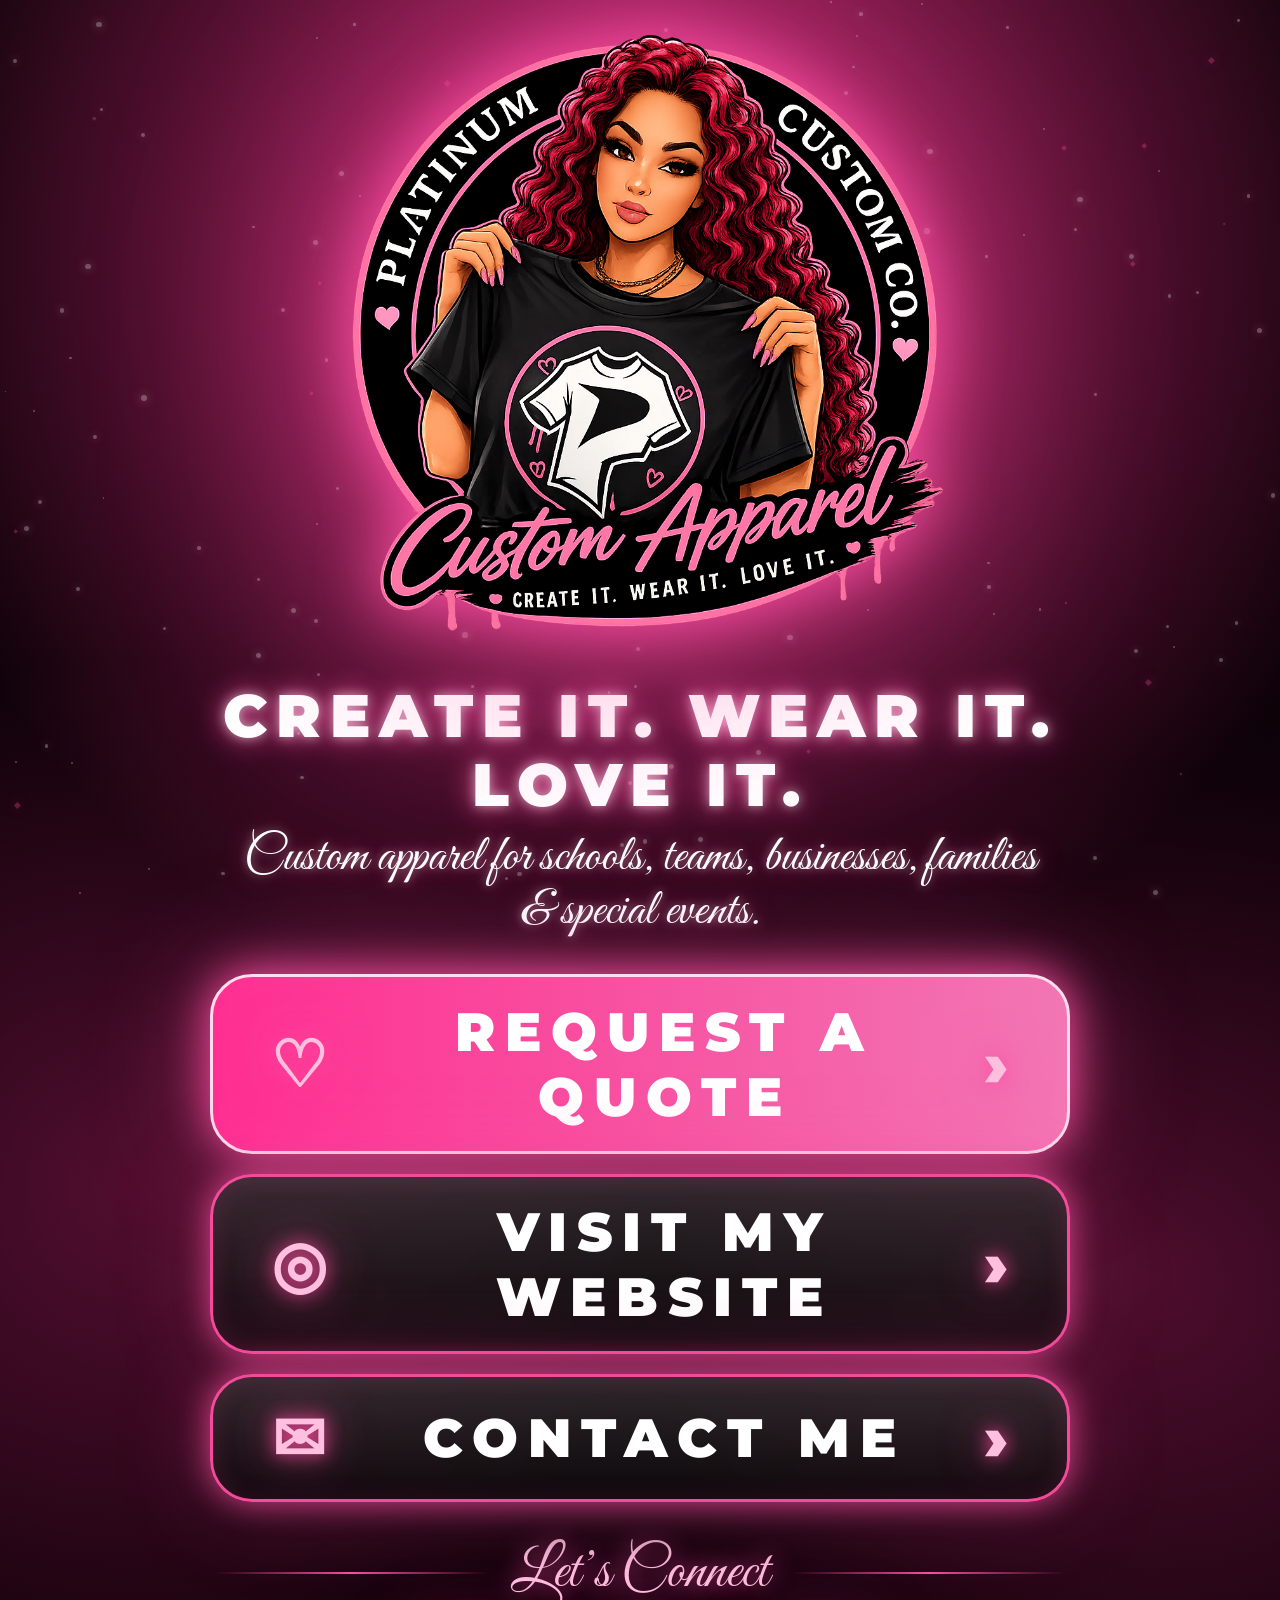
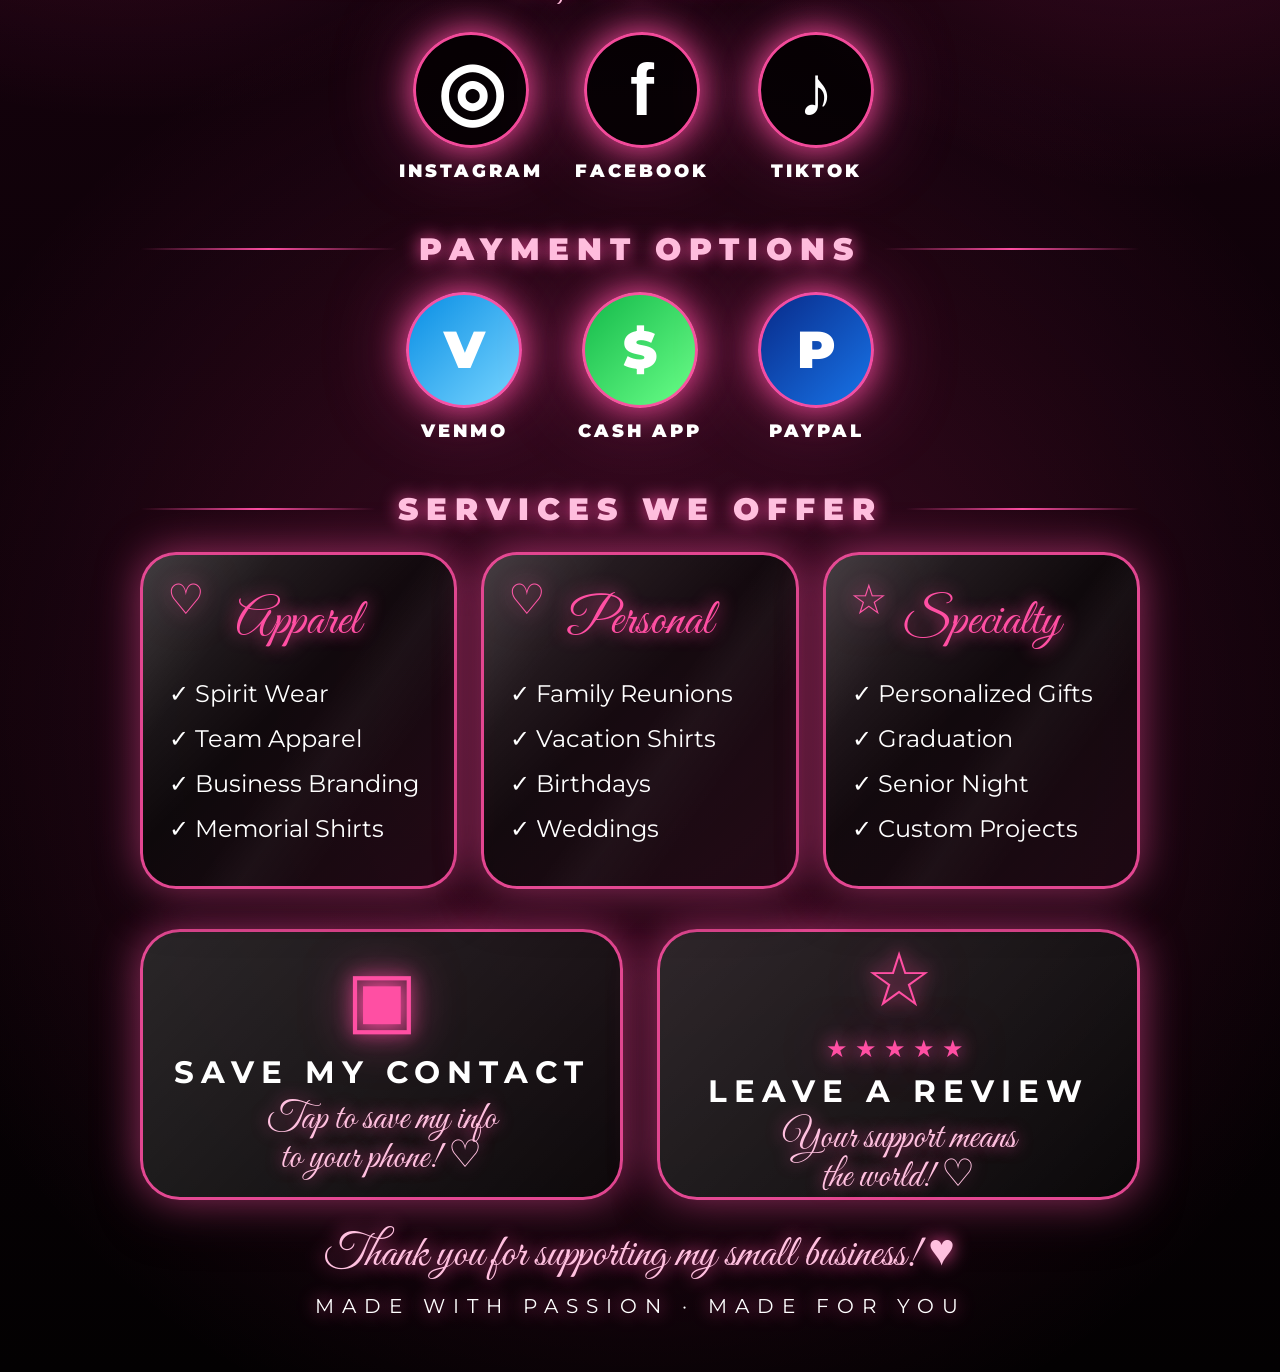
==== index.html @ 30f3ad0c "Update index.html" ====
<!DOCTYPE html>
<html lang="en">
<head>
  <meta charset="UTF-8" />
  <meta name="viewport" content="width=device-width, initial-scale=1.0" />
  <title>Platinum Custom Apparel</title>
  <meta name="description" content="Custom apparel for schools, teams, businesses, families and special events." />
  <link rel="preconnect" href="https://fonts.googleapis.com">
  <link rel="preconnect" href="https://fonts.gstatic.com" crossorigin>
  <link href="https://fonts.googleapis.com/css2?family=Great+Vibes&family=Montserrat:wght@500;700;800;900&display=swap" rel="stylesheet">
  <link rel="stylesheet" href="style.css" />
</head>
<body>
  <div class="sparkles" aria-hidden="true"></div>
  <div class="hearts" aria-hidden="true"></div>

  <main class="page">
    <section class="hero">
      <img src="logo.png" class="logo" alt="Platinum Custom Apparel logo">
      <h1 id="tagline"></h1>
      <p id="description"></p>
    </section>

    <section class="buttons">
      <a id="quoteLink" class="big-button primary" target="_blank" rel="noopener"><span class="icon">♡</span><span id="quoteText"></span><span class="arrow">›</span></a>
      <a id="websiteLink" class="big-button" target="_blank" rel="noopener"><span class="icon">◎</span><span id="websiteText"></span><span class="arrow">›</span></a>
      <a id="contactLink" class="big-button"><span class="icon">✉</span><span id="contactText"></span><span class="arrow">›</span></a>
    </section>

    <section>
      <div class="script-heading">Let’s Connect</div>
      <div class="circle-row">
        <a id="instagramLink" class="circle-link" target="_blank" rel="noopener"><span class="circle instagram">◎</span><small>Instagram</small></a>
        <a id="facebookLink" class="circle-link" target="_blank" rel="noopener"><span class="circle facebook">f</span><small>Facebook</small></a>
        <a id="tiktokLink" class="circle-link" target="_blank" rel="noopener"><span class="circle tiktok">♪</span><small>TikTok</small></a>
      </div>
    </section>

    <section>
      <div class="section-heading">Payment Options</div>
      <div class="circle-row">
        <a id="venmoLink" class="circle-link" target="_blank" rel="noopener"><span class="circle venmo">V</span><small>Venmo</small></a>
        <a id="cashappLink" class="circle-link" target="_blank" rel="noopener"><span class="circle cashapp">$</span><small>Cash App</small></a>
        <a id="paypalLink" class="circle-link" target="_blank" rel="noopener"><span class="circle paypal">P</span><small>PayPal</small></a>
      </div>
    </section>

    <section class="services">
      <div class="section-heading">Services We Offer</div>
      <div id="serviceGrid" class="service-grid"></div>
    </section>

    <section class="bottom-cards">
      
     <a class="bottom-card" href="contact.vcf">
        <div class="card-symbol">▣</div><strong>Save My Contact</strong><em>Tap to save my info<br>to your phone! ♡</em>
      </a>
      <a id="reviewLink" class="bottom-card" target="_blank" rel="noopener">
        <div class="card-symbol">☆</div><div class="stars">★★★★★</div><strong>Leave a Review</strong><em>Your support means<br>the world! ♡</em>
      </a>
      
    </section>

    <footer><div id="footerText"></div><small>MADE WITH PASSION · MADE FOR YOU</small></footer>
  </main>

  <script src="config.js"></script>
  <script src="script.js"></script>
</body>
</html>
---- style.css ----
/* Root drag/drop version. Edit links in config.js. Logo is logo.png. */

:root {
  --black: #030102;
  --deep: #16020d;
  --pink: #ff4fa3;
  --pink-hot: #ff2f91;
  --pink-light: #ffc0df;
  --white: #ffffff;
  --border: rgba(255, 79, 163, .95);
  --glow: 0 0 18px rgba(255,79,163,.95), 0 0 48px rgba(255,79,163,.60);
}

* { box-sizing: border-box; }

html { background: var(--black); }

body {
  margin: 0;
  min-height: 100vh;
  color: var(--white);
  font-family: "Montserrat", Arial, sans-serif;
  background:
    radial-gradient(circle at 50% 8%, rgba(255,47,145,.78), transparent 28%),
    radial-gradient(circle at 10% 40%, rgba(255,47,145,.26), transparent 25%),
    radial-gradient(circle at 90% 43%, rgba(255,47,145,.24), transparent 25%),
    radial-gradient(circle at 50% 78%, rgba(255,47,145,.21), transparent 32%),
    linear-gradient(180deg, #050104 0%, var(--deep) 46%, #030102 100%);
  overflow-x: hidden;
}

.sparkles, .hearts {
  position: fixed;
  inset: 0;
  pointer-events: none;
  overflow: hidden;
  z-index: 0;
}

.sparkle {
  position: absolute;
  border-radius: 50%;
  background: rgba(255,255,255,.95);
  box-shadow: 0 0 8px rgba(255,255,255,.95), 0 0 22px rgba(255,79,163,.95);
  opacity: .3;
  animation: twinkle ease-in-out infinite;
}

.sparkle.starburst {
  border-radius: 0;
  transform: rotate(45deg);
  background: var(--pink);
  box-shadow: 0 0 14px rgba(255,79,163,1), 0 0 38px rgba(255,79,163,.95);
}

@keyframes twinkle {
  0%, 100% { opacity: .14; transform: scale(.65) rotate(0deg); }
  50% { opacity: 1; transform: scale(1.9) rotate(45deg); }
}

.float-heart {
  position: absolute;
  bottom: -80px;
  color: var(--pink);
  opacity: 0;
  text-shadow: 0 0 12px rgba(255,79,163,1), 0 0 32px rgba(255,79,163,.9);
  animation: floatHeart linear infinite;
}

@keyframes floatHeart {
  0% { transform: translateY(0) scale(.8) rotate(0deg); opacity: 0; }
  12% { opacity: .40; }
  84% { opacity: .24; }
  100% { transform: translateY(-118vh) scale(1.25) rotate(20deg); opacity: 0; }
}

.page {
  position: relative;
  z-index: 1;
  width: min(94vw, 1040px);
  margin: 0 auto;
  padding: 24px 20px 54px;
  text-align: center;
}

.logo {
  display: block;
  width: min(96vw, 650px);
  height: auto;
  object-fit: contain;
  margin: 0 auto 8px;
  filter: drop-shadow(0 0 32px rgba(255,79,163,1)) drop-shadow(0 0 110px rgba(255,79,163,.68));
  animation: pulseLogo 5.5s ease-in-out infinite;
}

@keyframes pulseLogo {
  0%, 100% { filter: drop-shadow(0 0 28px rgba(255,79,163,.9)) drop-shadow(0 0 88px rgba(255,79,163,.5)); }
  50% { filter: drop-shadow(0 0 46px rgba(255,79,163,1)) drop-shadow(0 0 135px rgba(255,79,163,.78)); }
}

h1 {
  margin: 0 0 12px;
  font-size: clamp(33px, 4.7vw, 64px);
  font-weight: 900;
  letter-spacing: 9px;
  line-height: 1.14;
  text-transform: uppercase;
  text-shadow: 0 0 12px rgba(255,255,255,.58), 0 0 30px rgba(255,79,163,1);
}

.hero p {
  width: min(92%, 820px);
  margin: 0 auto 34px;
  font-family: "Great Vibes", cursive;
  font-size: clamp(34px, 4vw, 58px);
  line-height: 1.06;
  text-shadow: 0 0 10px rgba(255,255,255,.45), 0 0 24px rgba(255,79,163,.55);
}

.buttons {
  display: grid;
  gap: 20px;
  max-width: 860px;
  margin: 30px auto 34px;
}

.big-button {
  min-height: 112px;
  display: grid;
  grid-template-columns: 105px 1fr 56px;
  align-items: center;
  gap: 20px;
  padding: 22px 38px;
  color: white;
  text-decoration: none;
  text-transform: uppercase;
  font-size: clamp(34px, 4.2vw, 58px);
  font-weight: 900;
  letter-spacing: 10px;
  border-radius: 42px;
  border: 3px solid var(--border);
  background: linear-gradient(180deg, rgba(255,255,255,.15), rgba(255,255,255,.03)), rgba(0,0,0,.72);
  box-shadow: inset 0 0 26px rgba(255,79,163,.13), 0 0 32px rgba(255,79,163,.80), 0 0 90px rgba(255,79,163,.36), 0 24px 52px rgba(0,0,0,.56);
  backdrop-filter: blur(12px);
  transition: .25s ease;
}

.big-button.primary {
  background: linear-gradient(90deg, rgba(255,47,145,1), rgba(255,126,190,.94));
  border-color: rgba(255,220,238,1);
  box-shadow: 0 0 45px rgba(255,79,163,1), 0 0 108px rgba(255,79,163,.54), 0 24px 52px rgba(0,0,0,.50);
}

.big-button:hover {
  transform: translateY(-5px);
  background: linear-gradient(90deg, rgba(255,47,145,.97), rgba(255,126,190,.82));
}

.icon {
  font-size: clamp(46px, 5vw, 75px);
  color: var(--pink-light);
  text-shadow: var(--glow);
}

.arrow {
  font-size: clamp(60px, 5vw, 88px);
  color: var(--pink-light);
  text-shadow: var(--glow);
  line-height: 1;
}

.script-heading {
  display: flex;
  align-items: center;
  justify-content: center;
  gap: 22px;
  margin: 34px 0 22px;
  font-family: "Great Vibes", cursive;
  font-size: clamp(46px, 4.6vw, 76px);
  color: var(--pink-light);
  text-shadow: 0 0 24px rgba(255,79,163,1);
}

.script-heading::before, .script-heading::after, .section-heading::before, .section-heading::after {
  content: "";
  flex: 1;
  max-width: 275px;
  height: 2px;
  background: linear-gradient(90deg, transparent, var(--pink), transparent);
}

.section-heading {
  display: flex;
  align-items: center;
  justify-content: center;
  gap: 22px;
  margin: 36px 0 24px;
  color: var(--pink-light);
  font-size: clamp(24px, 2.4vw, 36px);
  font-weight: 900;
  letter-spacing: 8px;
  text-transform: uppercase;
  text-shadow: 0 0 18px rgba(255,79,163,.95);
}

.circle-row {
  display: flex;
  justify-content: center;
  gap: 46px;
  flex-wrap: wrap;
}

.circle-link {
  width: 130px;
  min-height: 162px;
  display: grid;
  justify-items: center;
  align-content: start;
  gap: 12px;
  color: white;
  text-decoration: none;
  font-weight: 900;
}

.circle {
  width: 116px;
  height: 116px;
  display: grid;
  place-items: center;
  border-radius: 50%;
  font-size: 52px;
  font-weight: 900;
  border: 3px solid var(--border);
  background: rgba(0,0,0,.74);
  box-shadow: 0 0 33px rgba(255,79,163,.92), 0 0 84px rgba(255,79,163,.42);
  transition: .25s ease;
}

.circle-link small {
  color: white;
  font-size: 18px;
  letter-spacing: 3px;
  text-transform: uppercase;
}

.circle-link:hover .circle {
  transform: translateY(-5px) scale(1.06);
  background: rgba(255,47,145,.88);
}

.instagram { font-size: 78px; }
.facebook { font-size: 72px; font-family: Arial, sans-serif; }
.tiktok { font-size: 72px; }
.venmo { color: white; background: linear-gradient(135deg, #098ee4, #78d5ff); }
.cashapp { color: white; background: linear-gradient(135deg, #14b94a, #6aff88); }
.paypal { color: white; background: linear-gradient(135deg, #082a89, #1874e8); }

.service-grid {
  display: grid;
  grid-template-columns: repeat(3, 1fr);
  gap: 24px;
}

.service-card {
  position: relative;
  padding: 34px 26px 28px;
  text-align: left;
  border-radius: 36px;
  border: 3px solid rgba(255,79,163,.88);
  background: linear-gradient(135deg, rgba(255,255,255,.16), rgba(255,255,255,.03) 45%, rgba(255,79,163,.10)), rgba(0,0,0,.76);
  box-shadow: 0 0 42px rgba(255,79,163,.56), 0 20px 40px rgba(0,0,0,.52);
  overflow: hidden;
}

.service-card::after {
  content: "";
  position: absolute;
  inset: 0;
  background: linear-gradient(125deg, rgba(255,255,255,.25), transparent 25%, transparent 52%, rgba(255,255,255,.08) 60%, transparent 73%);
  opacity: .40;
  pointer-events: none;
}

.service-icon {
  position: absolute;
  top: 18px;
  left: 24px;
  color: var(--pink);
  font-size: 42px;
  text-shadow: var(--glow);
}

.service-card h2 {
  margin: 0 0 24px;
  color: var(--pink);
  text-align: center;
  font-family: "Great Vibes", cursive;
  font-size: clamp(42px, 4vw, 64px);
  font-weight: 400;
  text-shadow: 0 0 18px rgba(255,79,163,.95);
}

.service-card p {
  position: relative;
  z-index: 2;
  margin: 15px 0;
  color: white;
  font-size: clamp(22px, 1.9vw, 31px);
}

.bottom-cards {
  display: grid;
  grid-template-columns: 1fr 1fr;
  gap: 34px;
  margin: 40px 0 24px;
}

.bottom-card {
  min-height: 230px;
  display: grid;
  justify-items: center;
  align-content: center;
  gap: 9px;
  color: white;
  text-decoration: none;
  border-radius: 40px;
  border: 3px solid rgba(255,79,163,.88);
  background: linear-gradient(135deg, rgba(255,255,255,.15), rgba(255,255,255,.03)), rgba(0,0,0,.76);
  box-shadow: 0 0 44px rgba(255,79,163,.58), 0 22px 42px rgba(0,0,0,.50);
  transition: .25s ease;
}

.bottom-card:hover {
  transform: translateY(-5px);
  background: rgba(255,47,145,.18);
}

.card-symbol {
  color: var(--pink);
  font-size: 76px;
  text-shadow: var(--glow);
}

.stars {
  color: var(--pink);
  letter-spacing: 7px;
  font-size: 24px;
  text-shadow: var(--glow);
}

.bottom-card strong {
  font-size: clamp(26px, 2.4vw, 40px);
  text-transform: uppercase;
  letter-spacing: 7px;
}

.bottom-card em {
  font-family: "Great Vibes", cursive;
  font-style: normal;
  color: var(--pink-light);
  font-size: clamp(30px, 3vw, 44px);
  line-height: 1.02;
  text-shadow: 0 0 16px rgba(255,79,163,.75);
}

footer {
  margin-top: 18px;
  color: var(--pink-light);
  font-family: "Great Vibes", cursive;
  font-size: clamp(36px, 3.5vw, 56px);
  text-shadow: 0 0 18px rgba(255,79,163,.95);
}

footer small {
  display: block;
  margin-top: 10px;
  font-family: "Montserrat", Arial, sans-serif;
  color: white;
  font-size: clamp(16px, 1.6vw, 24px);
  letter-spacing: 8px;
}

@media (max-width: 720px) {
  .page { width: min(94vw, 430px); padding: 20px 14px 38px; }
  .logo { width: min(100vw, 430px); }
  h1 { font-size: 20px; letter-spacing: 4px; }
  .hero p { font-size: 27px; }
  .buttons { gap: 14px; }
  .big-button {
    min-height: 70px;
    grid-template-columns: 48px 1fr 26px;
    padding: 16px 18px;
    border-radius: 25px;
    font-size: 18px;
    letter-spacing: 3px;
  }
  .icon { font-size: 31px; }
  .arrow { font-size: 43px; }
  .script-heading { font-size: 34px; }
  .section-heading { font-size: 14px; letter-spacing: 4px; }
  .circle-row { gap: 20px; }
  .circle-link { width: 74px; min-height: 96px; }
  .circle { width: 66px; height: 66px; font-size: 27px; }
  .circle-link small { font-size: 10px; }
  .instagram, .facebook, .tiktok { font-size: 32px; }
  .service-grid { grid-template-columns: 1fr; }
  .service-card { padding: 26px 22px; }
  .service-card h2 { font-size: 42px; }
  .service-card p { font-size: 16px; }
  .bottom-cards { grid-template-columns: 1fr; }
  .bottom-card { min-height: 145px; }
  .bottom-card strong { font-size: 18px; }
  .bottom-card em { font-size: 27px; }
  footer { font-size: 31px; }
  footer small { font-size: 10px; letter-spacing: 4px; }
}

@media (prefers-reduced-motion: reduce) {
  *, *::before, *::after { animation: none !important; transition: none !important; }
}
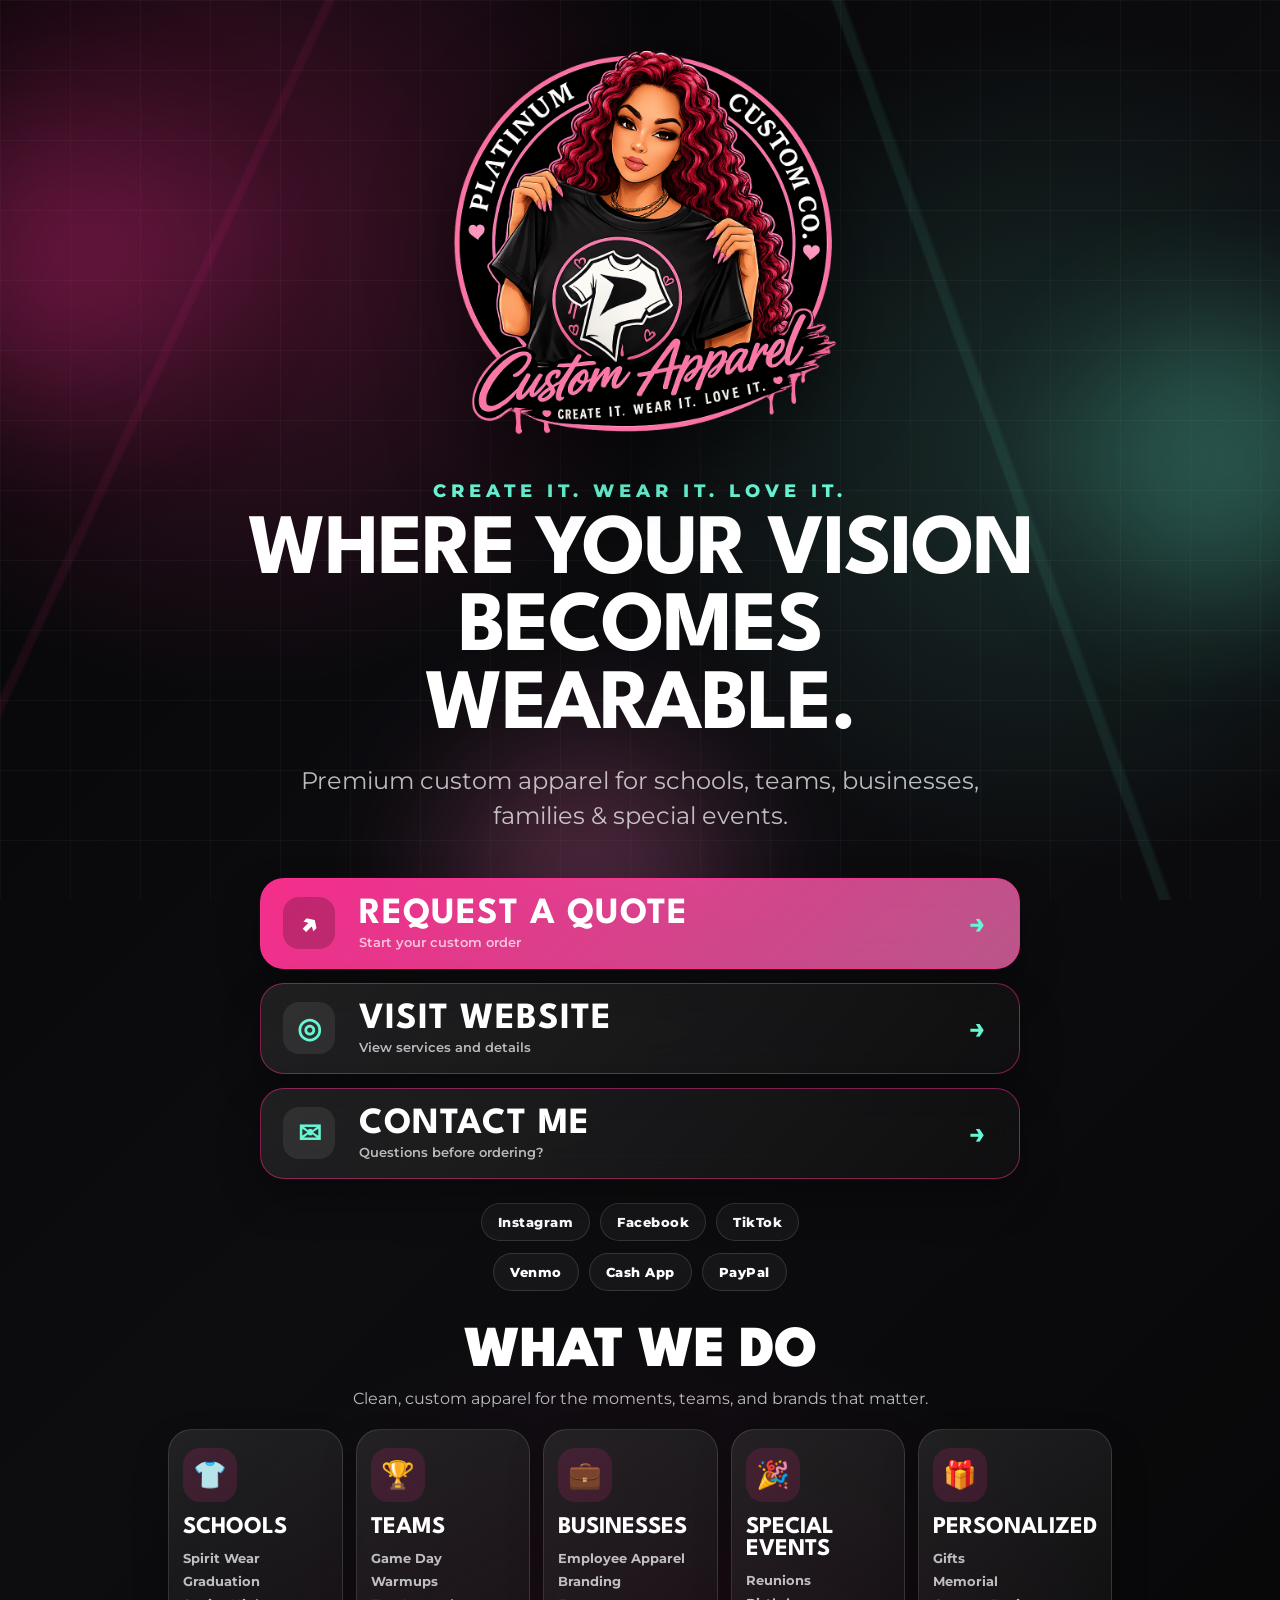
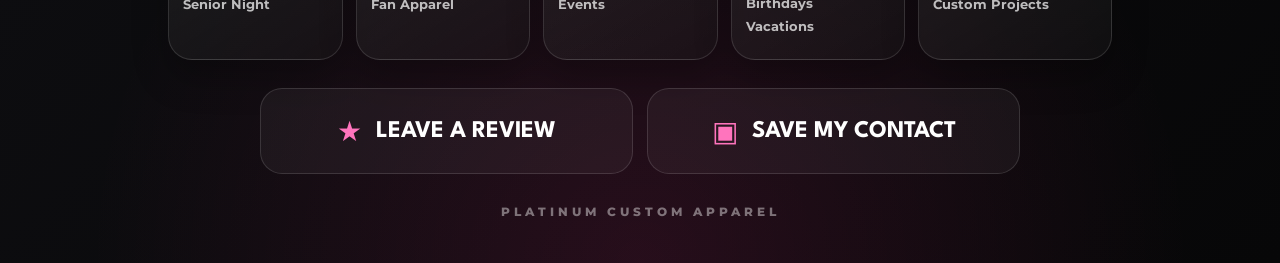
==== commit 3fa64317: "Add files via upload" ====
--- a/index.html
+++ b/index.html
@@ -1,70 +1,30 @@
 <!DOCTYPE html>
 <html lang="en">
 <head>
-  <meta charset="UTF-8" />
-  <meta name="viewport" content="width=device-width, initial-scale=1.0" />
-  <title>Platinum Custom Apparel</title>
-  <meta name="description" content="Custom apparel for schools, teams, businesses, families and special events." />
-  <link rel="preconnect" href="https://fonts.googleapis.com">
-  <link rel="preconnect" href="https://fonts.gstatic.com" crossorigin>
-  <link href="https://fonts.googleapis.com/css2?family=Great+Vibes&family=Montserrat:wght@500;700;800;900&display=swap" rel="stylesheet">
-  <link rel="stylesheet" href="style.css" />
+<meta charset="UTF-8"><meta name="viewport" content="width=device-width, initial-scale=1.0">
+<title>Platinum Custom Apparel</title>
+<meta name="description" content="Premium custom apparel for schools, teams, businesses, families and special events.">
+<link rel="preconnect" href="https://fonts.googleapis.com">
+<link rel="preconnect" href="https://fonts.gstatic.com" crossorigin>
+<link href="https://fonts.googleapis.com/css2?family=League+Spartan:wght@600;700;800;900&family=Montserrat:wght@400;600;700;800&display=swap" rel="stylesheet">
+<link rel="stylesheet" href="style.css">
 </head>
 <body>
-  <div class="sparkles" aria-hidden="true"></div>
-  <div class="hearts" aria-hidden="true"></div>
-
-  <main class="page">
-    <section class="hero">
-      <img src="logo.png" class="logo" alt="Platinum Custom Apparel logo">
-      <h1 id="tagline"></h1>
-      <p id="description"></p>
-    </section>
-
-    <section class="buttons">
-      <a id="quoteLink" class="big-button primary" target="_blank" rel="noopener"><span class="icon">♡</span><span id="quoteText"></span><span class="arrow">›</span></a>
-      <a id="websiteLink" class="big-button" target="_blank" rel="noopener"><span class="icon">◎</span><span id="websiteText"></span><span class="arrow">›</span></a>
-      <a id="contactLink" class="big-button"><span class="icon">✉</span><span id="contactText"></span><span class="arrow">›</span></a>
-    </section>
-
-    <section>
-      <div class="script-heading">Let’s Connect</div>
-      <div class="circle-row">
-        <a id="instagramLink" class="circle-link" target="_blank" rel="noopener"><span class="circle instagram">◎</span><small>Instagram</small></a>
-        <a id="facebookLink" class="circle-link" target="_blank" rel="noopener"><span class="circle facebook">f</span><small>Facebook</small></a>
-        <a id="tiktokLink" class="circle-link" target="_blank" rel="noopener"><span class="circle tiktok">♪</span><small>TikTok</small></a>
-      </div>
-    </section>
-
-    <section>
-      <div class="section-heading">Payment Options</div>
-      <div class="circle-row">
-        <a id="venmoLink" class="circle-link" target="_blank" rel="noopener"><span class="circle venmo">V</span><small>Venmo</small></a>
-        <a id="cashappLink" class="circle-link" target="_blank" rel="noopener"><span class="circle cashapp">$</span><small>Cash App</small></a>
-        <a id="paypalLink" class="circle-link" target="_blank" rel="noopener"><span class="circle paypal">P</span><small>PayPal</small></a>
-      </div>
-    </section>
-
-    <section class="services">
-      <div class="section-heading">Services We Offer</div>
-      <div id="serviceGrid" class="service-grid"></div>
-    </section>
-
-    <section class="bottom-cards">
-      
-     <a class="bottom-card" href="contact.vcf">
-        <div class="card-symbol">▣</div><strong>Save My Contact</strong><em>Tap to save my info<br>to your phone! ♡</em>
-      </a>
-      <a id="reviewLink" class="bottom-card" target="_blank" rel="noopener">
-        <div class="card-symbol">☆</div><div class="stars">★★★★★</div><strong>Leave a Review</strong><em>Your support means<br>the world! ♡</em>
-      </a>
-      
-    </section>
-
-    <footer><div id="footerText"></div><small>MADE WITH PASSION · MADE FOR YOU</small></footer>
-  </main>
-
-  <script src="config.js"></script>
-  <script src="script.js"></script>
-</body>
-</html>
+<div class="background-grid"></div><div class="ambient-orbs"><span></span><span></span><span></span></div>
+<main class="page">
+<section class="hero">
+<div class="logo-wrap"><img src="logo.png" class="logo" alt="Platinum Custom Apparel logo"></div>
+<p class="eyebrow" id="eyebrow"></p><h1 id="headline"></h1><p class="subheadline" id="subheadline"></p>
+</section>
+<section class="actions">
+<a id="quoteLink" class="action-card primary" target="_blank" rel="noopener"><span class="action-icon">↗</span><span><strong id="quoteText"></strong><small>Start your custom order</small></span><b>→</b></a>
+<a id="websiteLink" class="action-card" target="_blank" rel="noopener"><span class="action-icon">◎</span><span><strong id="websiteText"></strong><small>View services and details</small></span><b>→</b></a>
+<a id="contactLink" class="action-card"><span class="action-icon">✉</span><span><strong id="contactText"></strong><small>Questions before ordering?</small></span><b>→</b></a>
+</section>
+<section class="strip"><div class="socials"><a id="instagramLink">Instagram</a><a id="facebookLink">Facebook</a><a id="tiktokLink">TikTok</a></div><div class="payments"><a id="venmoLink">Venmo</a><a id="cashappLink">Cash App</a><a id="paypalLink">PayPal</a></div></section>
+<section class="services"><div class="section-heading"><span>What We Do</span><p>Clean, custom apparel for the moments, teams, and brands that matter.</p></div><div id="serviceGrid" class="service-grid"></div></section>
+<section class="bottom-actions"><a id="reviewLink" class="mini-card" target="_blank" rel="noopener"><span>★</span><strong>Leave a Review</strong></a><a href="contact.vcf" class="mini-card"><span>▣</span><strong>Save My Contact</strong></a></section>
+<footer id="footerText"></footer>
+</main>
+<script src="config.js"></script><script src="script.js"></script>
+</body></html>
--- a/style.css
+++ b/style.css
@@ -1,420 +1 @@
-/* Root drag/drop version. Edit links in config.js. Logo is logo.png. */
-
-:root {
-  --black: #030102;
-  --deep: #16020d;
-  --pink: #ff4fa3;
-  --pink-hot: #ff2f91;
-  --pink-light: #ffc0df;
-  --white: #ffffff;
-  --border: rgba(255, 79, 163, .95);
-  --glow: 0 0 18px rgba(255,79,163,.95), 0 0 48px rgba(255,79,163,.60);
-}
-
-* { box-sizing: border-box; }
-
-html { background: var(--black); }
-
-body {
-  margin: 0;
-  min-height: 100vh;
-  color: var(--white);
-  font-family: "Montserrat", Arial, sans-serif;
-  background:
-    radial-gradient(circle at 50% 8%, rgba(255,47,145,.78), transparent 28%),
-    radial-gradient(circle at 10% 40%, rgba(255,47,145,.26), transparent 25%),
-    radial-gradient(circle at 90% 43%, rgba(255,47,145,.24), transparent 25%),
-    radial-gradient(circle at 50% 78%, rgba(255,47,145,.21), transparent 32%),
-    linear-gradient(180deg, #050104 0%, var(--deep) 46%, #030102 100%);
-  overflow-x: hidden;
-}
-
-.sparkles, .hearts {
-  position: fixed;
-  inset: 0;
-  pointer-events: none;
-  overflow: hidden;
-  z-index: 0;
-}
-
-.sparkle {
-  position: absolute;
-  border-radius: 50%;
-  background: rgba(255,255,255,.95);
-  box-shadow: 0 0 8px rgba(255,255,255,.95), 0 0 22px rgba(255,79,163,.95);
-  opacity: .3;
-  animation: twinkle ease-in-out infinite;
-}
-
-.sparkle.starburst {
-  border-radius: 0;
-  transform: rotate(45deg);
-  background: var(--pink);
-  box-shadow: 0 0 14px rgba(255,79,163,1), 0 0 38px rgba(255,79,163,.95);
-}
-
-@keyframes twinkle {
-  0%, 100% { opacity: .14; transform: scale(.65) rotate(0deg); }
-  50% { opacity: 1; transform: scale(1.9) rotate(45deg); }
-}
-
-.float-heart {
-  position: absolute;
-  bottom: -80px;
-  color: var(--pink);
-  opacity: 0;
-  text-shadow: 0 0 12px rgba(255,79,163,1), 0 0 32px rgba(255,79,163,.9);
-  animation: floatHeart linear infinite;
-}
-
-@keyframes floatHeart {
-  0% { transform: translateY(0) scale(.8) rotate(0deg); opacity: 0; }
-  12% { opacity: .40; }
-  84% { opacity: .24; }
-  100% { transform: translateY(-118vh) scale(1.25) rotate(20deg); opacity: 0; }
-}
-
-.page {
-  position: relative;
-  z-index: 1;
-  width: min(94vw, 1040px);
-  margin: 0 auto;
-  padding: 24px 20px 54px;
-  text-align: center;
-}
-
-.logo {
-  display: block;
-  width: min(96vw, 650px);
-  height: auto;
-  object-fit: contain;
-  margin: 0 auto 8px;
-  filter: drop-shadow(0 0 32px rgba(255,79,163,1)) drop-shadow(0 0 110px rgba(255,79,163,.68));
-  animation: pulseLogo 5.5s ease-in-out infinite;
-}
-
-@keyframes pulseLogo {
-  0%, 100% { filter: drop-shadow(0 0 28px rgba(255,79,163,.9)) drop-shadow(0 0 88px rgba(255,79,163,.5)); }
-  50% { filter: drop-shadow(0 0 46px rgba(255,79,163,1)) drop-shadow(0 0 135px rgba(255,79,163,.78)); }
-}
-
-h1 {
-  margin: 0 0 12px;
-  font-size: clamp(33px, 4.7vw, 64px);
-  font-weight: 900;
-  letter-spacing: 9px;
-  line-height: 1.14;
-  text-transform: uppercase;
-  text-shadow: 0 0 12px rgba(255,255,255,.58), 0 0 30px rgba(255,79,163,1);
-}
-
-.hero p {
-  width: min(92%, 820px);
-  margin: 0 auto 34px;
-  font-family: "Great Vibes", cursive;
-  font-size: clamp(34px, 4vw, 58px);
-  line-height: 1.06;
-  text-shadow: 0 0 10px rgba(255,255,255,.45), 0 0 24px rgba(255,79,163,.55);
-}
-
-.buttons {
-  display: grid;
-  gap: 20px;
-  max-width: 860px;
-  margin: 30px auto 34px;
-}
-
-.big-button {
-  min-height: 112px;
-  display: grid;
-  grid-template-columns: 105px 1fr 56px;
-  align-items: center;
-  gap: 20px;
-  padding: 22px 38px;
-  color: white;
-  text-decoration: none;
-  text-transform: uppercase;
-  font-size: clamp(34px, 4.2vw, 58px);
-  font-weight: 900;
-  letter-spacing: 10px;
-  border-radius: 42px;
-  border: 3px solid var(--border);
-  background: linear-gradient(180deg, rgba(255,255,255,.15), rgba(255,255,255,.03)), rgba(0,0,0,.72);
-  box-shadow: inset 0 0 26px rgba(255,79,163,.13), 0 0 32px rgba(255,79,163,.80), 0 0 90px rgba(255,79,163,.36), 0 24px 52px rgba(0,0,0,.56);
-  backdrop-filter: blur(12px);
-  transition: .25s ease;
-}
-
-.big-button.primary {
-  background: linear-gradient(90deg, rgba(255,47,145,1), rgba(255,126,190,.94));
-  border-color: rgba(255,220,238,1);
-  box-shadow: 0 0 45px rgba(255,79,163,1), 0 0 108px rgba(255,79,163,.54), 0 24px 52px rgba(0,0,0,.50);
-}
-
-.big-button:hover {
-  transform: translateY(-5px);
-  background: linear-gradient(90deg, rgba(255,47,145,.97), rgba(255,126,190,.82));
-}
-
-.icon {
-  font-size: clamp(46px, 5vw, 75px);
-  color: var(--pink-light);
-  text-shadow: var(--glow);
-}
-
-.arrow {
-  font-size: clamp(60px, 5vw, 88px);
-  color: var(--pink-light);
-  text-shadow: var(--glow);
-  line-height: 1;
-}
-
-.script-heading {
-  display: flex;
-  align-items: center;
-  justify-content: center;
-  gap: 22px;
-  margin: 34px 0 22px;
-  font-family: "Great Vibes", cursive;
-  font-size: clamp(46px, 4.6vw, 76px);
-  color: var(--pink-light);
-  text-shadow: 0 0 24px rgba(255,79,163,1);
-}
-
-.script-heading::before, .script-heading::after, .section-heading::before, .section-heading::after {
-  content: "";
-  flex: 1;
-  max-width: 275px;
-  height: 2px;
-  background: linear-gradient(90deg, transparent, var(--pink), transparent);
-}
-
-.section-heading {
-  display: flex;
-  align-items: center;
-  justify-content: center;
-  gap: 22px;
-  margin: 36px 0 24px;
-  color: var(--pink-light);
-  font-size: clamp(24px, 2.4vw, 36px);
-  font-weight: 900;
-  letter-spacing: 8px;
-  text-transform: uppercase;
-  text-shadow: 0 0 18px rgba(255,79,163,.95);
-}
-
-.circle-row {
-  display: flex;
-  justify-content: center;
-  gap: 46px;
-  flex-wrap: wrap;
-}
-
-.circle-link {
-  width: 130px;
-  min-height: 162px;
-  display: grid;
-  justify-items: center;
-  align-content: start;
-  gap: 12px;
-  color: white;
-  text-decoration: none;
-  font-weight: 900;
-}
-
-.circle {
-  width: 116px;
-  height: 116px;
-  display: grid;
-  place-items: center;
-  border-radius: 50%;
-  font-size: 52px;
-  font-weight: 900;
-  border: 3px solid var(--border);
-  background: rgba(0,0,0,.74);
-  box-shadow: 0 0 33px rgba(255,79,163,.92), 0 0 84px rgba(255,79,163,.42);
-  transition: .25s ease;
-}
-
-.circle-link small {
-  color: white;
-  font-size: 18px;
-  letter-spacing: 3px;
-  text-transform: uppercase;
-}
-
-.circle-link:hover .circle {
-  transform: translateY(-5px) scale(1.06);
-  background: rgba(255,47,145,.88);
-}
-
-.instagram { font-size: 78px; }
-.facebook { font-size: 72px; font-family: Arial, sans-serif; }
-.tiktok { font-size: 72px; }
-.venmo { color: white; background: linear-gradient(135deg, #098ee4, #78d5ff); }
-.cashapp { color: white; background: linear-gradient(135deg, #14b94a, #6aff88); }
-.paypal { color: white; background: linear-gradient(135deg, #082a89, #1874e8); }
-
-.service-grid {
-  display: grid;
-  grid-template-columns: repeat(3, 1fr);
-  gap: 24px;
-}
-
-.service-card {
-  position: relative;
-  padding: 34px 26px 28px;
-  text-align: left;
-  border-radius: 36px;
-  border: 3px solid rgba(255,79,163,.88);
-  background: linear-gradient(135deg, rgba(255,255,255,.16), rgba(255,255,255,.03) 45%, rgba(255,79,163,.10)), rgba(0,0,0,.76);
-  box-shadow: 0 0 42px rgba(255,79,163,.56), 0 20px 40px rgba(0,0,0,.52);
-  overflow: hidden;
-}
-
-.service-card::after {
-  content: "";
-  position: absolute;
-  inset: 0;
-  background: linear-gradient(125deg, rgba(255,255,255,.25), transparent 25%, transparent 52%, rgba(255,255,255,.08) 60%, transparent 73%);
-  opacity: .40;
-  pointer-events: none;
-}
-
-.service-icon {
-  position: absolute;
-  top: 18px;
-  left: 24px;
-  color: var(--pink);
-  font-size: 42px;
-  text-shadow: var(--glow);
-}
-
-.service-card h2 {
-  margin: 0 0 24px;
-  color: var(--pink);
-  text-align: center;
-  font-family: "Great Vibes", cursive;
-  font-size: clamp(42px, 4vw, 64px);
-  font-weight: 400;
-  text-shadow: 0 0 18px rgba(255,79,163,.95);
-}
-
-.service-card p {
-  position: relative;
-  z-index: 2;
-  margin: 15px 0;
-  color: white;
-  font-size: clamp(22px, 1.9vw, 31px);
-}
-
-.bottom-cards {
-  display: grid;
-  grid-template-columns: 1fr 1fr;
-  gap: 34px;
-  margin: 40px 0 24px;
-}
-
-.bottom-card {
-  min-height: 230px;
-  display: grid;
-  justify-items: center;
-  align-content: center;
-  gap: 9px;
-  color: white;
-  text-decoration: none;
-  border-radius: 40px;
-  border: 3px solid rgba(255,79,163,.88);
-  background: linear-gradient(135deg, rgba(255,255,255,.15), rgba(255,255,255,.03)), rgba(0,0,0,.76);
-  box-shadow: 0 0 44px rgba(255,79,163,.58), 0 22px 42px rgba(0,0,0,.50);
-  transition: .25s ease;
-}
-
-.bottom-card:hover {
-  transform: translateY(-5px);
-  background: rgba(255,47,145,.18);
-}
-
-.card-symbol {
-  color: var(--pink);
-  font-size: 76px;
-  text-shadow: var(--glow);
-}
-
-.stars {
-  color: var(--pink);
-  letter-spacing: 7px;
-  font-size: 24px;
-  text-shadow: var(--glow);
-}
-
-.bottom-card strong {
-  font-size: clamp(26px, 2.4vw, 40px);
-  text-transform: uppercase;
-  letter-spacing: 7px;
-}
-
-.bottom-card em {
-  font-family: "Great Vibes", cursive;
-  font-style: normal;
-  color: var(--pink-light);
-  font-size: clamp(30px, 3vw, 44px);
-  line-height: 1.02;
-  text-shadow: 0 0 16px rgba(255,79,163,.75);
-}
-
-footer {
-  margin-top: 18px;
-  color: var(--pink-light);
-  font-family: "Great Vibes", cursive;
-  font-size: clamp(36px, 3.5vw, 56px);
-  text-shadow: 0 0 18px rgba(255,79,163,.95);
-}
-
-footer small {
-  display: block;
-  margin-top: 10px;
-  font-family: "Montserrat", Arial, sans-serif;
-  color: white;
-  font-size: clamp(16px, 1.6vw, 24px);
-  letter-spacing: 8px;
-}
-
-@media (max-width: 720px) {
-  .page { width: min(94vw, 430px); padding: 20px 14px 38px; }
-  .logo { width: min(100vw, 430px); }
-  h1 { font-size: 20px; letter-spacing: 4px; }
-  .hero p { font-size: 27px; }
-  .buttons { gap: 14px; }
-  .big-button {
-    min-height: 70px;
-    grid-template-columns: 48px 1fr 26px;
-    padding: 16px 18px;
-    border-radius: 25px;
-    font-size: 18px;
-    letter-spacing: 3px;
-  }
-  .icon { font-size: 31px; }
-  .arrow { font-size: 43px; }
-  .script-heading { font-size: 34px; }
-  .section-heading { font-size: 14px; letter-spacing: 4px; }
-  .circle-row { gap: 20px; }
-  .circle-link { width: 74px; min-height: 96px; }
-  .circle { width: 66px; height: 66px; font-size: 27px; }
-  .circle-link small { font-size: 10px; }
-  .instagram, .facebook, .tiktok { font-size: 32px; }
-  .service-grid { grid-template-columns: 1fr; }
-  .service-card { padding: 26px 22px; }
-  .service-card h2 { font-size: 42px; }
-  .service-card p { font-size: 16px; }
-  .bottom-cards { grid-template-columns: 1fr; }
-  .bottom-card { min-height: 145px; }
-  .bottom-card strong { font-size: 18px; }
-  .bottom-card em { font-size: 27px; }
-  footer { font-size: 31px; }
-  footer small { font-size: 10px; letter-spacing: 4px; }
-}
-
-@media (prefers-reduced-motion: reduce) {
-  *, *::before, *::after { animation: none !important; transition: none !important; }
-}
+:root{--black:#050506;--charcoal:#0d0d10;--pink:#ff2f91;--pink-soft:#ff74bd;--mint:#67f5d3;--white:#fff;--muted:rgba(255,255,255,.72);--line:rgba(255,255,255,.13);--pink-line:rgba(255,47,145,.48);--mint-line:rgba(103,245,211,.38)}*{box-sizing:border-box}html{background:var(--black)}body{margin:0;min-height:100vh;color:#fff;font-family:Montserrat,Arial,sans-serif;background:radial-gradient(circle at 18% 12%,rgba(255,47,145,.24),transparent 24%),radial-gradient(circle at 82% 24%,rgba(103,245,211,.14),transparent 24%),radial-gradient(circle at 50% 100%,rgba(255,47,145,.12),transparent 28%),linear-gradient(135deg,#050506 0%,#0d0d10 50%,#070708 100%);overflow-x:hidden}.background-grid{position:fixed;inset:0;z-index:0;pointer-events:none;background:linear-gradient(115deg,transparent 0 19%,rgba(255,47,145,.08) 19.2% 19.6%,transparent 19.8% 100%),linear-gradient(70deg,transparent 0 72%,rgba(103,245,211,.08) 72.2% 72.7%,transparent 73% 100%),linear-gradient(rgba(255,255,255,.035) 1px,transparent 1px),linear-gradient(90deg,rgba(255,255,255,.03) 1px,transparent 1px);background-size:100% 100%,100% 100%,70px 70px,70px 70px}.ambient-orbs{position:fixed;inset:0;overflow:hidden;pointer-events:none;z-index:0}.ambient-orbs span{position:absolute;width:280px;height:280px;border-radius:50%;filter:blur(70px);opacity:.26;animation:floatOrb 13s ease-in-out infinite}.ambient-orbs span:nth-child(1){background:var(--pink);left:-80px;top:120px}.ambient-orbs span:nth-child(2){background:var(--mint);right:-90px;top:320px;animation-delay:-4s}.ambient-orbs span:nth-child(3){background:var(--pink-soft);left:35%;bottom:-120px;animation-delay:-8s}@keyframes floatOrb{0%,100%{transform:translateY(0) scale(1)}50%{transform:translateY(-25px) scale(1.08)}}.page{position:relative;z-index:1;width:min(94vw,980px);margin:0 auto;padding:34px 18px 44px}.hero{text-align:center;padding:8px 0 18px}.logo-wrap{width:min(88vw,420px);margin:0 auto 18px;position:relative}.logo-wrap:before{content:"";position:absolute;inset:10%;border-radius:50%;background:radial-gradient(circle,rgba(255,47,145,.32),transparent 65%);filter:blur(22px)}.logo{position:relative;display:block;width:100%;height:auto;object-fit:contain;filter:drop-shadow(0 18px 40px rgba(0,0,0,.55));animation:logoLift 6s ease-in-out infinite}@keyframes logoLift{0%,100%{transform:translateY(0)}50%{transform:translateY(-6px)}}.eyebrow{margin:0 0 12px;color:var(--mint);font-size:clamp(13px,2vw,18px);font-weight:800;letter-spacing:5px;text-transform:uppercase}h1{margin:0 auto;max-width:800px;font-family:"League Spartan",Arial,sans-serif;font-size:clamp(42px,8vw,86px);line-height:.9;letter-spacing:-2px;text-transform:uppercase}.subheadline{max-width:710px;margin:18px auto 0;color:var(--muted);font-size:clamp(17px,2.4vw,24px);line-height:1.45}.actions{display:grid;gap:14px;max-width:760px;margin:26px auto 24px}.action-card{display:grid;grid-template-columns:58px 1fr 28px;align-items:center;gap:18px;min-height:88px;padding:18px 22px;text-decoration:none;color:#fff;border:1.5px solid var(--pink-line);border-radius:24px;background:linear-gradient(135deg,rgba(255,255,255,.10),rgba(255,255,255,.035)),rgba(0,0,0,.36);box-shadow:0 20px 42px rgba(0,0,0,.30);backdrop-filter:blur(18px);transition:.22s ease}.action-card.primary{border-color:rgba(255,47,145,.75);background:linear-gradient(135deg,rgba(255,47,145,.96),rgba(255,116,189,.72)),rgba(0,0,0,.28)}.action-card:hover{transform:translateY(-4px);border-color:var(--mint);box-shadow:0 26px 54px rgba(0,0,0,.42),0 0 0 1px rgba(103,245,211,.15)}.action-icon{width:52px;height:52px;display:grid;place-items:center;border-radius:16px;background:rgba(255,255,255,.08);color:var(--mint);font-size:28px;font-weight:900}.action-card.primary .action-icon{color:white;background:rgba(0,0,0,.20)}.action-card strong{display:block;font-family:"League Spartan",Arial,sans-serif;font-size:clamp(24px,4vw,37px);text-transform:uppercase;letter-spacing:1px}.action-card small{display:block;margin-top:3px;color:rgba(255,255,255,.70);font-weight:600}.action-card b{color:var(--mint);font-size:28px;transition:.22s ease}.action-card:hover b{transform:translateX(4px)}.strip{max-width:760px;margin:0 auto 34px;display:grid;gap:12px}.socials,.payments{display:flex;flex-wrap:wrap;justify-content:center;gap:10px}.socials a,.payments a{color:white;text-decoration:none;border:1px solid var(--line);border-radius:999px;padding:10px 16px;background:rgba(255,255,255,.045);font-weight:800;font-size:13px;letter-spacing:.5px;transition:.22s ease}.socials a:hover,.payments a:hover{border-color:var(--mint);color:var(--mint);transform:translateY(-2px)}.section-heading{text-align:center;margin-bottom:18px}.section-heading span{display:block;font-family:"League Spartan",Arial,sans-serif;font-size:clamp(34px,5vw,58px);font-weight:900;letter-spacing:-1px;text-transform:uppercase}.section-heading p{max-width:620px;margin:8px auto 0;color:var(--muted);line-height:1.5}.service-grid{display:grid;grid-template-columns:repeat(5,1fr);gap:13px}.service-card{min-height:205px;border:1px solid var(--line);border-radius:24px;padding:18px 14px;background:linear-gradient(150deg,rgba(255,255,255,.10),rgba(255,255,255,.035)),rgba(0,0,0,.30);box-shadow:0 18px 35px rgba(0,0,0,.26);transition:.22s ease}.service-card:hover{transform:translateY(-5px);border-color:var(--mint-line);background:linear-gradient(150deg,rgba(103,245,211,.10),rgba(255,47,145,.06)),rgba(0,0,0,.33)}.service-icon{width:54px;height:54px;display:grid;place-items:center;margin-bottom:14px;border-radius:17px;background:rgba(255,47,145,.14);font-size:27px}.service-card h2{margin:0 0 12px;font-family:"League Spartan",Arial,sans-serif;font-size:24px;text-transform:uppercase}.service-list p{margin:7px 0;color:var(--muted);font-size:13px;font-weight:700}.bottom-actions{max-width:760px;margin:28px auto 22px;display:grid;grid-template-columns:1fr 1fr;gap:14px}.mini-card{min-height:86px;display:flex;align-items:center;justify-content:center;gap:14px;text-decoration:none;color:white;border:1px solid var(--line);border-radius:22px;background:rgba(255,255,255,.045);transition:.22s ease}.mini-card:hover{border-color:var(--mint);transform:translateY(-3px)}.mini-card span{color:var(--pink-soft);font-size:28px}.mini-card strong{font-family:"League Spartan",Arial,sans-serif;font-size:24px;text-transform:uppercase}footer{text-align:center;color:rgba(255,255,255,.42);font-weight:800;letter-spacing:4px;text-transform:uppercase;font-size:12px;padding-top:8px}@media(max-width:850px){.service-grid{grid-template-columns:repeat(2,1fr)}.service-card:last-child{grid-column:1/-1}}@media(max-width:560px){.page{width:min(94vw,440px);padding:22px 13px 36px}.logo-wrap{width:min(90vw,330px)}h1{font-size:46px}.subheadline{font-size:16px}.action-card{grid-template-columns:48px 1fr 24px;min-height:76px;padding:14px 16px;border-radius:20px}.action-icon{width:44px;height:44px;font-size:23px}.action-card strong{font-size:23px}.action-card small{font-size:12px}.service-grid{grid-template-columns:1fr}.service-card{min-height:auto;display:grid;grid-template-columns:64px 1fr;align-items:center;gap:4px 10px}.service-icon{grid-row:1/3;margin-bottom:0}.service-list{display:flex;flex-wrap:wrap;gap:6px}.service-list p{margin:0}.bottom-actions{grid-template-columns:1fr}}@media(prefers-reduced-motion:reduce){*,*:before,*:after{animation:none!important;transition:none!important}}
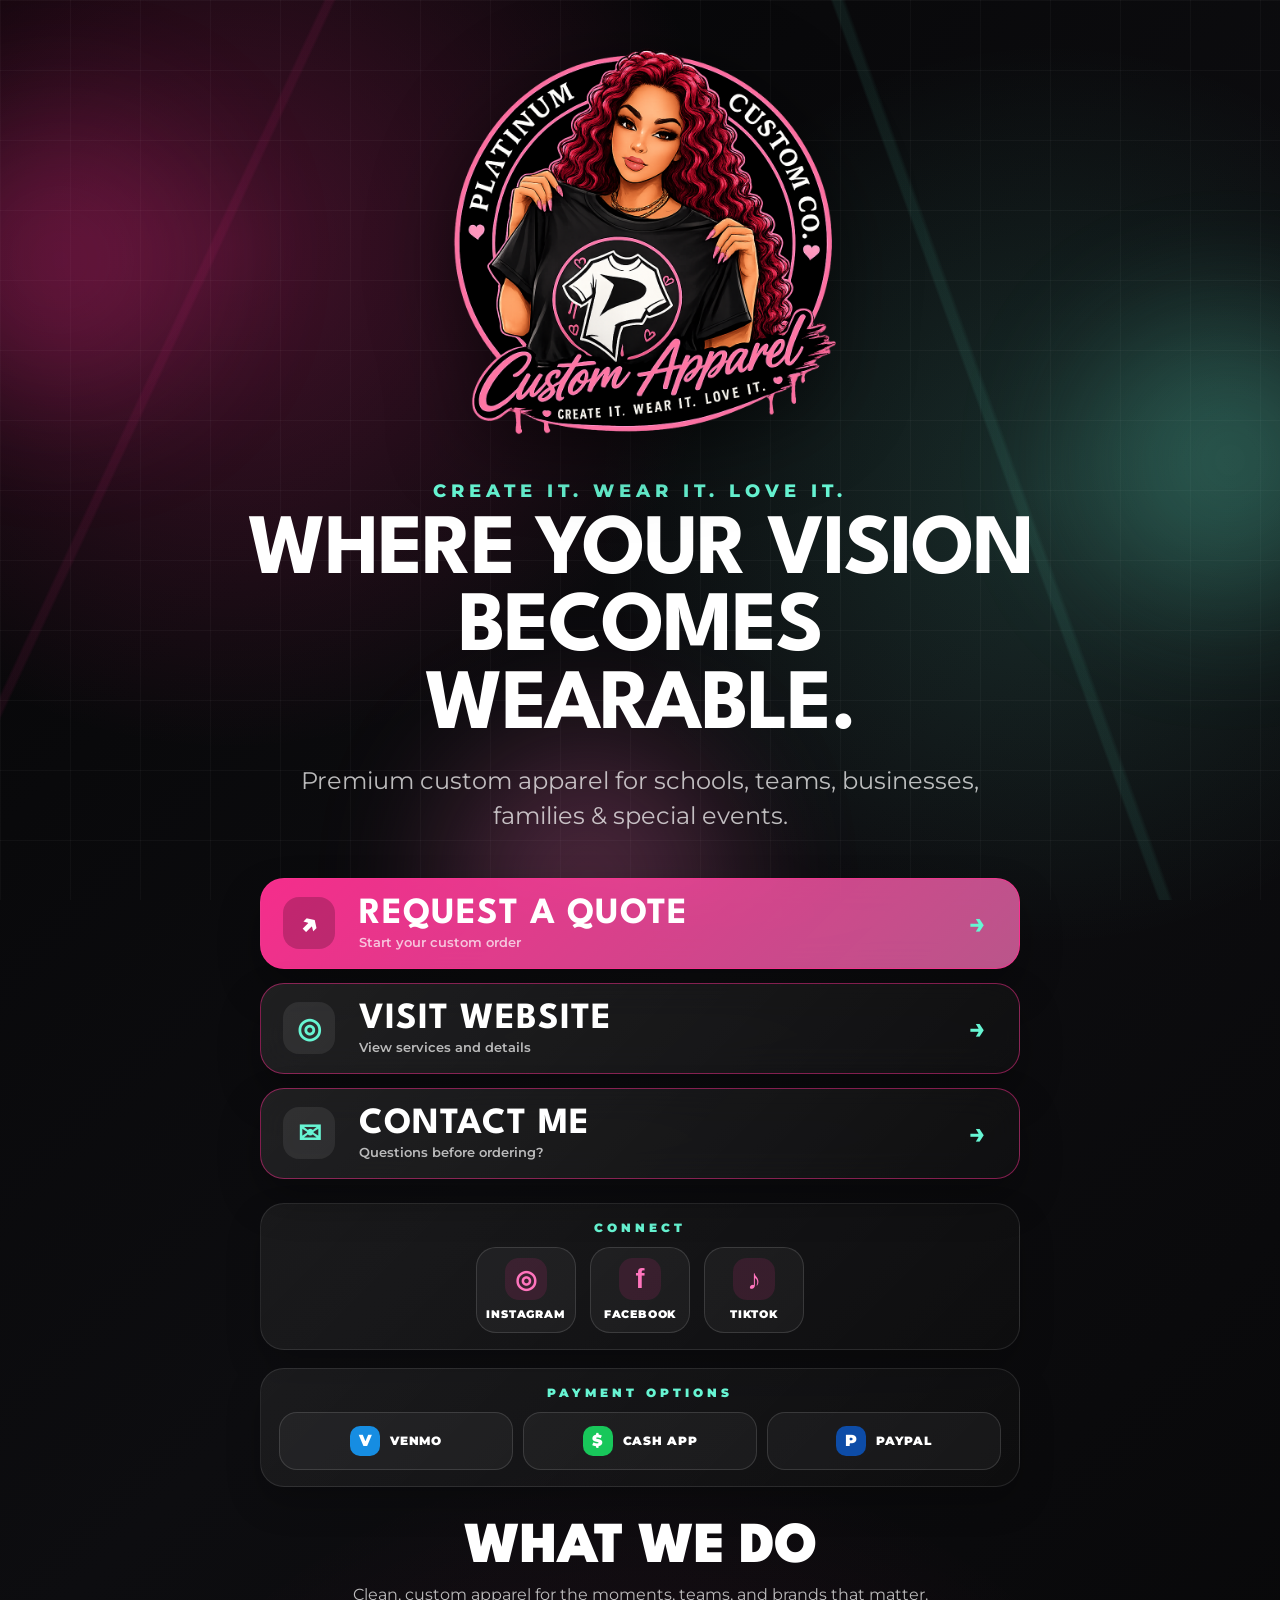
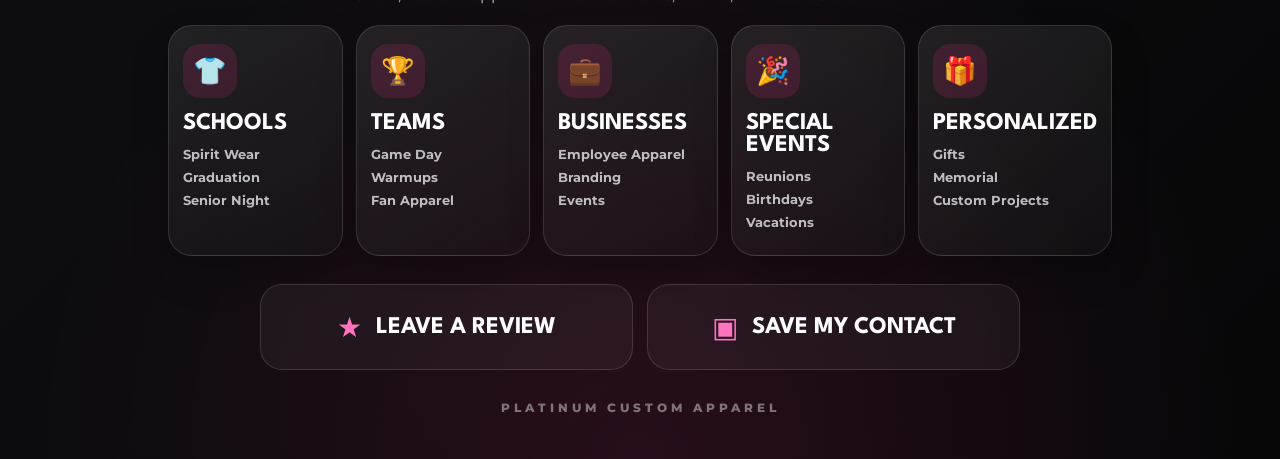
==== commit 002208b7: "Add files via upload" ====
--- a/index.html
+++ b/index.html
@@ -21,7 +21,43 @@
 <a id="websiteLink" class="action-card" target="_blank" rel="noopener"><span class="action-icon">◎</span><span><strong id="websiteText"></strong><small>View services and details</small></span><b>→</b></a>
 <a id="contactLink" class="action-card"><span class="action-icon">✉</span><span><strong id="contactText"></strong><small>Questions before ordering?</small></span><b>→</b></a>
 </section>
-<section class="strip"><div class="socials"><a id="instagramLink">Instagram</a><a id="facebookLink">Facebook</a><a id="tiktokLink">TikTok</a></div><div class="payments"><a id="venmoLink">Venmo</a><a id="cashappLink">Cash App</a><a id="paypalLink">PayPal</a></div></section>
+<section class="connection-panel">
+  <div class="connect-block">
+    <p class="micro-heading">Connect</p>
+    <div class="icon-row socials">
+      <a id="instagramLink" class="icon-button instagram" target="_blank" rel="noopener">
+        <span>◎</span>
+        <small>Instagram</small>
+      </a>
+      <a id="facebookLink" class="icon-button facebook" target="_blank" rel="noopener">
+        <span>f</span>
+        <small>Facebook</small>
+      </a>
+      <a id="tiktokLink" class="icon-button tiktok" target="_blank" rel="noopener">
+        <span>♪</span>
+        <small>TikTok</small>
+      </a>
+    </div>
+  </div>
+
+  <div class="connect-block">
+    <p class="micro-heading">Payment Options</p>
+    <div class="payment-row">
+      <a id="venmoLink" class="payment-card venmo" target="_blank" rel="noopener">
+        <span>V</span>
+        <small>Venmo</small>
+      </a>
+      <a id="cashappLink" class="payment-card cashapp" target="_blank" rel="noopener">
+        <span>$</span>
+        <small>Cash App</small>
+      </a>
+      <a id="paypalLink" class="payment-card paypal" target="_blank" rel="noopener">
+        <span>P</span>
+        <small>PayPal</small>
+      </a>
+    </div>
+  </div>
+</section>
 <section class="services"><div class="section-heading"><span>What We Do</span><p>Clean, custom apparel for the moments, teams, and brands that matter.</p></div><div id="serviceGrid" class="service-grid"></div></section>
 <section class="bottom-actions"><a id="reviewLink" class="mini-card" target="_blank" rel="noopener"><span>★</span><strong>Leave a Review</strong></a><a href="contact.vcf" class="mini-card"><span>▣</span><strong>Save My Contact</strong></a></section>
 <footer id="footerText"></footer>
--- a/style.css
+++ b/style.css
@@ -1 +1 @@
-:root{--black:#050506;--charcoal:#0d0d10;--pink:#ff2f91;--pink-soft:#ff74bd;--mint:#67f5d3;--white:#fff;--muted:rgba(255,255,255,.72);--line:rgba(255,255,255,.13);--pink-line:rgba(255,47,145,.48);--mint-line:rgba(103,245,211,.38)}*{box-sizing:border-box}html{background:var(--black)}body{margin:0;min-height:100vh;color:#fff;font-family:Montserrat,Arial,sans-serif;background:radial-gradient(circle at 18% 12%,rgba(255,47,145,.24),transparent 24%),radial-gradient(circle at 82% 24%,rgba(103,245,211,.14),transparent 24%),radial-gradient(circle at 50% 100%,rgba(255,47,145,.12),transparent 28%),linear-gradient(135deg,#050506 0%,#0d0d10 50%,#070708 100%);overflow-x:hidden}.background-grid{position:fixed;inset:0;z-index:0;pointer-events:none;background:linear-gradient(115deg,transparent 0 19%,rgba(255,47,145,.08) 19.2% 19.6%,transparent 19.8% 100%),linear-gradient(70deg,transparent 0 72%,rgba(103,245,211,.08) 72.2% 72.7%,transparent 73% 100%),linear-gradient(rgba(255,255,255,.035) 1px,transparent 1px),linear-gradient(90deg,rgba(255,255,255,.03) 1px,transparent 1px);background-size:100% 100%,100% 100%,70px 70px,70px 70px}.ambient-orbs{position:fixed;inset:0;overflow:hidden;pointer-events:none;z-index:0}.ambient-orbs span{position:absolute;width:280px;height:280px;border-radius:50%;filter:blur(70px);opacity:.26;animation:floatOrb 13s ease-in-out infinite}.ambient-orbs span:nth-child(1){background:var(--pink);left:-80px;top:120px}.ambient-orbs span:nth-child(2){background:var(--mint);right:-90px;top:320px;animation-delay:-4s}.ambient-orbs span:nth-child(3){background:var(--pink-soft);left:35%;bottom:-120px;animation-delay:-8s}@keyframes floatOrb{0%,100%{transform:translateY(0) scale(1)}50%{transform:translateY(-25px) scale(1.08)}}.page{position:relative;z-index:1;width:min(94vw,980px);margin:0 auto;padding:34px 18px 44px}.hero{text-align:center;padding:8px 0 18px}.logo-wrap{width:min(88vw,420px);margin:0 auto 18px;position:relative}.logo-wrap:before{content:"";position:absolute;inset:10%;border-radius:50%;background:radial-gradient(circle,rgba(255,47,145,.32),transparent 65%);filter:blur(22px)}.logo{position:relative;display:block;width:100%;height:auto;object-fit:contain;filter:drop-shadow(0 18px 40px rgba(0,0,0,.55));animation:logoLift 6s ease-in-out infinite}@keyframes logoLift{0%,100%{transform:translateY(0)}50%{transform:translateY(-6px)}}.eyebrow{margin:0 0 12px;color:var(--mint);font-size:clamp(13px,2vw,18px);font-weight:800;letter-spacing:5px;text-transform:uppercase}h1{margin:0 auto;max-width:800px;font-family:"League Spartan",Arial,sans-serif;font-size:clamp(42px,8vw,86px);line-height:.9;letter-spacing:-2px;text-transform:uppercase}.subheadline{max-width:710px;margin:18px auto 0;color:var(--muted);font-size:clamp(17px,2.4vw,24px);line-height:1.45}.actions{display:grid;gap:14px;max-width:760px;margin:26px auto 24px}.action-card{display:grid;grid-template-columns:58px 1fr 28px;align-items:center;gap:18px;min-height:88px;padding:18px 22px;text-decoration:none;color:#fff;border:1.5px solid var(--pink-line);border-radius:24px;background:linear-gradient(135deg,rgba(255,255,255,.10),rgba(255,255,255,.035)),rgba(0,0,0,.36);box-shadow:0 20px 42px rgba(0,0,0,.30);backdrop-filter:blur(18px);transition:.22s ease}.action-card.primary{border-color:rgba(255,47,145,.75);background:linear-gradient(135deg,rgba(255,47,145,.96),rgba(255,116,189,.72)),rgba(0,0,0,.28)}.action-card:hover{transform:translateY(-4px);border-color:var(--mint);box-shadow:0 26px 54px rgba(0,0,0,.42),0 0 0 1px rgba(103,245,211,.15)}.action-icon{width:52px;height:52px;display:grid;place-items:center;border-radius:16px;background:rgba(255,255,255,.08);color:var(--mint);font-size:28px;font-weight:900}.action-card.primary .action-icon{color:white;background:rgba(0,0,0,.20)}.action-card strong{display:block;font-family:"League Spartan",Arial,sans-serif;font-size:clamp(24px,4vw,37px);text-transform:uppercase;letter-spacing:1px}.action-card small{display:block;margin-top:3px;color:rgba(255,255,255,.70);font-weight:600}.action-card b{color:var(--mint);font-size:28px;transition:.22s ease}.action-card:hover b{transform:translateX(4px)}.strip{max-width:760px;margin:0 auto 34px;display:grid;gap:12px}.socials,.payments{display:flex;flex-wrap:wrap;justify-content:center;gap:10px}.socials a,.payments a{color:white;text-decoration:none;border:1px solid var(--line);border-radius:999px;padding:10px 16px;background:rgba(255,255,255,.045);font-weight:800;font-size:13px;letter-spacing:.5px;transition:.22s ease}.socials a:hover,.payments a:hover{border-color:var(--mint);color:var(--mint);transform:translateY(-2px)}.section-heading{text-align:center;margin-bottom:18px}.section-heading span{display:block;font-family:"League Spartan",Arial,sans-serif;font-size:clamp(34px,5vw,58px);font-weight:900;letter-spacing:-1px;text-transform:uppercase}.section-heading p{max-width:620px;margin:8px auto 0;color:var(--muted);line-height:1.5}.service-grid{display:grid;grid-template-columns:repeat(5,1fr);gap:13px}.service-card{min-height:205px;border:1px solid var(--line);border-radius:24px;padding:18px 14px;background:linear-gradient(150deg,rgba(255,255,255,.10),rgba(255,255,255,.035)),rgba(0,0,0,.30);box-shadow:0 18px 35px rgba(0,0,0,.26);transition:.22s ease}.service-card:hover{transform:translateY(-5px);border-color:var(--mint-line);background:linear-gradient(150deg,rgba(103,245,211,.10),rgba(255,47,145,.06)),rgba(0,0,0,.33)}.service-icon{width:54px;height:54px;display:grid;place-items:center;margin-bottom:14px;border-radius:17px;background:rgba(255,47,145,.14);font-size:27px}.service-card h2{margin:0 0 12px;font-family:"League Spartan",Arial,sans-serif;font-size:24px;text-transform:uppercase}.service-list p{margin:7px 0;color:var(--muted);font-size:13px;font-weight:700}.bottom-actions{max-width:760px;margin:28px auto 22px;display:grid;grid-template-columns:1fr 1fr;gap:14px}.mini-card{min-height:86px;display:flex;align-items:center;justify-content:center;gap:14px;text-decoration:none;color:white;border:1px solid var(--line);border-radius:22px;background:rgba(255,255,255,.045);transition:.22s ease}.mini-card:hover{border-color:var(--mint);transform:translateY(-3px)}.mini-card span{color:var(--pink-soft);font-size:28px}.mini-card strong{font-family:"League Spartan",Arial,sans-serif;font-size:24px;text-transform:uppercase}footer{text-align:center;color:rgba(255,255,255,.42);font-weight:800;letter-spacing:4px;text-transform:uppercase;font-size:12px;padding-top:8px}@media(max-width:850px){.service-grid{grid-template-columns:repeat(2,1fr)}.service-card:last-child{grid-column:1/-1}}@media(max-width:560px){.page{width:min(94vw,440px);padding:22px 13px 36px}.logo-wrap{width:min(90vw,330px)}h1{font-size:46px}.subheadline{font-size:16px}.action-card{grid-template-columns:48px 1fr 24px;min-height:76px;padding:14px 16px;border-radius:20px}.action-icon{width:44px;height:44px;font-size:23px}.action-card strong{font-size:23px}.action-card small{font-size:12px}.service-grid{grid-template-columns:1fr}.service-card{min-height:auto;display:grid;grid-template-columns:64px 1fr;align-items:center;gap:4px 10px}.service-icon{grid-row:1/3;margin-bottom:0}.service-list{display:flex;flex-wrap:wrap;gap:6px}.service-list p{margin:0}.bottom-actions{grid-template-columns:1fr}}@media(prefers-reduced-motion:reduce){*,*:before,*:after{animation:none!important;transition:none!important}}+:root{--black:#050506;--charcoal:#0d0d10;--pink:#ff2f91;--pink-soft:#ff74bd;--mint:#67f5d3;--white:#fff;--muted:rgba(255,255,255,.72);--line:rgba(255,255,255,.13);--pink-line:rgba(255,47,145,.48);--mint-line:rgba(103,245,211,.38)}*{box-sizing:border-box}html{background:var(--black)}body{margin:0;min-height:100vh;color:#fff;font-family:Montserrat,Arial,sans-serif;background:radial-gradient(circle at 18% 12%,rgba(255,47,145,.24),transparent 24%),radial-gradient(circle at 82% 24%,rgba(103,245,211,.14),transparent 24%),radial-gradient(circle at 50% 100%,rgba(255,47,145,.12),transparent 28%),linear-gradient(135deg,#050506 0%,#0d0d10 50%,#070708 100%);overflow-x:hidden}.background-grid{position:fixed;inset:0;z-index:0;pointer-events:none;background:linear-gradient(115deg,transparent 0 19%,rgba(255,47,145,.08) 19.2% 19.6%,transparent 19.8% 100%),linear-gradient(70deg,transparent 0 72%,rgba(103,245,211,.08) 72.2% 72.7%,transparent 73% 100%),linear-gradient(rgba(255,255,255,.035) 1px,transparent 1px),linear-gradient(90deg,rgba(255,255,255,.03) 1px,transparent 1px);background-size:100% 100%,100% 100%,70px 70px,70px 70px}.ambient-orbs{position:fixed;inset:0;overflow:hidden;pointer-events:none;z-index:0}.ambient-orbs span{position:absolute;width:280px;height:280px;border-radius:50%;filter:blur(70px);opacity:.26;animation:floatOrb 13s ease-in-out infinite}.ambient-orbs span:nth-child(1){background:var(--pink);left:-80px;top:120px}.ambient-orbs span:nth-child(2){background:var(--mint);right:-90px;top:320px;animation-delay:-4s}.ambient-orbs span:nth-child(3){background:var(--pink-soft);left:35%;bottom:-120px;animation-delay:-8s}@keyframes floatOrb{0%,100%{transform:translateY(0) scale(1)}50%{transform:translateY(-25px) scale(1.08)}}.page{position:relative;z-index:1;width:min(94vw,980px);margin:0 auto;padding:34px 18px 44px}.hero{text-align:center;padding:8px 0 18px}.logo-wrap{width:min(88vw,420px);margin:0 auto 18px;position:relative}.logo-wrap:before{content:"";position:absolute;inset:10%;border-radius:50%;background:radial-gradient(circle,rgba(255,47,145,.32),transparent 65%);filter:blur(22px)}.logo{position:relative;display:block;width:100%;height:auto;object-fit:contain;filter:drop-shadow(0 18px 40px rgba(0,0,0,.55));animation:logoLift 6s ease-in-out infinite}@keyframes logoLift{0%,100%{transform:translateY(0)}50%{transform:translateY(-6px)}}.eyebrow{margin:0 0 12px;color:var(--mint);font-size:clamp(13px,2vw,18px);font-weight:800;letter-spacing:5px;text-transform:uppercase}h1{margin:0 auto;max-width:800px;font-family:"League Spartan",Arial,sans-serif;font-size:clamp(42px,8vw,86px);line-height:.9;letter-spacing:-2px;text-transform:uppercase}.subheadline{max-width:710px;margin:18px auto 0;color:var(--muted);font-size:clamp(17px,2.4vw,24px);line-height:1.45}.actions{display:grid;gap:14px;max-width:760px;margin:26px auto 24px}.action-card{display:grid;grid-template-columns:58px 1fr 28px;align-items:center;gap:18px;min-height:88px;padding:18px 22px;text-decoration:none;color:#fff;border:1.5px solid var(--pink-line);border-radius:24px;background:linear-gradient(135deg,rgba(255,255,255,.10),rgba(255,255,255,.035)),rgba(0,0,0,.36);box-shadow:0 20px 42px rgba(0,0,0,.30);backdrop-filter:blur(18px);transition:.22s ease}.action-card.primary{border-color:rgba(255,47,145,.75);background:linear-gradient(135deg,rgba(255,47,145,.96),rgba(255,116,189,.72)),rgba(0,0,0,.28)}.action-card:hover{transform:translateY(-4px);border-color:var(--mint);box-shadow:0 26px 54px rgba(0,0,0,.42),0 0 0 1px rgba(103,245,211,.15)}.action-icon{width:52px;height:52px;display:grid;place-items:center;border-radius:16px;background:rgba(255,255,255,.08);color:var(--mint);font-size:28px;font-weight:900}.action-card.primary .action-icon{color:white;background:rgba(0,0,0,.20)}.action-card strong{display:block;font-family:"League Spartan",Arial,sans-serif;font-size:clamp(24px,4vw,37px);text-transform:uppercase;letter-spacing:1px}.action-card small{display:block;margin-top:3px;color:rgba(255,255,255,.70);font-weight:600}.action-card b{color:var(--mint);font-size:28px;transition:.22s ease}.action-card:hover b{transform:translateX(4px)}.connection-panel{max-width:760px;margin:2px auto 34px;display:grid;gap:18px}.connect-block{border:1px solid rgba(255,255,255,.10);border-radius:24px;padding:16px 18px;background:linear-gradient(135deg,rgba(255,255,255,.07),rgba(255,255,255,.025)),rgba(0,0,0,.24);box-shadow:0 16px 34px rgba(0,0,0,.22)}.micro-heading{margin:0 0 12px;text-align:center;color:var(--mint);font-size:12px;font-weight:900;letter-spacing:4px;text-transform:uppercase}.icon-row{display:flex;justify-content:center;gap:14px;flex-wrap:wrap}.icon-button{width:100px;min-height:86px;display:grid;justify-items:center;align-content:center;gap:7px;text-decoration:none;color:white;border:1.5px solid rgba(255,255,255,.13);border-radius:20px;background:rgba(255,255,255,.045);transition:.22s ease}.icon-button span{width:42px;height:42px;display:grid;place-items:center;border-radius:14px;background:rgba(255,47,145,.12);color:var(--pink-soft);font-size:25px;font-weight:900}.icon-button small{font-size:11px;font-weight:900;text-transform:uppercase;letter-spacing:.8px}.icon-button:hover{transform:translateY(-3px);border-color:var(--mint);background:rgba(103,245,211,.055)}.icon-button:hover span{color:var(--mint);background:rgba(103,245,211,.11)}.facebook span{font-family:Arial,sans-serif;font-size:27px}.tiktok span{font-size:28px}.payment-row{display:grid;grid-template-columns:repeat(3,1fr);gap:10px}.payment-card{min-height:58px;display:flex;align-items:center;justify-content:center;gap:10px;text-decoration:none;color:white;border:1.5px solid rgba(255,255,255,.13);border-radius:18px;background:rgba(255,255,255,.045);transition:.22s ease}.payment-card span{width:30px;height:30px;display:grid;place-items:center;border-radius:10px;font-weight:900}.payment-card small{font-size:12px;font-weight:900;text-transform:uppercase;letter-spacing:.7px}.payment-card:hover{transform:translateY(-3px);border-color:var(--mint);background:rgba(103,245,211,.055)}.payment-card.venmo span{background:#168de2}.payment-card.cashapp span{background:#18c75a}.payment-card.paypal span{background:#0d4ca7}@media(max-width:560px){.connection-panel{gap:14px}.connect-block{padding:14px}.icon-button{width:88px;min-height:78px}.payment-row{grid-template-columns:1fr}.payment-card{min-height:54px}}.section-heading{text-align:center;margin-bottom:18px}.section-heading span{display:block;font-family:"League Spartan",Arial,sans-serif;font-size:clamp(34px,5vw,58px);font-weight:900;letter-spacing:-1px;text-transform:uppercase}.section-heading p{max-width:620px;margin:8px auto 0;color:var(--muted);line-height:1.5}.service-grid{display:grid;grid-template-columns:repeat(5,1fr);gap:13px}.service-card{min-height:205px;border:1px solid var(--line);border-radius:24px;padding:18px 14px;background:linear-gradient(150deg,rgba(255,255,255,.10),rgba(255,255,255,.035)),rgba(0,0,0,.30);box-shadow:0 18px 35px rgba(0,0,0,.26);transition:.22s ease}.service-card:hover{transform:translateY(-5px);border-color:var(--mint-line);background:linear-gradient(150deg,rgba(103,245,211,.10),rgba(255,47,145,.06)),rgba(0,0,0,.33)}.service-icon{width:54px;height:54px;display:grid;place-items:center;margin-bottom:14px;border-radius:17px;background:rgba(255,47,145,.14);font-size:27px}.service-card h2{margin:0 0 12px;font-family:"League Spartan",Arial,sans-serif;font-size:24px;text-transform:uppercase}.service-list p{margin:7px 0;color:var(--muted);font-size:13px;font-weight:700}.bottom-actions{max-width:760px;margin:28px auto 22px;display:grid;grid-template-columns:1fr 1fr;gap:14px}.mini-card{min-height:86px;display:flex;align-items:center;justify-content:center;gap:14px;text-decoration:none;color:white;border:1px solid var(--line);border-radius:22px;background:rgba(255,255,255,.045);transition:.22s ease}.mini-card:hover{border-color:var(--mint);transform:translateY(-3px)}.mini-card span{color:var(--pink-soft);font-size:28px}.mini-card strong{font-family:"League Spartan",Arial,sans-serif;font-size:24px;text-transform:uppercase}footer{text-align:center;color:rgba(255,255,255,.42);font-weight:800;letter-spacing:4px;text-transform:uppercase;font-size:12px;padding-top:8px}@media(max-width:850px){.service-grid{grid-template-columns:repeat(2,1fr)}.service-card:last-child{grid-column:1/-1}}@media(max-width:560px){.page{width:min(94vw,440px);padding:22px 13px 36px}.logo-wrap{width:min(90vw,330px)}h1{font-size:46px}.subheadline{font-size:16px}.action-card{grid-template-columns:48px 1fr 24px;min-height:76px;padding:14px 16px;border-radius:20px}.action-icon{width:44px;height:44px;font-size:23px}.action-card strong{font-size:23px}.action-card small{font-size:12px}.service-grid{grid-template-columns:1fr}.service-card{min-height:auto;display:grid;grid-template-columns:64px 1fr;align-items:center;gap:4px 10px}.service-icon{grid-row:1/3;margin-bottom:0}.service-list{display:flex;flex-wrap:wrap;gap:6px}.service-list p{margin:0}.bottom-actions{grid-template-columns:1fr}}@media(prefers-reduced-motion:reduce){*,*:before,*:after{animation:none!important;transition:none!important}}
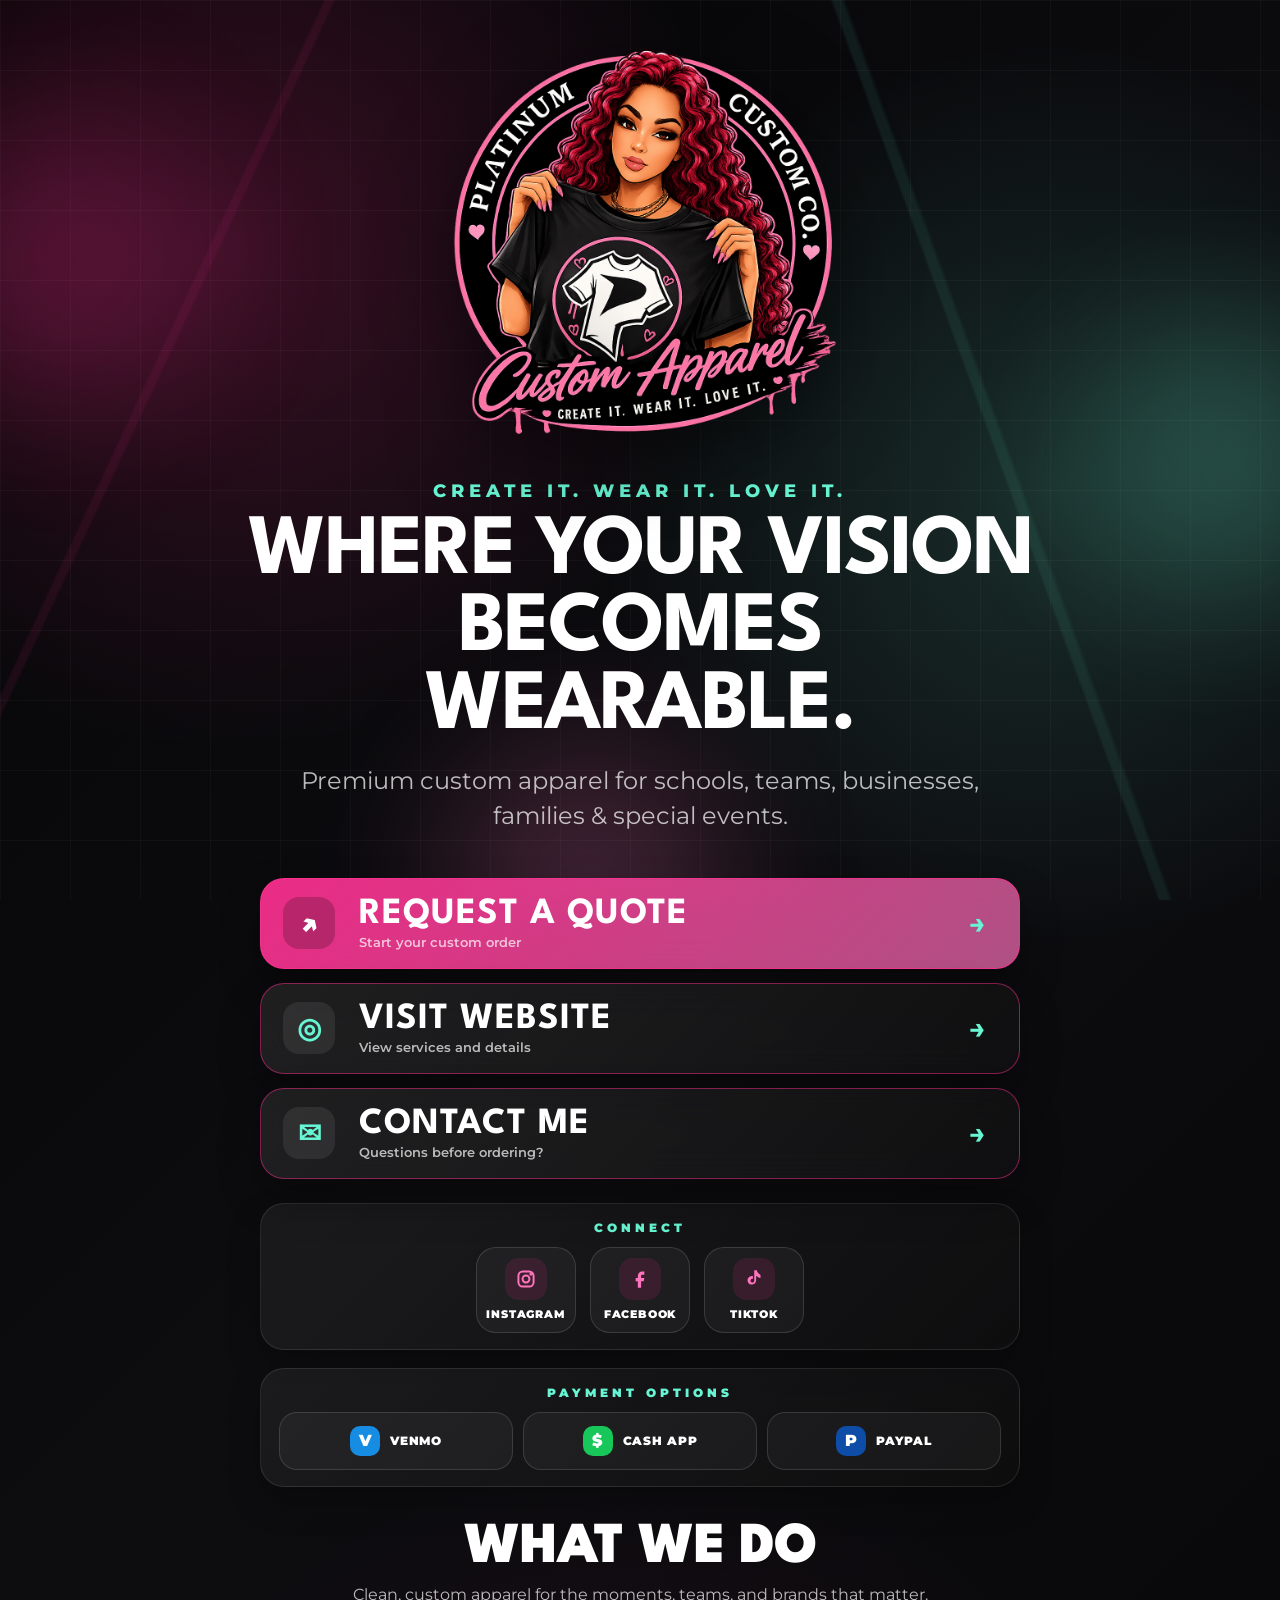
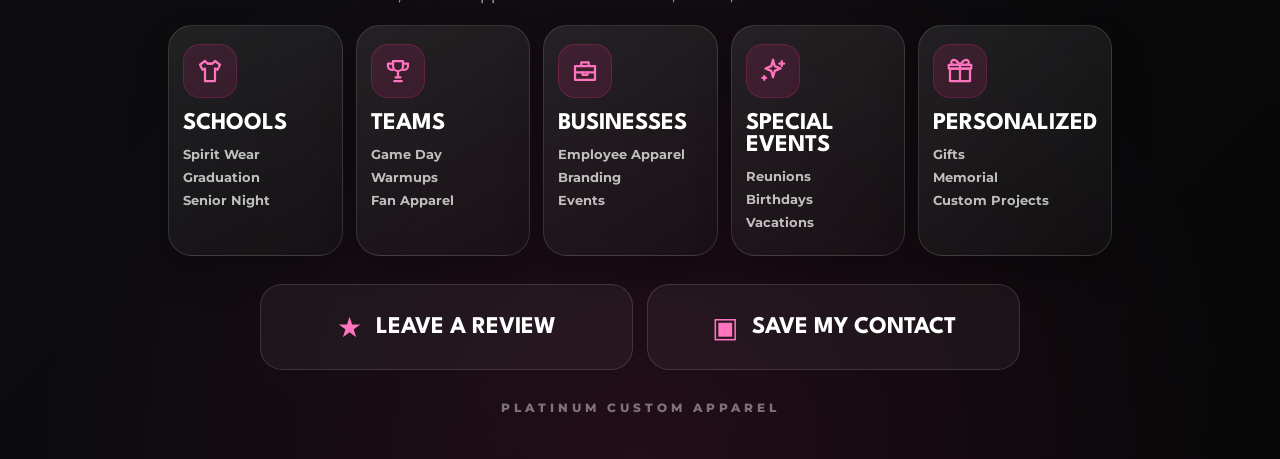
==== commit 47a00e01: "Add files via upload" ====
--- a/index.html
+++ b/index.html
@@ -10,31 +10,37 @@
 <link rel="stylesheet" href="style.css">
 </head>
 <body>
-<div class="background-grid"></div><div class="ambient-orbs"><span></span><span></span><span></span></div>
+<div class="background-grid"></div>
+<div class="ambient-orbs"><span></span><span></span><span></span></div>
+
 <main class="page">
 <section class="hero">
 <div class="logo-wrap"><img src="logo.png" class="logo" alt="Platinum Custom Apparel logo"></div>
-<p class="eyebrow" id="eyebrow"></p><h1 id="headline"></h1><p class="subheadline" id="subheadline"></p>
+<p class="eyebrow" id="eyebrow"></p>
+<h1 id="headline"></h1>
+<p class="subheadline" id="subheadline"></p>
 </section>
+
 <section class="actions">
 <a id="quoteLink" class="action-card primary" target="_blank" rel="noopener"><span class="action-icon">↗</span><span><strong id="quoteText"></strong><small>Start your custom order</small></span><b>→</b></a>
 <a id="websiteLink" class="action-card" target="_blank" rel="noopener"><span class="action-icon">◎</span><span><strong id="websiteText"></strong><small>View services and details</small></span><b>→</b></a>
 <a id="contactLink" class="action-card"><span class="action-icon">✉</span><span><strong id="contactText"></strong><small>Questions before ordering?</small></span><b>→</b></a>
 </section>
+
 <section class="connection-panel">
   <div class="connect-block">
     <p class="micro-heading">Connect</p>
     <div class="icon-row socials">
       <a id="instagramLink" class="icon-button instagram" target="_blank" rel="noopener">
-        <span>◎</span>
+        <span class="brand-icon"><svg viewBox="0 0 24 24"><rect x="5" y="5" width="14" height="14" rx="4"></rect><circle cx="12" cy="12" r="3.2"></circle><circle cx="16.7" cy="7.3" r=".7"></circle></svg></span>
         <small>Instagram</small>
       </a>
       <a id="facebookLink" class="icon-button facebook" target="_blank" rel="noopener">
-        <span>f</span>
+        <span class="brand-icon"><svg viewBox="0 0 24 24"><path d="M14 8h2V5h-2c-2.2 0-4 1.8-4 4v2H8v3h2v6h3v-6h2.4l.6-3h-3V9c0-.6.4-1 1-1z"></path></svg></span>
         <small>Facebook</small>
       </a>
       <a id="tiktokLink" class="icon-button tiktok" target="_blank" rel="noopener">
-        <span>♪</span>
+        <span class="brand-icon"><svg viewBox="0 0 24 24"><path d="M14 4v9.2a4 4 0 1 1-3-3.9V12a1.7 1.7 0 1 0 1.2 1.6V4h2.4c.4 2 1.8 3.5 3.4 4.2V11c-1.5-.2-2.9-.9-4-2z"></path></svg></span>
         <small>TikTok</small>
       </a>
     </div>
@@ -43,24 +49,27 @@
   <div class="connect-block">
     <p class="micro-heading">Payment Options</p>
     <div class="payment-row">
-      <a id="venmoLink" class="payment-card venmo" target="_blank" rel="noopener">
-        <span>V</span>
-        <small>Venmo</small>
-      </a>
-      <a id="cashappLink" class="payment-card cashapp" target="_blank" rel="noopener">
-        <span>$</span>
-        <small>Cash App</small>
-      </a>
-      <a id="paypalLink" class="payment-card paypal" target="_blank" rel="noopener">
-        <span>P</span>
-        <small>PayPal</small>
-      </a>
+      <a id="venmoLink" class="payment-card venmo" target="_blank" rel="noopener"><span>V</span><small>Venmo</small></a>
+      <a id="cashappLink" class="payment-card cashapp" target="_blank" rel="noopener"><span>$</span><small>Cash App</small></a>
+      <a id="paypalLink" class="payment-card paypal" target="_blank" rel="noopener"><span>P</span><small>PayPal</small></a>
     </div>
   </div>
 </section>
-<section class="services"><div class="section-heading"><span>What We Do</span><p>Clean, custom apparel for the moments, teams, and brands that matter.</p></div><div id="serviceGrid" class="service-grid"></div></section>
-<section class="bottom-actions"><a id="reviewLink" class="mini-card" target="_blank" rel="noopener"><span>★</span><strong>Leave a Review</strong></a><a href="contact.vcf" class="mini-card"><span>▣</span><strong>Save My Contact</strong></a></section>
+
+<section class="services">
+<div class="section-heading"><span>What We Do</span><p>Clean, custom apparel for the moments, teams, and brands that matter.</p></div>
+<div id="serviceGrid" class="service-grid"></div>
+</section>
+
+<section class="bottom-actions">
+<a id="reviewLink" class="mini-card" target="_blank" rel="noopener"><span>★</span><strong>Leave a Review</strong></a>
+<a href="contact.vcf" class="mini-card"><span>▣</span><strong>Save My Contact</strong></a>
+</section>
+
 <footer id="footerText"></footer>
 </main>
-<script src="config.js"></script><script src="script.js"></script>
-</body></html>+
+<script src="config.js"></script>
+<script src="script.js"></script>
+</body>
+</html>
--- a/style.css
+++ b/style.css
@@ -1 +1 @@
-:root{--black:#050506;--charcoal:#0d0d10;--pink:#ff2f91;--pink-soft:#ff74bd;--mint:#67f5d3;--white:#fff;--muted:rgba(255,255,255,.72);--line:rgba(255,255,255,.13);--pink-line:rgba(255,47,145,.48);--mint-line:rgba(103,245,211,.38)}*{box-sizing:border-box}html{background:var(--black)}body{margin:0;min-height:100vh;color:#fff;font-family:Montserrat,Arial,sans-serif;background:radial-gradient(circle at 18% 12%,rgba(255,47,145,.24),transparent 24%),radial-gradient(circle at 82% 24%,rgba(103,245,211,.14),transparent 24%),radial-gradient(circle at 50% 100%,rgba(255,47,145,.12),transparent 28%),linear-gradient(135deg,#050506 0%,#0d0d10 50%,#070708 100%);overflow-x:hidden}.background-grid{position:fixed;inset:0;z-index:0;pointer-events:none;background:linear-gradient(115deg,transparent 0 19%,rgba(255,47,145,.08) 19.2% 19.6%,transparent 19.8% 100%),linear-gradient(70deg,transparent 0 72%,rgba(103,245,211,.08) 72.2% 72.7%,transparent 73% 100%),linear-gradient(rgba(255,255,255,.035) 1px,transparent 1px),linear-gradient(90deg,rgba(255,255,255,.03) 1px,transparent 1px);background-size:100% 100%,100% 100%,70px 70px,70px 70px}.ambient-orbs{position:fixed;inset:0;overflow:hidden;pointer-events:none;z-index:0}.ambient-orbs span{position:absolute;width:280px;height:280px;border-radius:50%;filter:blur(70px);opacity:.26;animation:floatOrb 13s ease-in-out infinite}.ambient-orbs span:nth-child(1){background:var(--pink);left:-80px;top:120px}.ambient-orbs span:nth-child(2){background:var(--mint);right:-90px;top:320px;animation-delay:-4s}.ambient-orbs span:nth-child(3){background:var(--pink-soft);left:35%;bottom:-120px;animation-delay:-8s}@keyframes floatOrb{0%,100%{transform:translateY(0) scale(1)}50%{transform:translateY(-25px) scale(1.08)}}.page{position:relative;z-index:1;width:min(94vw,980px);margin:0 auto;padding:34px 18px 44px}.hero{text-align:center;padding:8px 0 18px}.logo-wrap{width:min(88vw,420px);margin:0 auto 18px;position:relative}.logo-wrap:before{content:"";position:absolute;inset:10%;border-radius:50%;background:radial-gradient(circle,rgba(255,47,145,.32),transparent 65%);filter:blur(22px)}.logo{position:relative;display:block;width:100%;height:auto;object-fit:contain;filter:drop-shadow(0 18px 40px rgba(0,0,0,.55));animation:logoLift 6s ease-in-out infinite}@keyframes logoLift{0%,100%{transform:translateY(0)}50%{transform:translateY(-6px)}}.eyebrow{margin:0 0 12px;color:var(--mint);font-size:clamp(13px,2vw,18px);font-weight:800;letter-spacing:5px;text-transform:uppercase}h1{margin:0 auto;max-width:800px;font-family:"League Spartan",Arial,sans-serif;font-size:clamp(42px,8vw,86px);line-height:.9;letter-spacing:-2px;text-transform:uppercase}.subheadline{max-width:710px;margin:18px auto 0;color:var(--muted);font-size:clamp(17px,2.4vw,24px);line-height:1.45}.actions{display:grid;gap:14px;max-width:760px;margin:26px auto 24px}.action-card{display:grid;grid-template-columns:58px 1fr 28px;align-items:center;gap:18px;min-height:88px;padding:18px 22px;text-decoration:none;color:#fff;border:1.5px solid var(--pink-line);border-radius:24px;background:linear-gradient(135deg,rgba(255,255,255,.10),rgba(255,255,255,.035)),rgba(0,0,0,.36);box-shadow:0 20px 42px rgba(0,0,0,.30);backdrop-filter:blur(18px);transition:.22s ease}.action-card.primary{border-color:rgba(255,47,145,.75);background:linear-gradient(135deg,rgba(255,47,145,.96),rgba(255,116,189,.72)),rgba(0,0,0,.28)}.action-card:hover{transform:translateY(-4px);border-color:var(--mint);box-shadow:0 26px 54px rgba(0,0,0,.42),0 0 0 1px rgba(103,245,211,.15)}.action-icon{width:52px;height:52px;display:grid;place-items:center;border-radius:16px;background:rgba(255,255,255,.08);color:var(--mint);font-size:28px;font-weight:900}.action-card.primary .action-icon{color:white;background:rgba(0,0,0,.20)}.action-card strong{display:block;font-family:"League Spartan",Arial,sans-serif;font-size:clamp(24px,4vw,37px);text-transform:uppercase;letter-spacing:1px}.action-card small{display:block;margin-top:3px;color:rgba(255,255,255,.70);font-weight:600}.action-card b{color:var(--mint);font-size:28px;transition:.22s ease}.action-card:hover b{transform:translateX(4px)}.connection-panel{max-width:760px;margin:2px auto 34px;display:grid;gap:18px}.connect-block{border:1px solid rgba(255,255,255,.10);border-radius:24px;padding:16px 18px;background:linear-gradient(135deg,rgba(255,255,255,.07),rgba(255,255,255,.025)),rgba(0,0,0,.24);box-shadow:0 16px 34px rgba(0,0,0,.22)}.micro-heading{margin:0 0 12px;text-align:center;color:var(--mint);font-size:12px;font-weight:900;letter-spacing:4px;text-transform:uppercase}.icon-row{display:flex;justify-content:center;gap:14px;flex-wrap:wrap}.icon-button{width:100px;min-height:86px;display:grid;justify-items:center;align-content:center;gap:7px;text-decoration:none;color:white;border:1.5px solid rgba(255,255,255,.13);border-radius:20px;background:rgba(255,255,255,.045);transition:.22s ease}.icon-button span{width:42px;height:42px;display:grid;place-items:center;border-radius:14px;background:rgba(255,47,145,.12);color:var(--pink-soft);font-size:25px;font-weight:900}.icon-button small{font-size:11px;font-weight:900;text-transform:uppercase;letter-spacing:.8px}.icon-button:hover{transform:translateY(-3px);border-color:var(--mint);background:rgba(103,245,211,.055)}.icon-button:hover span{color:var(--mint);background:rgba(103,245,211,.11)}.facebook span{font-family:Arial,sans-serif;font-size:27px}.tiktok span{font-size:28px}.payment-row{display:grid;grid-template-columns:repeat(3,1fr);gap:10px}.payment-card{min-height:58px;display:flex;align-items:center;justify-content:center;gap:10px;text-decoration:none;color:white;border:1.5px solid rgba(255,255,255,.13);border-radius:18px;background:rgba(255,255,255,.045);transition:.22s ease}.payment-card span{width:30px;height:30px;display:grid;place-items:center;border-radius:10px;font-weight:900}.payment-card small{font-size:12px;font-weight:900;text-transform:uppercase;letter-spacing:.7px}.payment-card:hover{transform:translateY(-3px);border-color:var(--mint);background:rgba(103,245,211,.055)}.payment-card.venmo span{background:#168de2}.payment-card.cashapp span{background:#18c75a}.payment-card.paypal span{background:#0d4ca7}@media(max-width:560px){.connection-panel{gap:14px}.connect-block{padding:14px}.icon-button{width:88px;min-height:78px}.payment-row{grid-template-columns:1fr}.payment-card{min-height:54px}}.section-heading{text-align:center;margin-bottom:18px}.section-heading span{display:block;font-family:"League Spartan",Arial,sans-serif;font-size:clamp(34px,5vw,58px);font-weight:900;letter-spacing:-1px;text-transform:uppercase}.section-heading p{max-width:620px;margin:8px auto 0;color:var(--muted);line-height:1.5}.service-grid{display:grid;grid-template-columns:repeat(5,1fr);gap:13px}.service-card{min-height:205px;border:1px solid var(--line);border-radius:24px;padding:18px 14px;background:linear-gradient(150deg,rgba(255,255,255,.10),rgba(255,255,255,.035)),rgba(0,0,0,.30);box-shadow:0 18px 35px rgba(0,0,0,.26);transition:.22s ease}.service-card:hover{transform:translateY(-5px);border-color:var(--mint-line);background:linear-gradient(150deg,rgba(103,245,211,.10),rgba(255,47,145,.06)),rgba(0,0,0,.33)}.service-icon{width:54px;height:54px;display:grid;place-items:center;margin-bottom:14px;border-radius:17px;background:rgba(255,47,145,.14);font-size:27px}.service-card h2{margin:0 0 12px;font-family:"League Spartan",Arial,sans-serif;font-size:24px;text-transform:uppercase}.service-list p{margin:7px 0;color:var(--muted);font-size:13px;font-weight:700}.bottom-actions{max-width:760px;margin:28px auto 22px;display:grid;grid-template-columns:1fr 1fr;gap:14px}.mini-card{min-height:86px;display:flex;align-items:center;justify-content:center;gap:14px;text-decoration:none;color:white;border:1px solid var(--line);border-radius:22px;background:rgba(255,255,255,.045);transition:.22s ease}.mini-card:hover{border-color:var(--mint);transform:translateY(-3px)}.mini-card span{color:var(--pink-soft);font-size:28px}.mini-card strong{font-family:"League Spartan",Arial,sans-serif;font-size:24px;text-transform:uppercase}footer{text-align:center;color:rgba(255,255,255,.42);font-weight:800;letter-spacing:4px;text-transform:uppercase;font-size:12px;padding-top:8px}@media(max-width:850px){.service-grid{grid-template-columns:repeat(2,1fr)}.service-card:last-child{grid-column:1/-1}}@media(max-width:560px){.page{width:min(94vw,440px);padding:22px 13px 36px}.logo-wrap{width:min(90vw,330px)}h1{font-size:46px}.subheadline{font-size:16px}.action-card{grid-template-columns:48px 1fr 24px;min-height:76px;padding:14px 16px;border-radius:20px}.action-icon{width:44px;height:44px;font-size:23px}.action-card strong{font-size:23px}.action-card small{font-size:12px}.service-grid{grid-template-columns:1fr}.service-card{min-height:auto;display:grid;grid-template-columns:64px 1fr;align-items:center;gap:4px 10px}.service-icon{grid-row:1/3;margin-bottom:0}.service-list{display:flex;flex-wrap:wrap;gap:6px}.service-list p{margin:0}.bottom-actions{grid-template-columns:1fr}}@media(prefers-reduced-motion:reduce){*,*:before,*:after{animation:none!important;transition:none!important}}+:root{--black:#050506;--charcoal:#0d0d10;--pink:#ff2f91;--pink-soft:#ff74bd;--mint:#67f5d3;--white:#fff;--muted:rgba(255,255,255,.72);--line:rgba(255,255,255,.13);--pink-line:rgba(255,47,145,.48);--mint-line:rgba(103,245,211,.38)}*{box-sizing:border-box}html{background:var(--black)}body{margin:0;min-height:100vh;color:#fff;font-family:Montserrat,Arial,sans-serif;background:radial-gradient(circle at 18% 12%,rgba(255,47,145,.20),transparent 24%),radial-gradient(circle at 82% 24%,rgba(103,245,211,.14),transparent 24%),radial-gradient(circle at 50% 100%,rgba(255,47,145,.10),transparent 28%),linear-gradient(135deg,#050506 0%,#0d0d10 50%,#070708 100%);overflow-x:hidden}.background-grid{position:fixed;inset:0;z-index:0;pointer-events:none;background:linear-gradient(115deg,transparent 0 19%,rgba(255,47,145,.08) 19.2% 19.6%,transparent 19.8% 100%),linear-gradient(70deg,transparent 0 72%,rgba(103,245,211,.08) 72.2% 72.7%,transparent 73% 100%),linear-gradient(rgba(255,255,255,.035) 1px,transparent 1px),linear-gradient(90deg,rgba(255,255,255,.03) 1px,transparent 1px);background-size:100% 100%,100% 100%,70px 70px,70px 70px}.ambient-orbs{position:fixed;inset:0;overflow:hidden;pointer-events:none;z-index:0}.ambient-orbs span{position:absolute;width:280px;height:280px;border-radius:50%;filter:blur(75px);opacity:.22;animation:floatOrb 13s ease-in-out infinite}.ambient-orbs span:nth-child(1){background:var(--pink);left:-80px;top:120px}.ambient-orbs span:nth-child(2){background:var(--mint);right:-90px;top:320px;animation-delay:-4s}.ambient-orbs span:nth-child(3){background:var(--pink-soft);left:35%;bottom:-120px;animation-delay:-8s}@keyframes floatOrb{0%,100%{transform:translateY(0) scale(1)}50%{transform:translateY(-25px) scale(1.08)}}.page{position:relative;z-index:1;width:min(94vw,980px);margin:0 auto;padding:34px 18px 44px}.hero{text-align:center;padding:8px 0 18px}.logo-wrap{width:min(88vw,420px);margin:0 auto 18px;position:relative}.logo-wrap:before{content:"";position:absolute;inset:10%;border-radius:50%;background:radial-gradient(circle,rgba(255,47,145,.28),transparent 65%);filter:blur(22px)}.logo-wrap:after{content:"";position:absolute;inset:4%;border-radius:50%;background:linear-gradient(110deg,transparent 35%,rgba(103,245,211,.22),transparent 55%);opacity:0;transform:translateX(-30%);transition:.45s ease}.logo-wrap:hover:after{opacity:1;transform:translateX(30%)}.logo{position:relative;display:block;width:100%;height:auto;object-fit:contain;filter:drop-shadow(0 18px 40px rgba(0,0,0,.55));animation:logoLift 6s ease-in-out infinite}@keyframes logoLift{0%,100%{transform:translateY(0)}50%{transform:translateY(-6px)}}.eyebrow{margin:0 0 12px;color:var(--mint);font-size:clamp(13px,2vw,18px);font-weight:800;letter-spacing:5px;text-transform:uppercase}h1{margin:0 auto;max-width:800px;font-family:"League Spartan",Arial,sans-serif;font-size:clamp(42px,8vw,86px);line-height:.9;letter-spacing:-2px;text-transform:uppercase}.subheadline{max-width:710px;margin:18px auto 0;color:var(--muted);font-size:clamp(17px,2.4vw,24px);line-height:1.45}.actions{display:grid;gap:14px;max-width:760px;margin:26px auto 24px}.action-card{display:grid;grid-template-columns:58px 1fr 28px;align-items:center;gap:18px;min-height:88px;padding:18px 22px;text-decoration:none;color:#fff;border:1.5px solid var(--pink-line);border-radius:24px;background:linear-gradient(135deg,rgba(255,255,255,.10),rgba(255,255,255,.035)),rgba(0,0,0,.36);box-shadow:0 20px 42px rgba(0,0,0,.30);backdrop-filter:blur(18px);transition:.22s ease}.action-card.primary{border-color:rgba(255,47,145,.75);background:linear-gradient(135deg,rgba(255,47,145,.92),rgba(255,116,189,.68)),rgba(0,0,0,.28)}.action-card:hover{transform:translateY(-4px);border-color:var(--mint);box-shadow:0 26px 54px rgba(0,0,0,.42),0 0 0 1px rgba(103,245,211,.15)}.action-icon{width:52px;height:52px;display:grid;place-items:center;border-radius:16px;background:rgba(255,255,255,.08);color:var(--mint);font-size:28px;font-weight:900}.action-card.primary .action-icon{color:white;background:rgba(0,0,0,.20)}.action-card strong{display:block;font-family:"League Spartan",Arial,sans-serif;font-size:clamp(24px,4vw,37px);text-transform:uppercase;letter-spacing:1px}.action-card small{display:block;margin-top:3px;color:rgba(255,255,255,.70);font-weight:600}.action-card b{color:var(--mint);font-size:28px;transition:.22s ease}.action-card:hover b{transform:translateX(4px)}.connection-panel{max-width:760px;margin:2px auto 34px;display:grid;gap:18px}.connect-block{border:1px solid rgba(255,255,255,.10);border-radius:24px;padding:16px 18px;background:linear-gradient(135deg,rgba(255,255,255,.07),rgba(255,255,255,.025)),rgba(0,0,0,.24);box-shadow:0 16px 34px rgba(0,0,0,.22)}.micro-heading{margin:0 0 12px;text-align:center;color:var(--mint);font-size:12px;font-weight:900;letter-spacing:4px;text-transform:uppercase}.icon-row{display:flex;justify-content:center;gap:14px;flex-wrap:wrap}.icon-button{width:100px;min-height:86px;display:grid;justify-items:center;align-content:center;gap:7px;text-decoration:none;color:white;border:1.5px solid rgba(255,255,255,.13);border-radius:20px;background:rgba(255,255,255,.045);transition:.22s ease}.icon-button .brand-icon{width:42px;height:42px;display:grid;place-items:center;border-radius:14px;background:rgba(255,47,145,.12);color:var(--pink-soft)}.brand-icon svg{width:26px;height:26px;fill:none;stroke:currentColor;stroke-width:1.8;stroke-linecap:round;stroke-linejoin:round}.facebook .brand-icon svg,.tiktok .brand-icon svg{fill:currentColor;stroke:none}.icon-button small{font-size:11px;font-weight:900;text-transform:uppercase;letter-spacing:.8px}.icon-button:hover{transform:translateY(-3px);border-color:var(--mint);background:rgba(103,245,211,.055)}.icon-button:hover .brand-icon{color:var(--mint);background:rgba(103,245,211,.11)}.payment-row{display:grid;grid-template-columns:repeat(3,1fr);gap:10px}.payment-card{min-height:58px;display:flex;align-items:center;justify-content:center;gap:10px;text-decoration:none;color:white;border:1.5px solid rgba(255,255,255,.13);border-radius:18px;background:rgba(255,255,255,.045);transition:.22s ease}.payment-card span{width:30px;height:30px;display:grid;place-items:center;border-radius:10px;font-weight:900}.payment-card small{font-size:12px;font-weight:900;text-transform:uppercase;letter-spacing:.7px}.payment-card:hover{transform:translateY(-3px);border-color:var(--mint);background:rgba(103,245,211,.055)}.payment-card.venmo span{background:#168de2}.payment-card.cashapp span{background:#18c75a}.payment-card.paypal span{background:#0d4ca7}.section-heading{text-align:center;margin-bottom:18px}.section-heading span{display:block;font-family:"League Spartan",Arial,sans-serif;font-size:clamp(34px,5vw,58px);font-weight:900;letter-spacing:-1px;text-transform:uppercase}.section-heading p{max-width:620px;margin:8px auto 0;color:var(--muted);line-height:1.5}.service-grid{display:grid;grid-template-columns:repeat(5,1fr);gap:13px}.service-card{min-height:205px;border:1px solid var(--line);border-radius:24px;padding:18px 14px;background:linear-gradient(150deg,rgba(255,255,255,.10),rgba(255,255,255,.035)),rgba(0,0,0,.30);box-shadow:0 18px 35px rgba(0,0,0,.26);transition:.22s ease}.service-card:hover{transform:translateY(-5px);border-color:var(--mint-line);background:linear-gradient(150deg,rgba(103,245,211,.10),rgba(255,47,145,.06)),rgba(0,0,0,.33)}.service-icon{width:54px;height:54px;display:grid;place-items:center;margin-bottom:14px;border-radius:17px;background:rgba(255,47,145,.12);border:1px solid rgba(255,47,145,.22);color:var(--pink-soft)}.service-icon svg{width:30px;height:30px;fill:none;stroke:currentColor;stroke-width:1.8;stroke-linecap:round;stroke-linejoin:round}.service-card:hover .service-icon{color:var(--mint);background:rgba(103,245,211,.10);border-color:rgba(103,245,211,.24)}.service-card h2{margin:0 0 12px;font-family:"League Spartan",Arial,sans-serif;font-size:24px;text-transform:uppercase}.service-list p{margin:7px 0;color:var(--muted);font-size:13px;font-weight:700}.bottom-actions{max-width:760px;margin:28px auto 22px;display:grid;grid-template-columns:1fr 1fr;gap:14px}.mini-card{min-height:86px;display:flex;align-items:center;justify-content:center;gap:14px;text-decoration:none;color:white;border:1px solid var(--line);border-radius:22px;background:rgba(255,255,255,.045);transition:.22s ease}.mini-card:hover{border-color:var(--mint);transform:translateY(-3px)}.mini-card span{color:var(--pink-soft);font-size:28px}.mini-card strong{font-family:"League Spartan",Arial,sans-serif;font-size:24px;text-transform:uppercase}footer{text-align:center;color:rgba(255,255,255,.42);font-weight:800;letter-spacing:4px;text-transform:uppercase;font-size:12px;padding-top:8px}@media(max-width:850px){.service-grid{grid-template-columns:repeat(2,1fr)}.service-card:last-child{grid-column:1/-1}}@media(max-width:560px){.page{width:min(94vw,440px);padding:22px 13px 36px}.logo-wrap{width:min(90vw,330px)}h1{font-size:46px}.subheadline{font-size:16px}.action-card{grid-template-columns:48px 1fr 24px;min-height:76px;padding:14px 16px;border-radius:20px}.action-icon{width:44px;height:44px;font-size:23px}.action-card strong{font-size:23px}.action-card small{font-size:12px}.connection-panel{gap:14px}.connect-block{padding:14px}.icon-button{width:88px;min-height:78px}.payment-row{grid-template-columns:1fr}.payment-card{min-height:54px}.service-grid{grid-template-columns:1fr}.service-card{min-height:auto;display:grid;grid-template-columns:64px 1fr;align-items:center;gap:4px 10px}.service-icon{grid-row:1/3;margin-bottom:0}.service-list{display:flex;flex-wrap:wrap;gap:6px}.service-list p{margin:0}.bottom-actions{grid-template-columns:1fr}}@media(prefers-reduced-motion:reduce){*,*:before,*:after{animation:none!important;transition:none!important}}
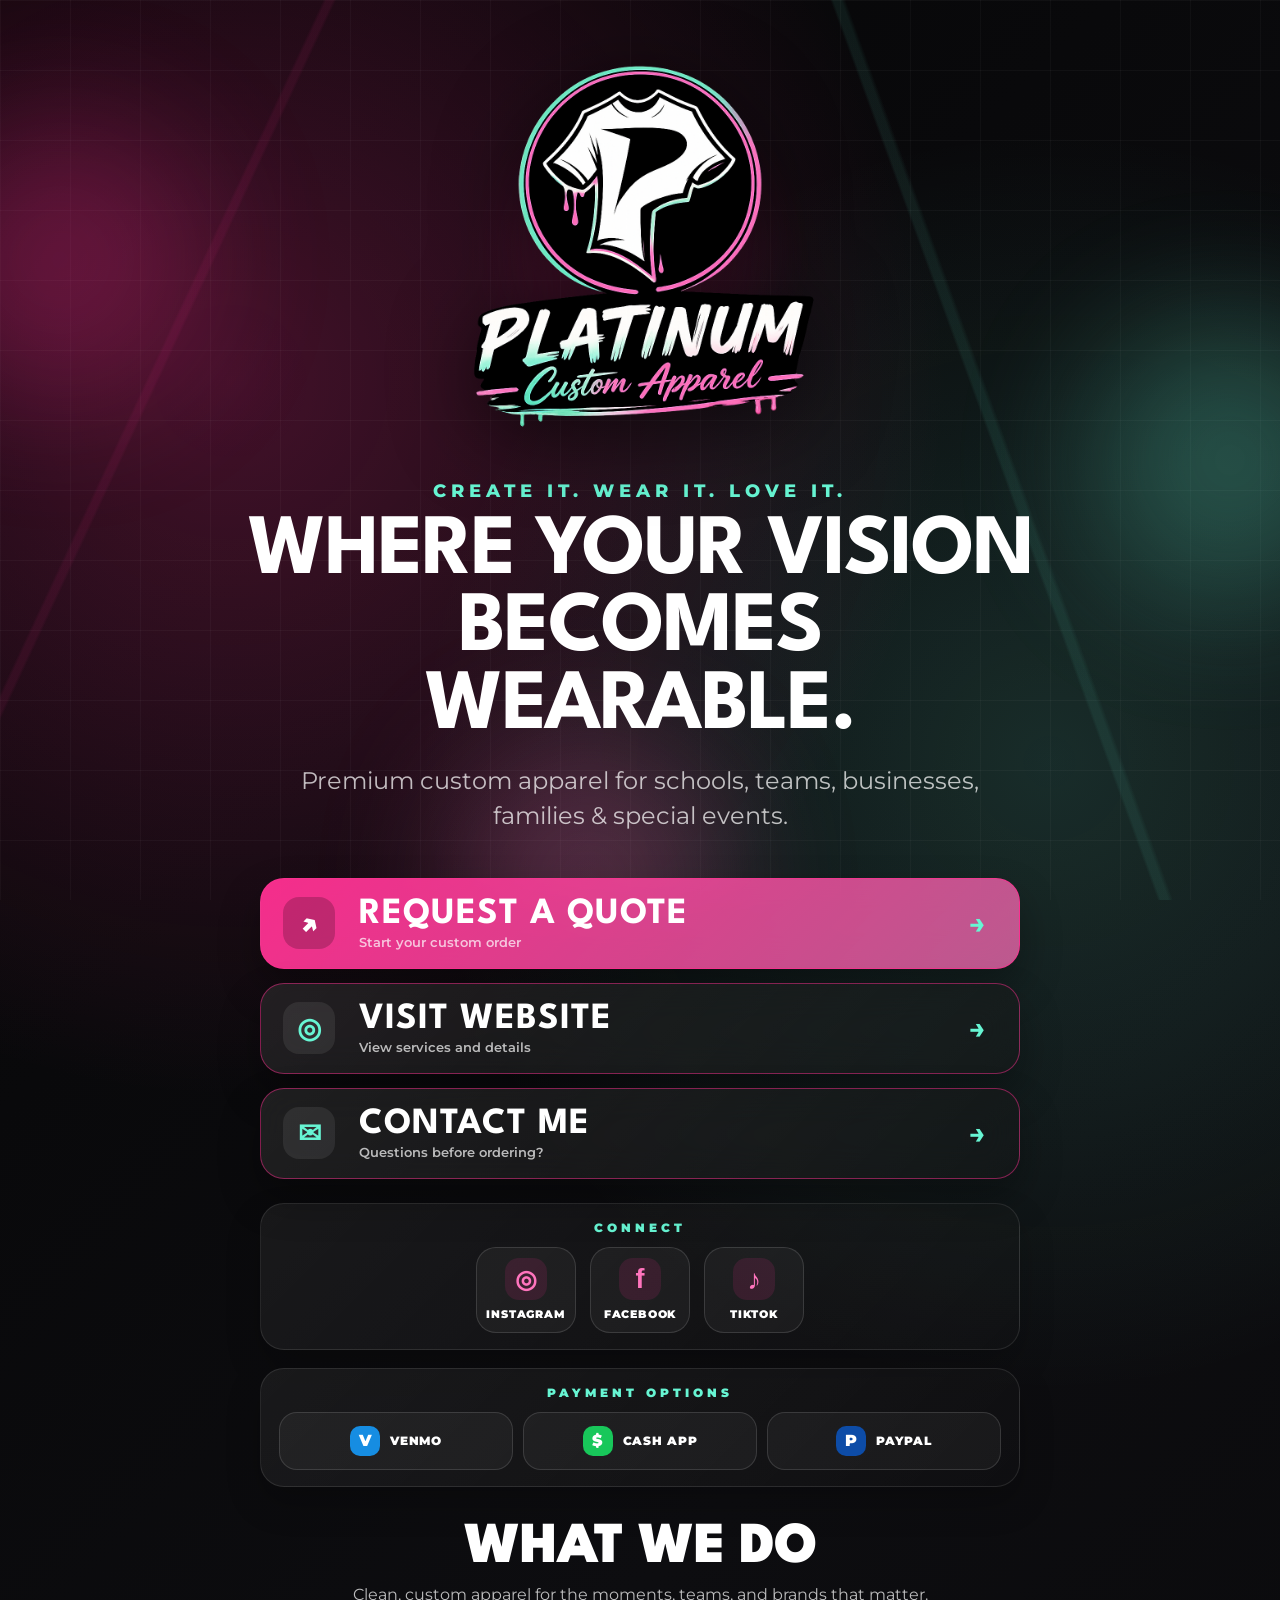
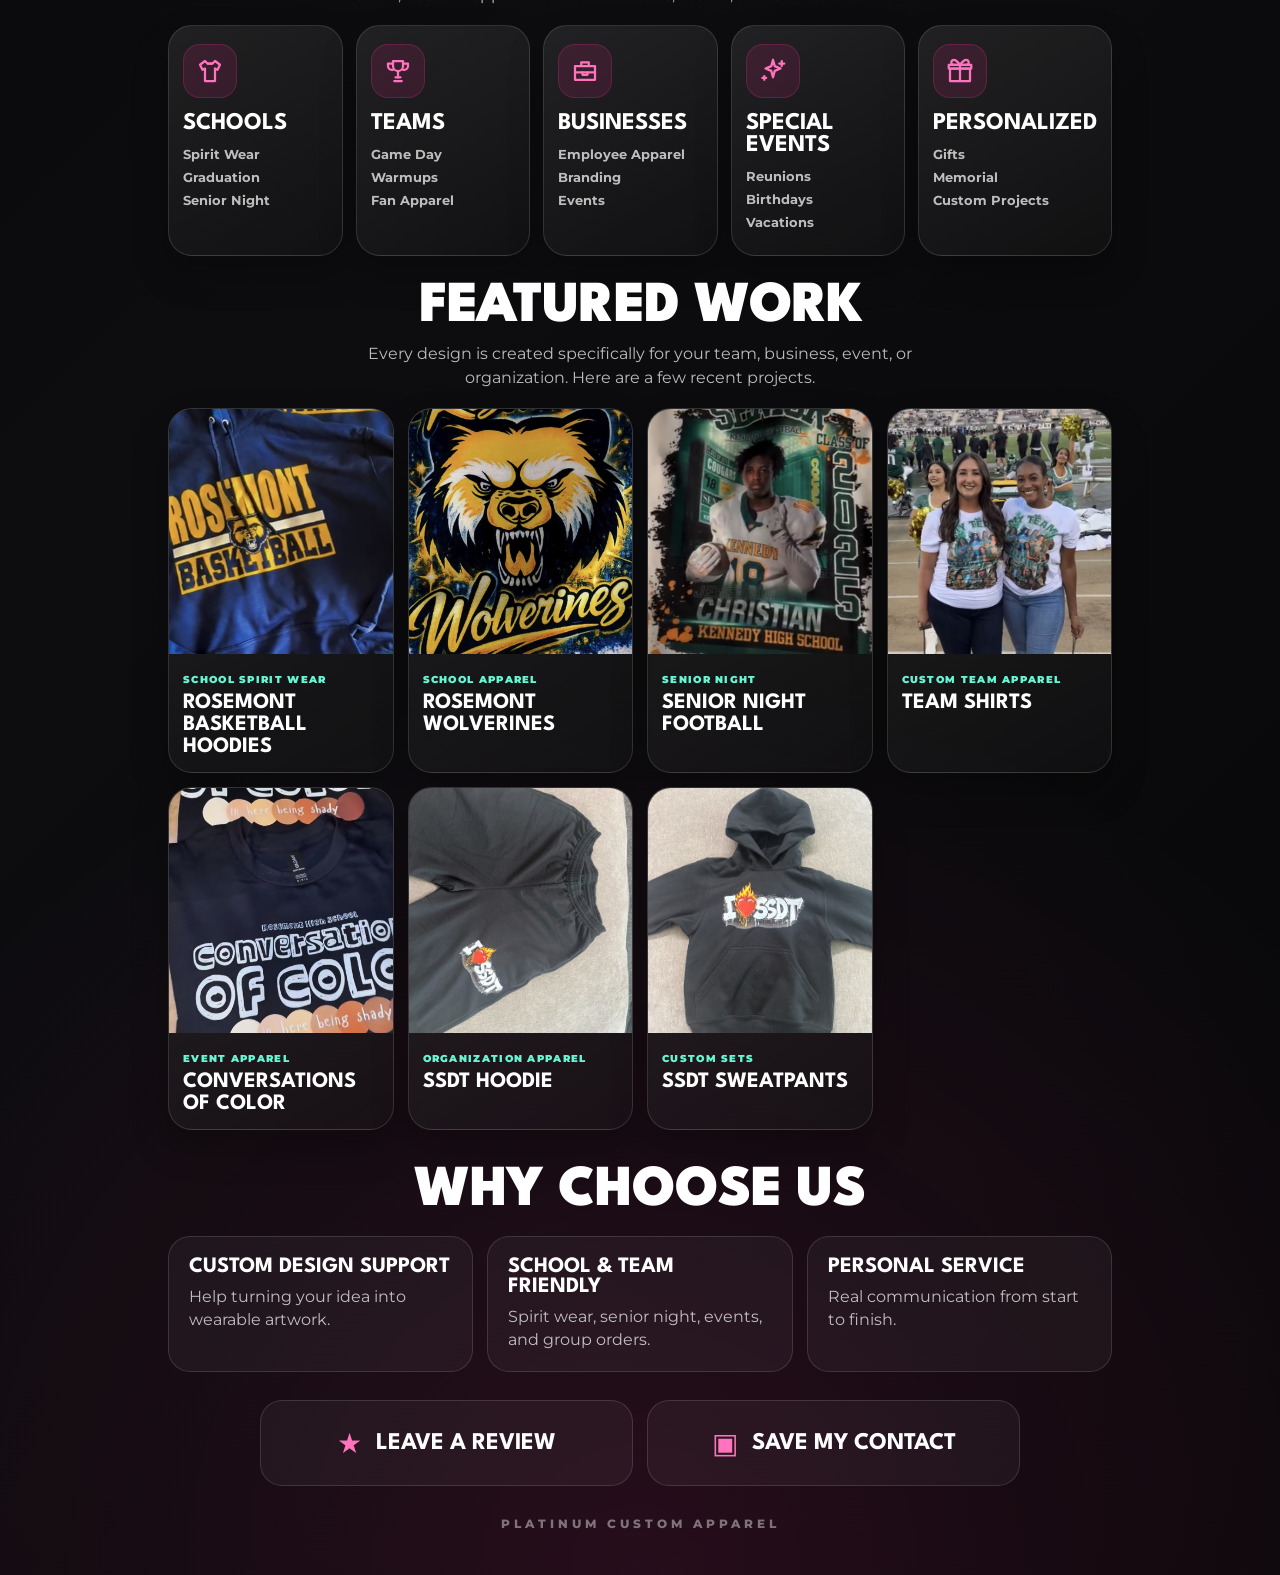
==== commit b802c3eb: "Add files via upload" ====
--- a/index.html
+++ b/index.html
@@ -10,37 +10,31 @@
 <link rel="stylesheet" href="style.css">
 </head>
 <body>
-<div class="background-grid"></div>
-<div class="ambient-orbs"><span></span><span></span><span></span></div>
-
+<div class="background-grid"></div><div class="ambient-orbs"><span></span><span></span><span></span></div>
 <main class="page">
 <section class="hero">
 <div class="logo-wrap"><img src="logo.png" class="logo" alt="Platinum Custom Apparel logo"></div>
-<p class="eyebrow" id="eyebrow"></p>
-<h1 id="headline"></h1>
-<p class="subheadline" id="subheadline"></p>
+<p class="eyebrow" id="eyebrow"></p><h1 id="headline"></h1><p class="subheadline" id="subheadline"></p>
 </section>
-
 <section class="actions">
 <a id="quoteLink" class="action-card primary" target="_blank" rel="noopener"><span class="action-icon">↗</span><span><strong id="quoteText"></strong><small>Start your custom order</small></span><b>→</b></a>
 <a id="websiteLink" class="action-card" target="_blank" rel="noopener"><span class="action-icon">◎</span><span><strong id="websiteText"></strong><small>View services and details</small></span><b>→</b></a>
 <a id="contactLink" class="action-card"><span class="action-icon">✉</span><span><strong id="contactText"></strong><small>Questions before ordering?</small></span><b>→</b></a>
 </section>
-
 <section class="connection-panel">
   <div class="connect-block">
     <p class="micro-heading">Connect</p>
     <div class="icon-row socials">
       <a id="instagramLink" class="icon-button instagram" target="_blank" rel="noopener">
-        <span class="brand-icon"><svg viewBox="0 0 24 24"><rect x="5" y="5" width="14" height="14" rx="4"></rect><circle cx="12" cy="12" r="3.2"></circle><circle cx="16.7" cy="7.3" r=".7"></circle></svg></span>
+        <span>◎</span>
         <small>Instagram</small>
       </a>
       <a id="facebookLink" class="icon-button facebook" target="_blank" rel="noopener">
-        <span class="brand-icon"><svg viewBox="0 0 24 24"><path d="M14 8h2V5h-2c-2.2 0-4 1.8-4 4v2H8v3h2v6h3v-6h2.4l.6-3h-3V9c0-.6.4-1 1-1z"></path></svg></span>
+        <span>f</span>
         <small>Facebook</small>
       </a>
       <a id="tiktokLink" class="icon-button tiktok" target="_blank" rel="noopener">
-        <span class="brand-icon"><svg viewBox="0 0 24 24"><path d="M14 4v9.2a4 4 0 1 1-3-3.9V12a1.7 1.7 0 1 0 1.2 1.6V4h2.4c.4 2 1.8 3.5 3.4 4.2V11c-1.5-.2-2.9-.9-4-2z"></path></svg></span>
+        <span>♪</span>
         <small>TikTok</small>
       </a>
     </div>
@@ -49,27 +43,42 @@
   <div class="connect-block">
     <p class="micro-heading">Payment Options</p>
     <div class="payment-row">
-      <a id="venmoLink" class="payment-card venmo" target="_blank" rel="noopener"><span>V</span><small>Venmo</small></a>
-      <a id="cashappLink" class="payment-card cashapp" target="_blank" rel="noopener"><span>$</span><small>Cash App</small></a>
-      <a id="paypalLink" class="payment-card paypal" target="_blank" rel="noopener"><span>P</span><small>PayPal</small></a>
+      <a id="venmoLink" class="payment-card venmo" target="_blank" rel="noopener">
+        <span>V</span>
+        <small>Venmo</small>
+      </a>
+      <a id="cashappLink" class="payment-card cashapp" target="_blank" rel="noopener">
+        <span>$</span>
+        <small>Cash App</small>
+      </a>
+      <a id="paypalLink" class="payment-card paypal" target="_blank" rel="noopener">
+        <span>P</span>
+        <small>PayPal</small>
+      </a>
     </div>
   </div>
 </section>
+<section class="services"><div class="section-heading"><span>What We Do</span><p>Clean, custom apparel for the moments, teams, and brands that matter.</p></div><div id="serviceGrid" class="service-grid"></div></section>
 
-<section class="services">
-<div class="section-heading"><span>What We Do</span><p>Clean, custom apparel for the moments, teams, and brands that matter.</p></div>
-<div id="serviceGrid" class="service-grid"></div>
+<section class="featured-work">
+  <div class="section-heading">
+    <span>Featured Work</span>
+    <p>Every design is created specifically for your team, business, event, or organization. Here are a few recent projects.</p>
+  </div>
+  <div id="projectGrid" class="project-grid"></div>
 </section>
 
-<section class="bottom-actions">
-<a id="reviewLink" class="mini-card" target="_blank" rel="noopener"><span>★</span><strong>Leave a Review</strong></a>
-<a href="contact.vcf" class="mini-card"><span>▣</span><strong>Save My Contact</strong></a>
+<section class="why-us">
+  <div class="section-heading compact"><span>Why Choose Us</span></div>
+  <div class="why-grid">
+    <article><strong>Custom Design Support</strong><p>Help turning your idea into wearable artwork.</p></article>
+    <article><strong>School & Team Friendly</strong><p>Spirit wear, senior night, events, and group orders.</p></article>
+    <article><strong>Personal Service</strong><p>Real communication from start to finish.</p></article>
+  </div>
 </section>
 
+<section class="bottom-actions"><a id="reviewLink" class="mini-card" target="_blank" rel="noopener"><span>★</span><strong>Leave a Review</strong></a><a href="contact.vcf" class="mini-card"><span>▣</span><strong>Save My Contact</strong></a></section>
 <footer id="footerText"></footer>
 </main>
-
-<script src="config.js"></script>
-<script src="script.js"></script>
-</body>
-</html>
+<script src="config.js"></script><script src="script.js"></script>
+</body></html>
--- a/style.css
+++ b/style.css
@@ -1 +1,2 @@
-:root{--black:#050506;--charcoal:#0d0d10;--pink:#ff2f91;--pink-soft:#ff74bd;--mint:#67f5d3;--white:#fff;--muted:rgba(255,255,255,.72);--line:rgba(255,255,255,.13);--pink-line:rgba(255,47,145,.48);--mint-line:rgba(103,245,211,.38)}*{box-sizing:border-box}html{background:var(--black)}body{margin:0;min-height:100vh;color:#fff;font-family:Montserrat,Arial,sans-serif;background:radial-gradient(circle at 18% 12%,rgba(255,47,145,.20),transparent 24%),radial-gradient(circle at 82% 24%,rgba(103,245,211,.14),transparent 24%),radial-gradient(circle at 50% 100%,rgba(255,47,145,.10),transparent 28%),linear-gradient(135deg,#050506 0%,#0d0d10 50%,#070708 100%);overflow-x:hidden}.background-grid{position:fixed;inset:0;z-index:0;pointer-events:none;background:linear-gradient(115deg,transparent 0 19%,rgba(255,47,145,.08) 19.2% 19.6%,transparent 19.8% 100%),linear-gradient(70deg,transparent 0 72%,rgba(103,245,211,.08) 72.2% 72.7%,transparent 73% 100%),linear-gradient(rgba(255,255,255,.035) 1px,transparent 1px),linear-gradient(90deg,rgba(255,255,255,.03) 1px,transparent 1px);background-size:100% 100%,100% 100%,70px 70px,70px 70px}.ambient-orbs{position:fixed;inset:0;overflow:hidden;pointer-events:none;z-index:0}.ambient-orbs span{position:absolute;width:280px;height:280px;border-radius:50%;filter:blur(75px);opacity:.22;animation:floatOrb 13s ease-in-out infinite}.ambient-orbs span:nth-child(1){background:var(--pink);left:-80px;top:120px}.ambient-orbs span:nth-child(2){background:var(--mint);right:-90px;top:320px;animation-delay:-4s}.ambient-orbs span:nth-child(3){background:var(--pink-soft);left:35%;bottom:-120px;animation-delay:-8s}@keyframes floatOrb{0%,100%{transform:translateY(0) scale(1)}50%{transform:translateY(-25px) scale(1.08)}}.page{position:relative;z-index:1;width:min(94vw,980px);margin:0 auto;padding:34px 18px 44px}.hero{text-align:center;padding:8px 0 18px}.logo-wrap{width:min(88vw,420px);margin:0 auto 18px;position:relative}.logo-wrap:before{content:"";position:absolute;inset:10%;border-radius:50%;background:radial-gradient(circle,rgba(255,47,145,.28),transparent 65%);filter:blur(22px)}.logo-wrap:after{content:"";position:absolute;inset:4%;border-radius:50%;background:linear-gradient(110deg,transparent 35%,rgba(103,245,211,.22),transparent 55%);opacity:0;transform:translateX(-30%);transition:.45s ease}.logo-wrap:hover:after{opacity:1;transform:translateX(30%)}.logo{position:relative;display:block;width:100%;height:auto;object-fit:contain;filter:drop-shadow(0 18px 40px rgba(0,0,0,.55));animation:logoLift 6s ease-in-out infinite}@keyframes logoLift{0%,100%{transform:translateY(0)}50%{transform:translateY(-6px)}}.eyebrow{margin:0 0 12px;color:var(--mint);font-size:clamp(13px,2vw,18px);font-weight:800;letter-spacing:5px;text-transform:uppercase}h1{margin:0 auto;max-width:800px;font-family:"League Spartan",Arial,sans-serif;font-size:clamp(42px,8vw,86px);line-height:.9;letter-spacing:-2px;text-transform:uppercase}.subheadline{max-width:710px;margin:18px auto 0;color:var(--muted);font-size:clamp(17px,2.4vw,24px);line-height:1.45}.actions{display:grid;gap:14px;max-width:760px;margin:26px auto 24px}.action-card{display:grid;grid-template-columns:58px 1fr 28px;align-items:center;gap:18px;min-height:88px;padding:18px 22px;text-decoration:none;color:#fff;border:1.5px solid var(--pink-line);border-radius:24px;background:linear-gradient(135deg,rgba(255,255,255,.10),rgba(255,255,255,.035)),rgba(0,0,0,.36);box-shadow:0 20px 42px rgba(0,0,0,.30);backdrop-filter:blur(18px);transition:.22s ease}.action-card.primary{border-color:rgba(255,47,145,.75);background:linear-gradient(135deg,rgba(255,47,145,.92),rgba(255,116,189,.68)),rgba(0,0,0,.28)}.action-card:hover{transform:translateY(-4px);border-color:var(--mint);box-shadow:0 26px 54px rgba(0,0,0,.42),0 0 0 1px rgba(103,245,211,.15)}.action-icon{width:52px;height:52px;display:grid;place-items:center;border-radius:16px;background:rgba(255,255,255,.08);color:var(--mint);font-size:28px;font-weight:900}.action-card.primary .action-icon{color:white;background:rgba(0,0,0,.20)}.action-card strong{display:block;font-family:"League Spartan",Arial,sans-serif;font-size:clamp(24px,4vw,37px);text-transform:uppercase;letter-spacing:1px}.action-card small{display:block;margin-top:3px;color:rgba(255,255,255,.70);font-weight:600}.action-card b{color:var(--mint);font-size:28px;transition:.22s ease}.action-card:hover b{transform:translateX(4px)}.connection-panel{max-width:760px;margin:2px auto 34px;display:grid;gap:18px}.connect-block{border:1px solid rgba(255,255,255,.10);border-radius:24px;padding:16px 18px;background:linear-gradient(135deg,rgba(255,255,255,.07),rgba(255,255,255,.025)),rgba(0,0,0,.24);box-shadow:0 16px 34px rgba(0,0,0,.22)}.micro-heading{margin:0 0 12px;text-align:center;color:var(--mint);font-size:12px;font-weight:900;letter-spacing:4px;text-transform:uppercase}.icon-row{display:flex;justify-content:center;gap:14px;flex-wrap:wrap}.icon-button{width:100px;min-height:86px;display:grid;justify-items:center;align-content:center;gap:7px;text-decoration:none;color:white;border:1.5px solid rgba(255,255,255,.13);border-radius:20px;background:rgba(255,255,255,.045);transition:.22s ease}.icon-button .brand-icon{width:42px;height:42px;display:grid;place-items:center;border-radius:14px;background:rgba(255,47,145,.12);color:var(--pink-soft)}.brand-icon svg{width:26px;height:26px;fill:none;stroke:currentColor;stroke-width:1.8;stroke-linecap:round;stroke-linejoin:round}.facebook .brand-icon svg,.tiktok .brand-icon svg{fill:currentColor;stroke:none}.icon-button small{font-size:11px;font-weight:900;text-transform:uppercase;letter-spacing:.8px}.icon-button:hover{transform:translateY(-3px);border-color:var(--mint);background:rgba(103,245,211,.055)}.icon-button:hover .brand-icon{color:var(--mint);background:rgba(103,245,211,.11)}.payment-row{display:grid;grid-template-columns:repeat(3,1fr);gap:10px}.payment-card{min-height:58px;display:flex;align-items:center;justify-content:center;gap:10px;text-decoration:none;color:white;border:1.5px solid rgba(255,255,255,.13);border-radius:18px;background:rgba(255,255,255,.045);transition:.22s ease}.payment-card span{width:30px;height:30px;display:grid;place-items:center;border-radius:10px;font-weight:900}.payment-card small{font-size:12px;font-weight:900;text-transform:uppercase;letter-spacing:.7px}.payment-card:hover{transform:translateY(-3px);border-color:var(--mint);background:rgba(103,245,211,.055)}.payment-card.venmo span{background:#168de2}.payment-card.cashapp span{background:#18c75a}.payment-card.paypal span{background:#0d4ca7}.section-heading{text-align:center;margin-bottom:18px}.section-heading span{display:block;font-family:"League Spartan",Arial,sans-serif;font-size:clamp(34px,5vw,58px);font-weight:900;letter-spacing:-1px;text-transform:uppercase}.section-heading p{max-width:620px;margin:8px auto 0;color:var(--muted);line-height:1.5}.service-grid{display:grid;grid-template-columns:repeat(5,1fr);gap:13px}.service-card{min-height:205px;border:1px solid var(--line);border-radius:24px;padding:18px 14px;background:linear-gradient(150deg,rgba(255,255,255,.10),rgba(255,255,255,.035)),rgba(0,0,0,.30);box-shadow:0 18px 35px rgba(0,0,0,.26);transition:.22s ease}.service-card:hover{transform:translateY(-5px);border-color:var(--mint-line);background:linear-gradient(150deg,rgba(103,245,211,.10),rgba(255,47,145,.06)),rgba(0,0,0,.33)}.service-icon{width:54px;height:54px;display:grid;place-items:center;margin-bottom:14px;border-radius:17px;background:rgba(255,47,145,.12);border:1px solid rgba(255,47,145,.22);color:var(--pink-soft)}.service-icon svg{width:30px;height:30px;fill:none;stroke:currentColor;stroke-width:1.8;stroke-linecap:round;stroke-linejoin:round}.service-card:hover .service-icon{color:var(--mint);background:rgba(103,245,211,.10);border-color:rgba(103,245,211,.24)}.service-card h2{margin:0 0 12px;font-family:"League Spartan",Arial,sans-serif;font-size:24px;text-transform:uppercase}.service-list p{margin:7px 0;color:var(--muted);font-size:13px;font-weight:700}.bottom-actions{max-width:760px;margin:28px auto 22px;display:grid;grid-template-columns:1fr 1fr;gap:14px}.mini-card{min-height:86px;display:flex;align-items:center;justify-content:center;gap:14px;text-decoration:none;color:white;border:1px solid var(--line);border-radius:22px;background:rgba(255,255,255,.045);transition:.22s ease}.mini-card:hover{border-color:var(--mint);transform:translateY(-3px)}.mini-card span{color:var(--pink-soft);font-size:28px}.mini-card strong{font-family:"League Spartan",Arial,sans-serif;font-size:24px;text-transform:uppercase}footer{text-align:center;color:rgba(255,255,255,.42);font-weight:800;letter-spacing:4px;text-transform:uppercase;font-size:12px;padding-top:8px}@media(max-width:850px){.service-grid{grid-template-columns:repeat(2,1fr)}.service-card:last-child{grid-column:1/-1}}@media(max-width:560px){.page{width:min(94vw,440px);padding:22px 13px 36px}.logo-wrap{width:min(90vw,330px)}h1{font-size:46px}.subheadline{font-size:16px}.action-card{grid-template-columns:48px 1fr 24px;min-height:76px;padding:14px 16px;border-radius:20px}.action-icon{width:44px;height:44px;font-size:23px}.action-card strong{font-size:23px}.action-card small{font-size:12px}.connection-panel{gap:14px}.connect-block{padding:14px}.icon-button{width:88px;min-height:78px}.payment-row{grid-template-columns:1fr}.payment-card{min-height:54px}.service-grid{grid-template-columns:1fr}.service-card{min-height:auto;display:grid;grid-template-columns:64px 1fr;align-items:center;gap:4px 10px}.service-icon{grid-row:1/3;margin-bottom:0}.service-list{display:flex;flex-wrap:wrap;gap:6px}.service-list p{margin:0}.bottom-actions{grid-template-columns:1fr}}@media(prefers-reduced-motion:reduce){*,*:before,*:after{animation:none!important;transition:none!important}}+:root{--black:#050506;--charcoal:#0d0d10;--pink:#ff2f91;--pink-soft:#ff74bd;--mint:#67f5d3;--white:#fff;--muted:rgba(255,255,255,.72);--line:rgba(255,255,255,.13);--pink-line:rgba(255,47,145,.48);--mint-line:rgba(103,245,211,.38)}*{box-sizing:border-box}html{background:var(--black)}body{margin:0;min-height:100vh;color:#fff;font-family:Montserrat,Arial,sans-serif;background:radial-gradient(circle at 18% 12%,rgba(255,47,145,.24),transparent 24%),radial-gradient(circle at 82% 24%,rgba(103,245,211,.14),transparent 24%),radial-gradient(circle at 50% 100%,rgba(255,47,145,.12),transparent 28%),linear-gradient(135deg,#050506 0%,#0d0d10 50%,#070708 100%);overflow-x:hidden}.background-grid{position:fixed;inset:0;z-index:0;pointer-events:none;background:linear-gradient(115deg,transparent 0 19%,rgba(255,47,145,.08) 19.2% 19.6%,transparent 19.8% 100%),linear-gradient(70deg,transparent 0 72%,rgba(103,245,211,.08) 72.2% 72.7%,transparent 73% 100%),linear-gradient(rgba(255,255,255,.035) 1px,transparent 1px),linear-gradient(90deg,rgba(255,255,255,.03) 1px,transparent 1px);background-size:100% 100%,100% 100%,70px 70px,70px 70px}.ambient-orbs{position:fixed;inset:0;overflow:hidden;pointer-events:none;z-index:0}.ambient-orbs span{position:absolute;width:280px;height:280px;border-radius:50%;filter:blur(70px);opacity:.26;animation:floatOrb 13s ease-in-out infinite}.ambient-orbs span:nth-child(1){background:var(--pink);left:-80px;top:120px}.ambient-orbs span:nth-child(2){background:var(--mint);right:-90px;top:320px;animation-delay:-4s}.ambient-orbs span:nth-child(3){background:var(--pink-soft);left:35%;bottom:-120px;animation-delay:-8s}@keyframes floatOrb{0%,100%{transform:translateY(0) scale(1)}50%{transform:translateY(-25px) scale(1.08)}}.page{position:relative;z-index:1;width:min(94vw,980px);margin:0 auto;padding:34px 18px 44px}.hero{text-align:center;padding:8px 0 18px}.logo-wrap{width:min(88vw,420px);margin:0 auto 18px;position:relative}.logo-wrap:before{content:"";position:absolute;inset:10%;border-radius:50%;background:radial-gradient(circle,rgba(255,47,145,.32),transparent 65%);filter:blur(22px)}.logo{position:relative;display:block;width:100%;height:auto;object-fit:contain;filter:drop-shadow(0 18px 40px rgba(0,0,0,.55));animation:logoLift 6s ease-in-out infinite}@keyframes logoLift{0%,100%{transform:translateY(0)}50%{transform:translateY(-6px)}}.eyebrow{margin:0 0 12px;color:var(--mint);font-size:clamp(13px,2vw,18px);font-weight:800;letter-spacing:5px;text-transform:uppercase}h1{margin:0 auto;max-width:800px;font-family:"League Spartan",Arial,sans-serif;font-size:clamp(42px,8vw,86px);line-height:.9;letter-spacing:-2px;text-transform:uppercase}.subheadline{max-width:710px;margin:18px auto 0;color:var(--muted);font-size:clamp(17px,2.4vw,24px);line-height:1.45}.actions{display:grid;gap:14px;max-width:760px;margin:26px auto 24px}.action-card{display:grid;grid-template-columns:58px 1fr 28px;align-items:center;gap:18px;min-height:88px;padding:18px 22px;text-decoration:none;color:#fff;border:1.5px solid var(--pink-line);border-radius:24px;background:linear-gradient(135deg,rgba(255,255,255,.10),rgba(255,255,255,.035)),rgba(0,0,0,.36);box-shadow:0 20px 42px rgba(0,0,0,.30);backdrop-filter:blur(18px);transition:.22s ease}.action-card.primary{border-color:rgba(255,47,145,.75);background:linear-gradient(135deg,rgba(255,47,145,.96),rgba(255,116,189,.72)),rgba(0,0,0,.28)}.action-card:hover{transform:translateY(-4px);border-color:var(--mint);box-shadow:0 26px 54px rgba(0,0,0,.42),0 0 0 1px rgba(103,245,211,.15)}.action-icon{width:52px;height:52px;display:grid;place-items:center;border-radius:16px;background:rgba(255,255,255,.08);color:var(--mint);font-size:28px;font-weight:900}.action-card.primary .action-icon{color:white;background:rgba(0,0,0,.20)}.action-card strong{display:block;font-family:"League Spartan",Arial,sans-serif;font-size:clamp(24px,4vw,37px);text-transform:uppercase;letter-spacing:1px}.action-card small{display:block;margin-top:3px;color:rgba(255,255,255,.70);font-weight:600}.action-card b{color:var(--mint);font-size:28px;transition:.22s ease}.action-card:hover b{transform:translateX(4px)}.connection-panel{max-width:760px;margin:2px auto 34px;display:grid;gap:18px}.connect-block{border:1px solid rgba(255,255,255,.10);border-radius:24px;padding:16px 18px;background:linear-gradient(135deg,rgba(255,255,255,.07),rgba(255,255,255,.025)),rgba(0,0,0,.24);box-shadow:0 16px 34px rgba(0,0,0,.22)}.micro-heading{margin:0 0 12px;text-align:center;color:var(--mint);font-size:12px;font-weight:900;letter-spacing:4px;text-transform:uppercase}.icon-row{display:flex;justify-content:center;gap:14px;flex-wrap:wrap}.icon-button{width:100px;min-height:86px;display:grid;justify-items:center;align-content:center;gap:7px;text-decoration:none;color:white;border:1.5px solid rgba(255,255,255,.13);border-radius:20px;background:rgba(255,255,255,.045);transition:.22s ease}.icon-button span{width:42px;height:42px;display:grid;place-items:center;border-radius:14px;background:rgba(255,47,145,.12);color:var(--pink-soft);font-size:25px;font-weight:900}.icon-button small{font-size:11px;font-weight:900;text-transform:uppercase;letter-spacing:.8px}.icon-button:hover{transform:translateY(-3px);border-color:var(--mint);background:rgba(103,245,211,.055)}.icon-button:hover span{color:var(--mint);background:rgba(103,245,211,.11)}.facebook span{font-family:Arial,sans-serif;font-size:27px}.tiktok span{font-size:28px}.payment-row{display:grid;grid-template-columns:repeat(3,1fr);gap:10px}.payment-card{min-height:58px;display:flex;align-items:center;justify-content:center;gap:10px;text-decoration:none;color:white;border:1.5px solid rgba(255,255,255,.13);border-radius:18px;background:rgba(255,255,255,.045);transition:.22s ease}.payment-card span{width:30px;height:30px;display:grid;place-items:center;border-radius:10px;font-weight:900}.payment-card small{font-size:12px;font-weight:900;text-transform:uppercase;letter-spacing:.7px}.payment-card:hover{transform:translateY(-3px);border-color:var(--mint);background:rgba(103,245,211,.055)}.payment-card.venmo span{background:#168de2}.payment-card.cashapp span{background:#18c75a}.payment-card.paypal span{background:#0d4ca7}@media(max-width:560px){.connection-panel{gap:14px}.connect-block{padding:14px}.icon-button{width:88px;min-height:78px}.payment-row{grid-template-columns:1fr}.payment-card{min-height:54px}}.section-heading{text-align:center;margin-bottom:18px}.section-heading span{display:block;font-family:"League Spartan",Arial,sans-serif;font-size:clamp(34px,5vw,58px);font-weight:900;letter-spacing:-1px;text-transform:uppercase}.section-heading p{max-width:620px;margin:8px auto 0;color:var(--muted);line-height:1.5}.service-grid{display:grid;grid-template-columns:repeat(5,1fr);gap:13px}.service-card{min-height:205px;border:1px solid var(--line);border-radius:24px;padding:18px 14px;background:linear-gradient(150deg,rgba(255,255,255,.10),rgba(255,255,255,.035)),rgba(0,0,0,.30);box-shadow:0 18px 35px rgba(0,0,0,.26);transition:.22s ease}.service-card:hover{transform:translateY(-5px);border-color:var(--mint-line);background:linear-gradient(150deg,rgba(103,245,211,.10),rgba(255,47,145,.06)),rgba(0,0,0,.33)}.service-icon{width:54px;height:54px;display:grid;place-items:center;margin-bottom:14px;border-radius:17px;background:rgba(255,47,145,.12);border:1px solid rgba(255,47,145,.22);color:var(--pink-soft)}.service-icon svg{width:30px;height:30px;fill:none;stroke:currentColor;stroke-width:1.8;stroke-linecap:round;stroke-linejoin:round}.service-card h2{margin:0 0 12px;font-family:"League Spartan",Arial,sans-serif;font-size:24px;text-transform:uppercase}.service-list p{margin:7px 0;color:var(--muted);font-size:13px;font-weight:700}.bottom-actions{max-width:760px;margin:28px auto 22px;display:grid;grid-template-columns:1fr 1fr;gap:14px}.mini-card{min-height:86px;display:flex;align-items:center;justify-content:center;gap:14px;text-decoration:none;color:white;border:1px solid var(--line);border-radius:22px;background:rgba(255,255,255,.045);transition:.22s ease}.mini-card:hover{border-color:var(--mint);transform:translateY(-3px)}.mini-card span{color:var(--pink-soft);font-size:28px}.mini-card strong{font-family:"League Spartan",Arial,sans-serif;font-size:24px;text-transform:uppercase}footer{text-align:center;color:rgba(255,255,255,.42);font-weight:800;letter-spacing:4px;text-transform:uppercase;font-size:12px;padding-top:8px}@media(max-width:850px){.service-grid{grid-template-columns:repeat(2,1fr)}.service-card:last-child{grid-column:1/-1}}@media(max-width:560px){.page{width:min(94vw,440px);padding:22px 13px 36px}.logo-wrap{width:min(90vw,330px)}h1{font-size:46px}.subheadline{font-size:16px}.action-card{grid-template-columns:48px 1fr 24px;min-height:76px;padding:14px 16px;border-radius:20px}.action-icon{width:44px;height:44px;font-size:23px}.action-card strong{font-size:23px}.action-card small{font-size:12px}.service-grid{grid-template-columns:1fr}.service-card{min-height:auto;display:grid;grid-template-columns:64px 1fr;align-items:center;gap:4px 10px}.service-icon{grid-row:1/3;margin-bottom:0}.service-list{display:flex;flex-wrap:wrap;gap:6px}.service-list p{margin:0}.bottom-actions{grid-template-columns:1fr}}@media(prefers-reduced-motion:reduce){*,*:before,*:after{animation:none!important;transition:none!important}}
+.featured-work{margin-top:24px}.section-heading.compact{margin-top:34px}.project-grid{display:grid;grid-template-columns:repeat(4,1fr);gap:14px}.project-card{border:1px solid var(--line);border-radius:24px;overflow:hidden;background:linear-gradient(150deg,rgba(255,255,255,.10),rgba(255,255,255,.035)),rgba(0,0,0,.30);box-shadow:0 18px 35px rgba(0,0,0,.26);transition:.22s ease}.project-card:hover{transform:translateY(-5px);border-color:var(--mint-line)}.project-image-wrap{height:245px;overflow:hidden;background:rgba(255,255,255,.04)}.project-image-wrap img{width:100%;height:100%;object-fit:cover;display:block;transition:.35s ease}.project-card:hover img{transform:scale(1.05)}.project-info{padding:14px}.project-info small{display:inline-block;margin-bottom:6px;color:var(--mint);font-size:10px;font-weight:900;letter-spacing:1.3px;text-transform:uppercase}.project-info strong{display:block;font-family:"League Spartan",Arial,sans-serif;font-size:22px;text-transform:uppercase;line-height:1}.why-grid{display:grid;grid-template-columns:repeat(3,1fr);gap:14px}.why-grid article{border:1px solid var(--line);border-radius:22px;padding:20px;background:rgba(255,255,255,.045)}.why-grid strong{font-family:"League Spartan",Arial,sans-serif;text-transform:uppercase;font-size:22px}.why-grid p{color:var(--muted);line-height:1.45;margin:8px 0 0}@media(max-width:900px){.project-grid{grid-template-columns:repeat(2,1fr)}.why-grid{grid-template-columns:1fr}}@media(max-width:560px){.project-grid{grid-template-columns:1fr}.project-image-wrap{height:285px}}
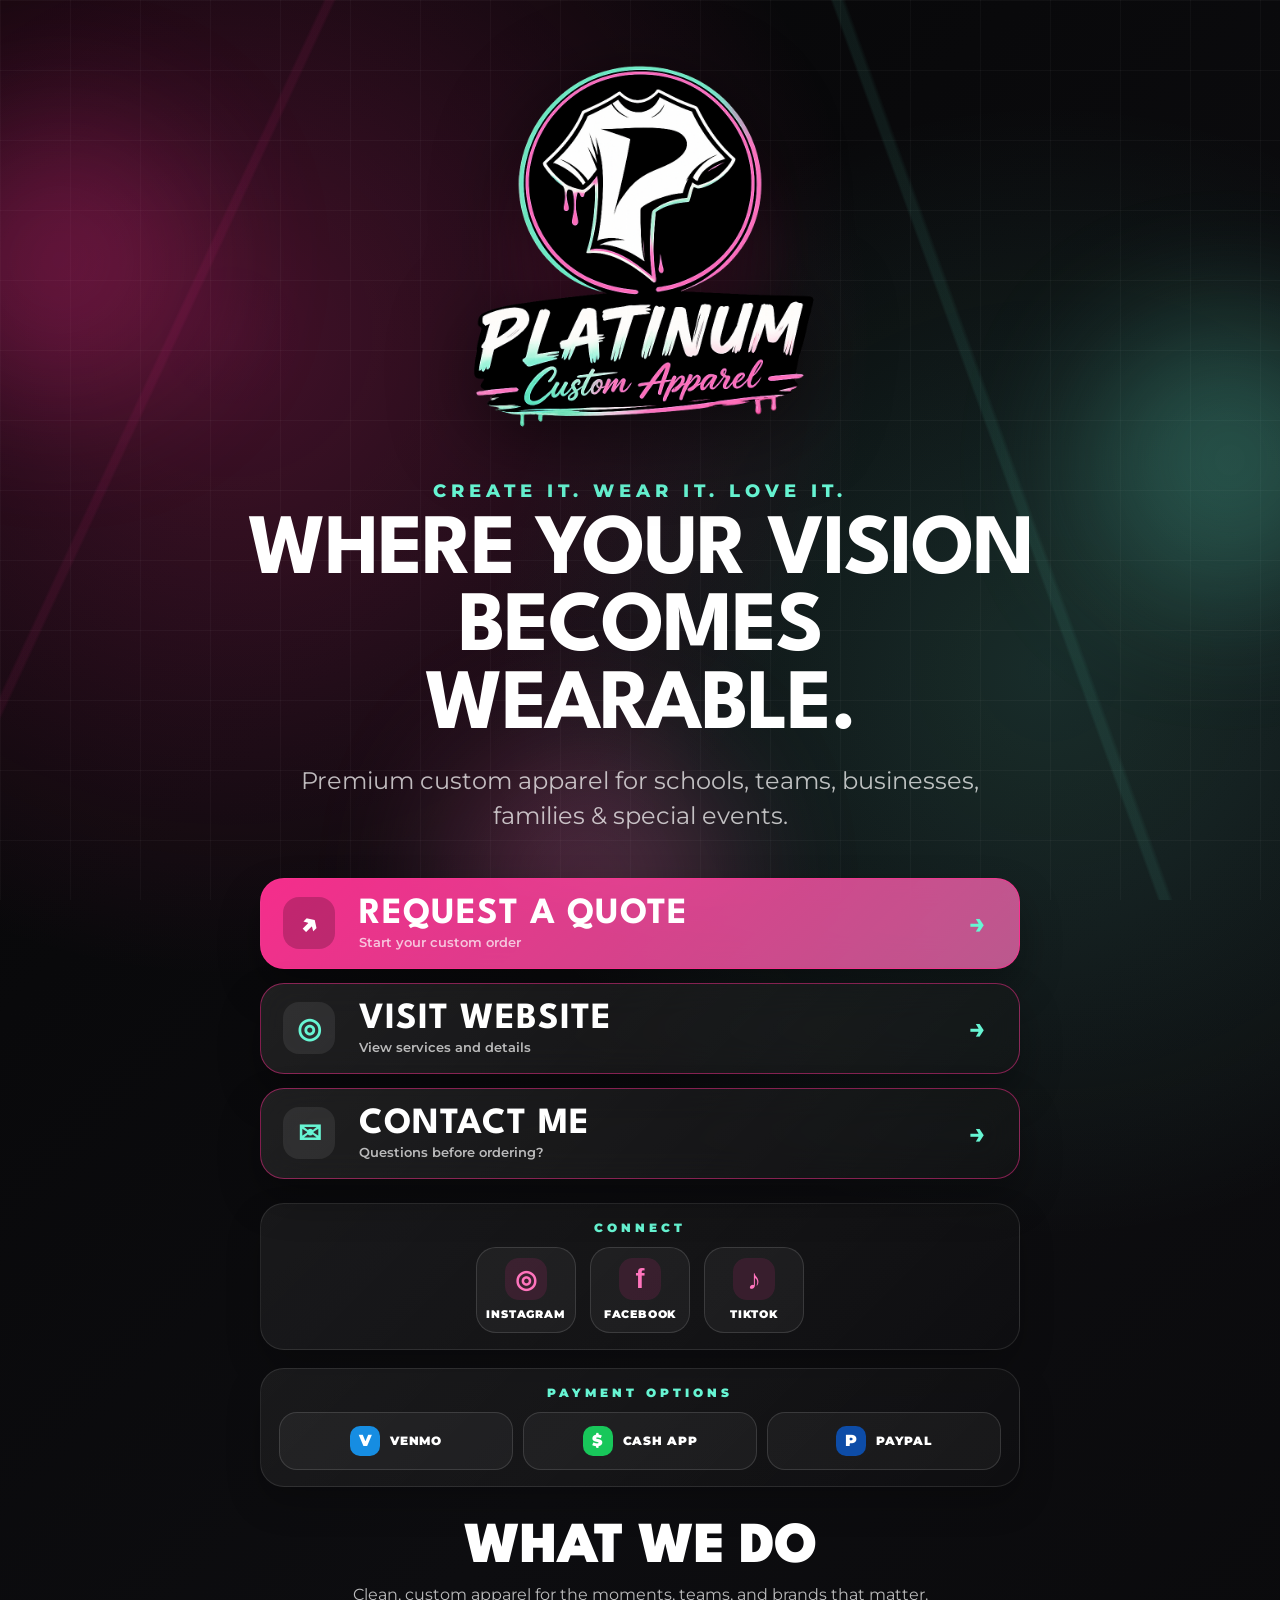
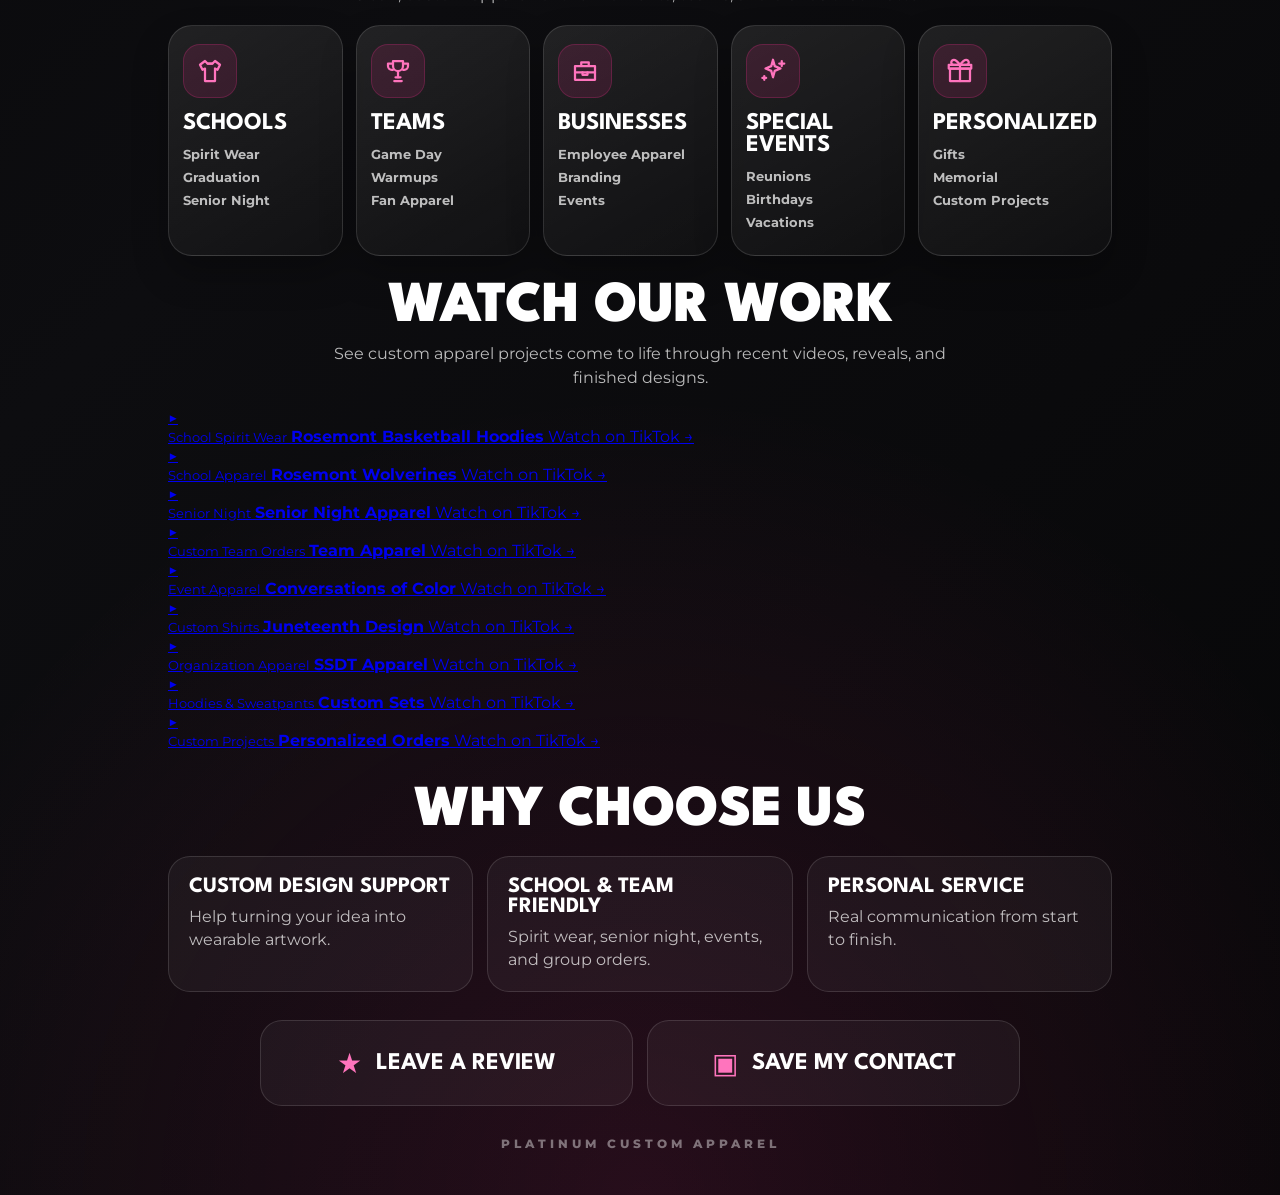
==== commit 94e3cfab: "Add files via upload" ====
--- a/index.html
+++ b/index.html
@@ -62,10 +62,10 @@
 
 <section class="featured-work">
   <div class="section-heading">
-    <span>Featured Work</span>
-    <p>Every design is created specifically for your team, business, event, or organization. Here are a few recent projects.</p>
+    <span>Watch Our Work</span>
+    <p>See custom apparel projects come to life through recent videos, reveals, and finished designs.</p>
   </div>
-  <div id="projectGrid" class="project-grid"></div>
+  <div id="videoGrid" class="video-grid"></div>
 </section>
 
 <section class="why-us">
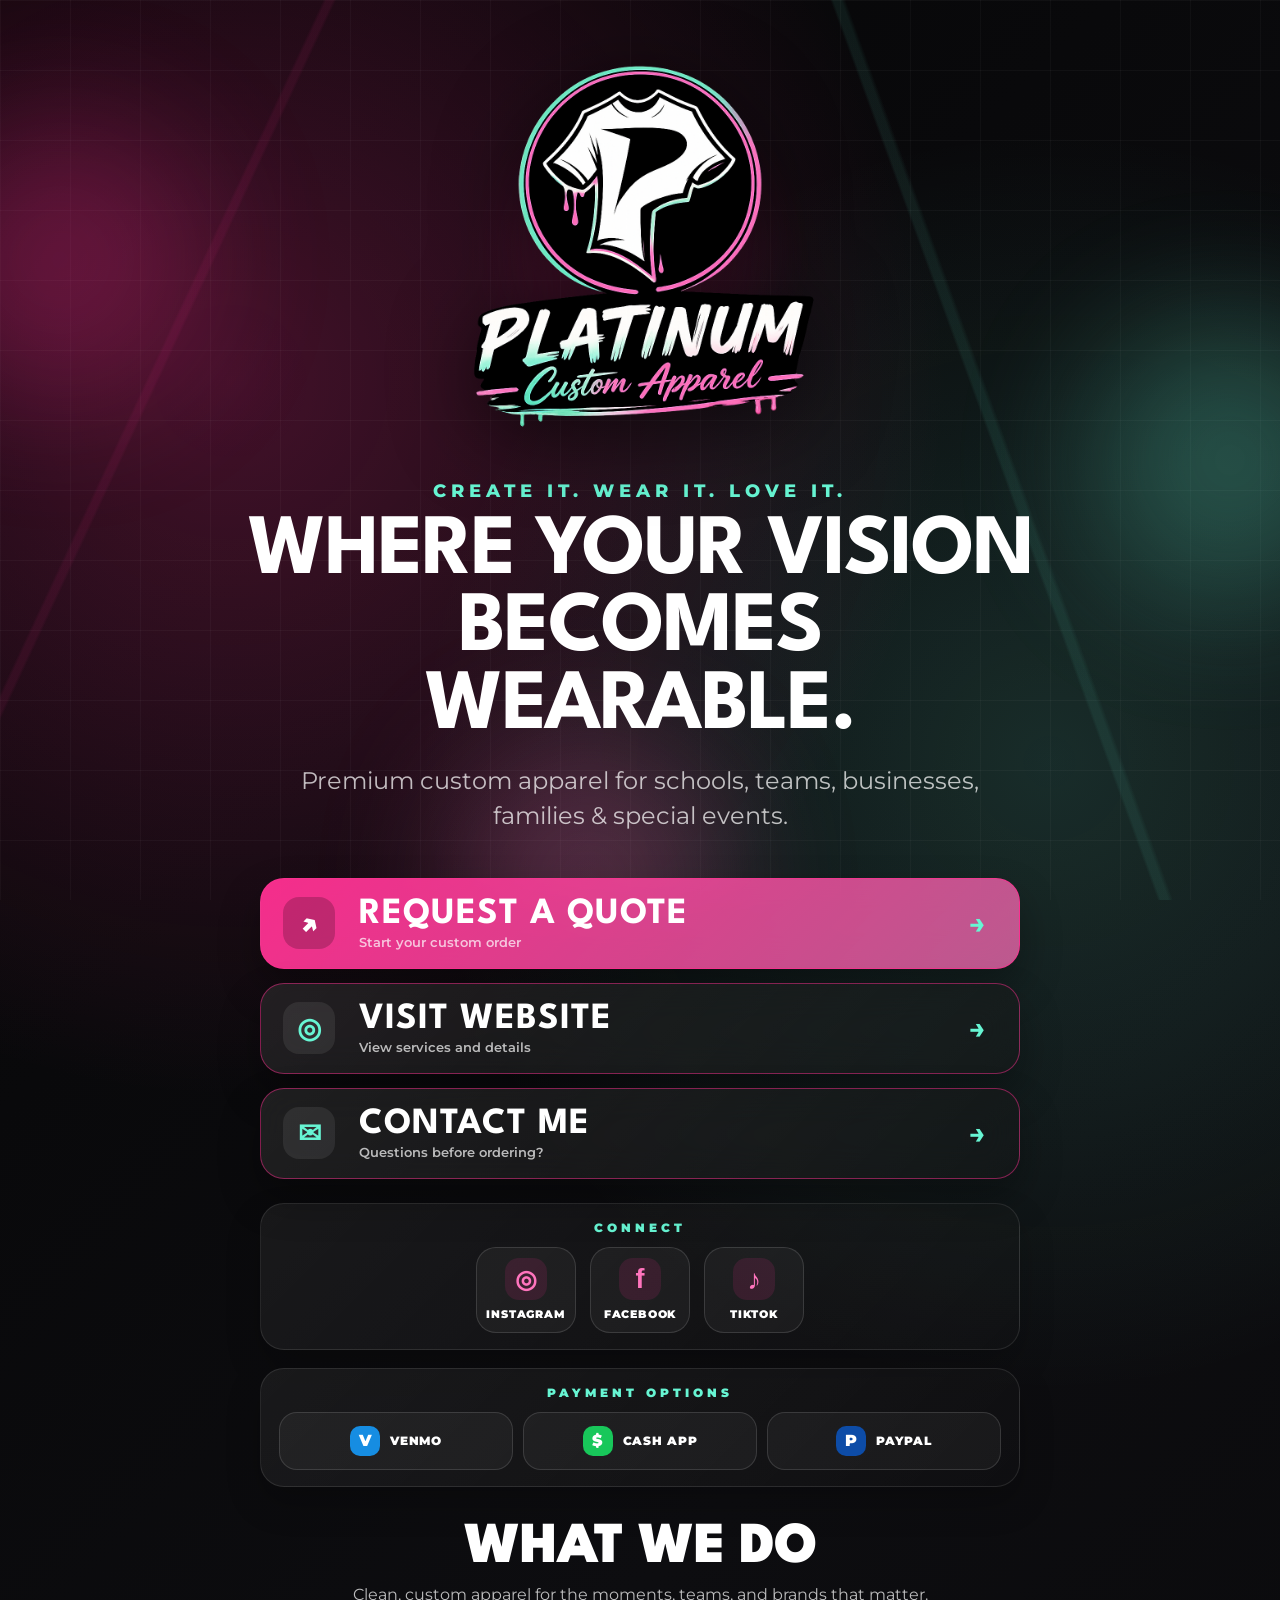
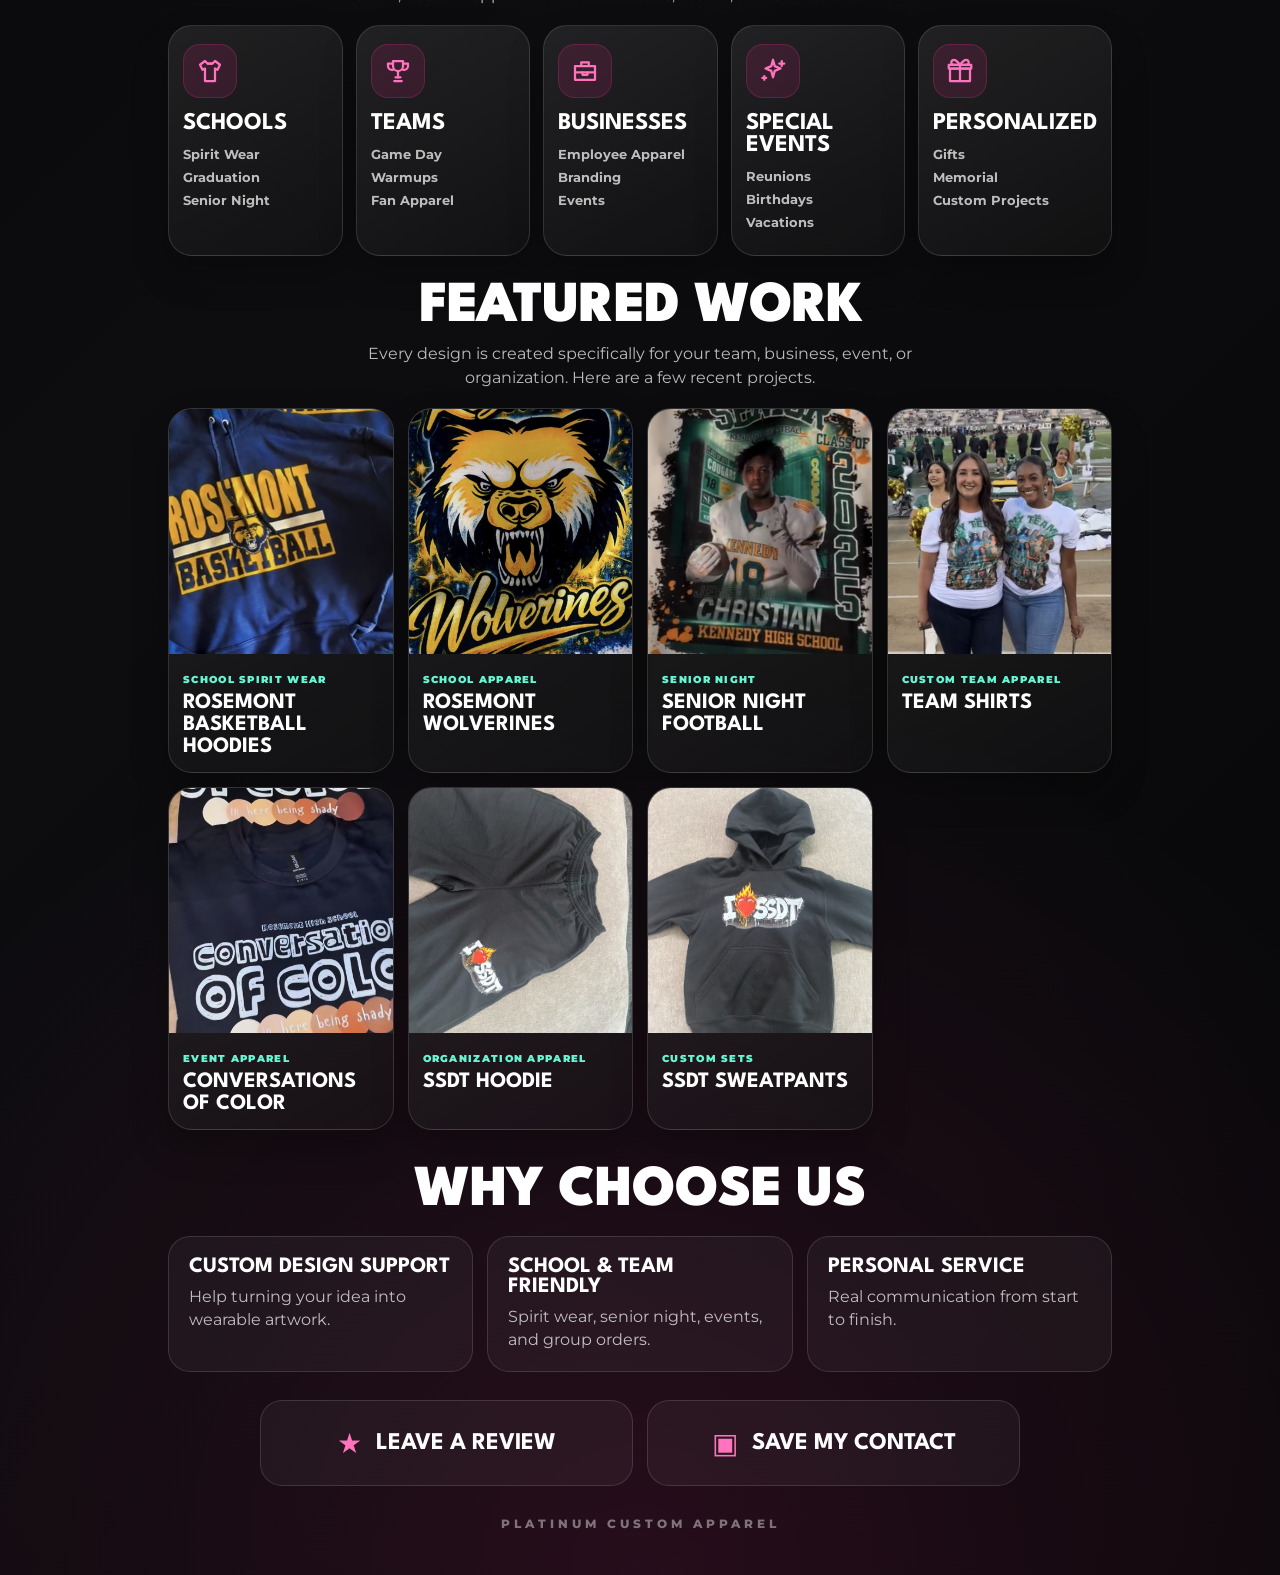
==== commit ee9e6d75: "Add files via upload" ====
--- a/index.html
+++ b/index.html
@@ -62,10 +62,10 @@
 
 <section class="featured-work">
   <div class="section-heading">
-    <span>Watch Our Work</span>
-    <p>See custom apparel projects come to life through recent videos, reveals, and finished designs.</p>
+    <span>Featured Work</span>
+    <p>Every design is created specifically for your team, business, event, or organization. Here are a few recent projects.</p>
   </div>
-  <div id="videoGrid" class="video-grid"></div>
+  <div id="projectGrid" class="project-grid"></div>
 </section>
 
 <section class="why-us">
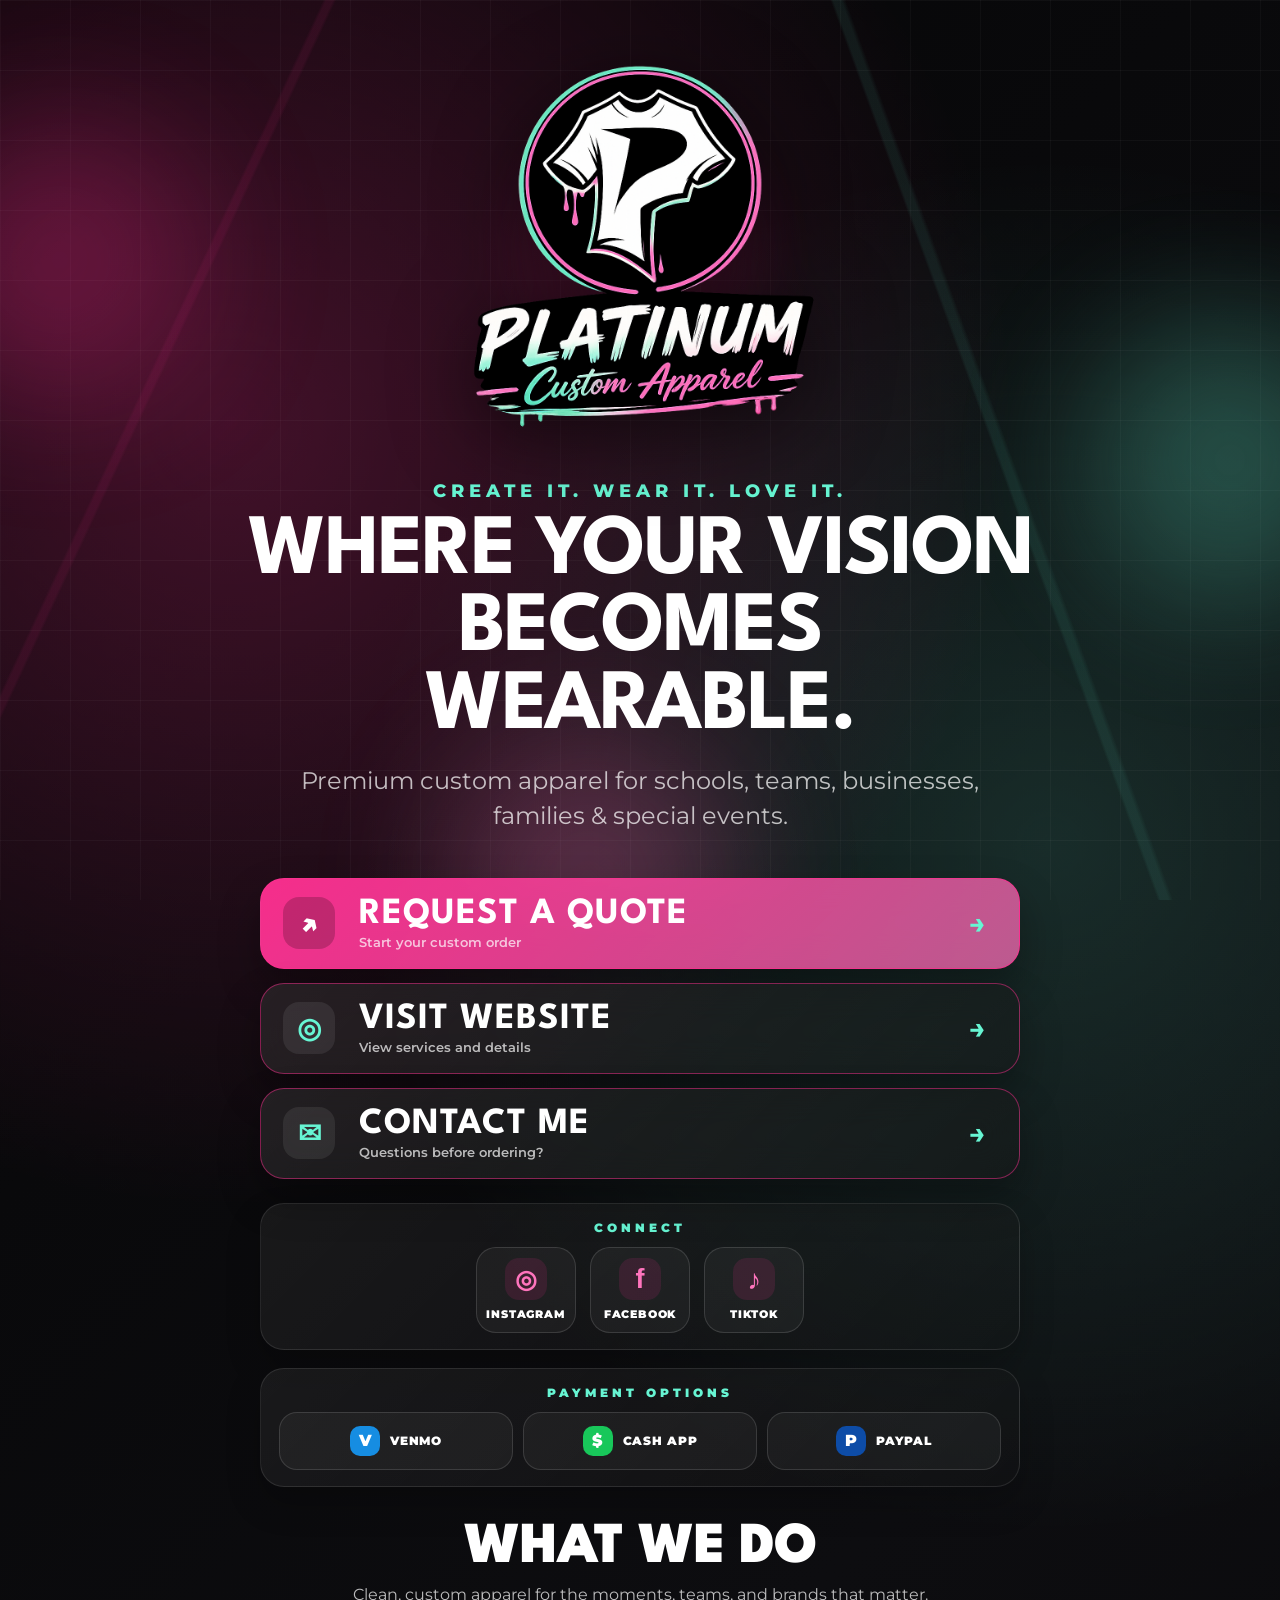
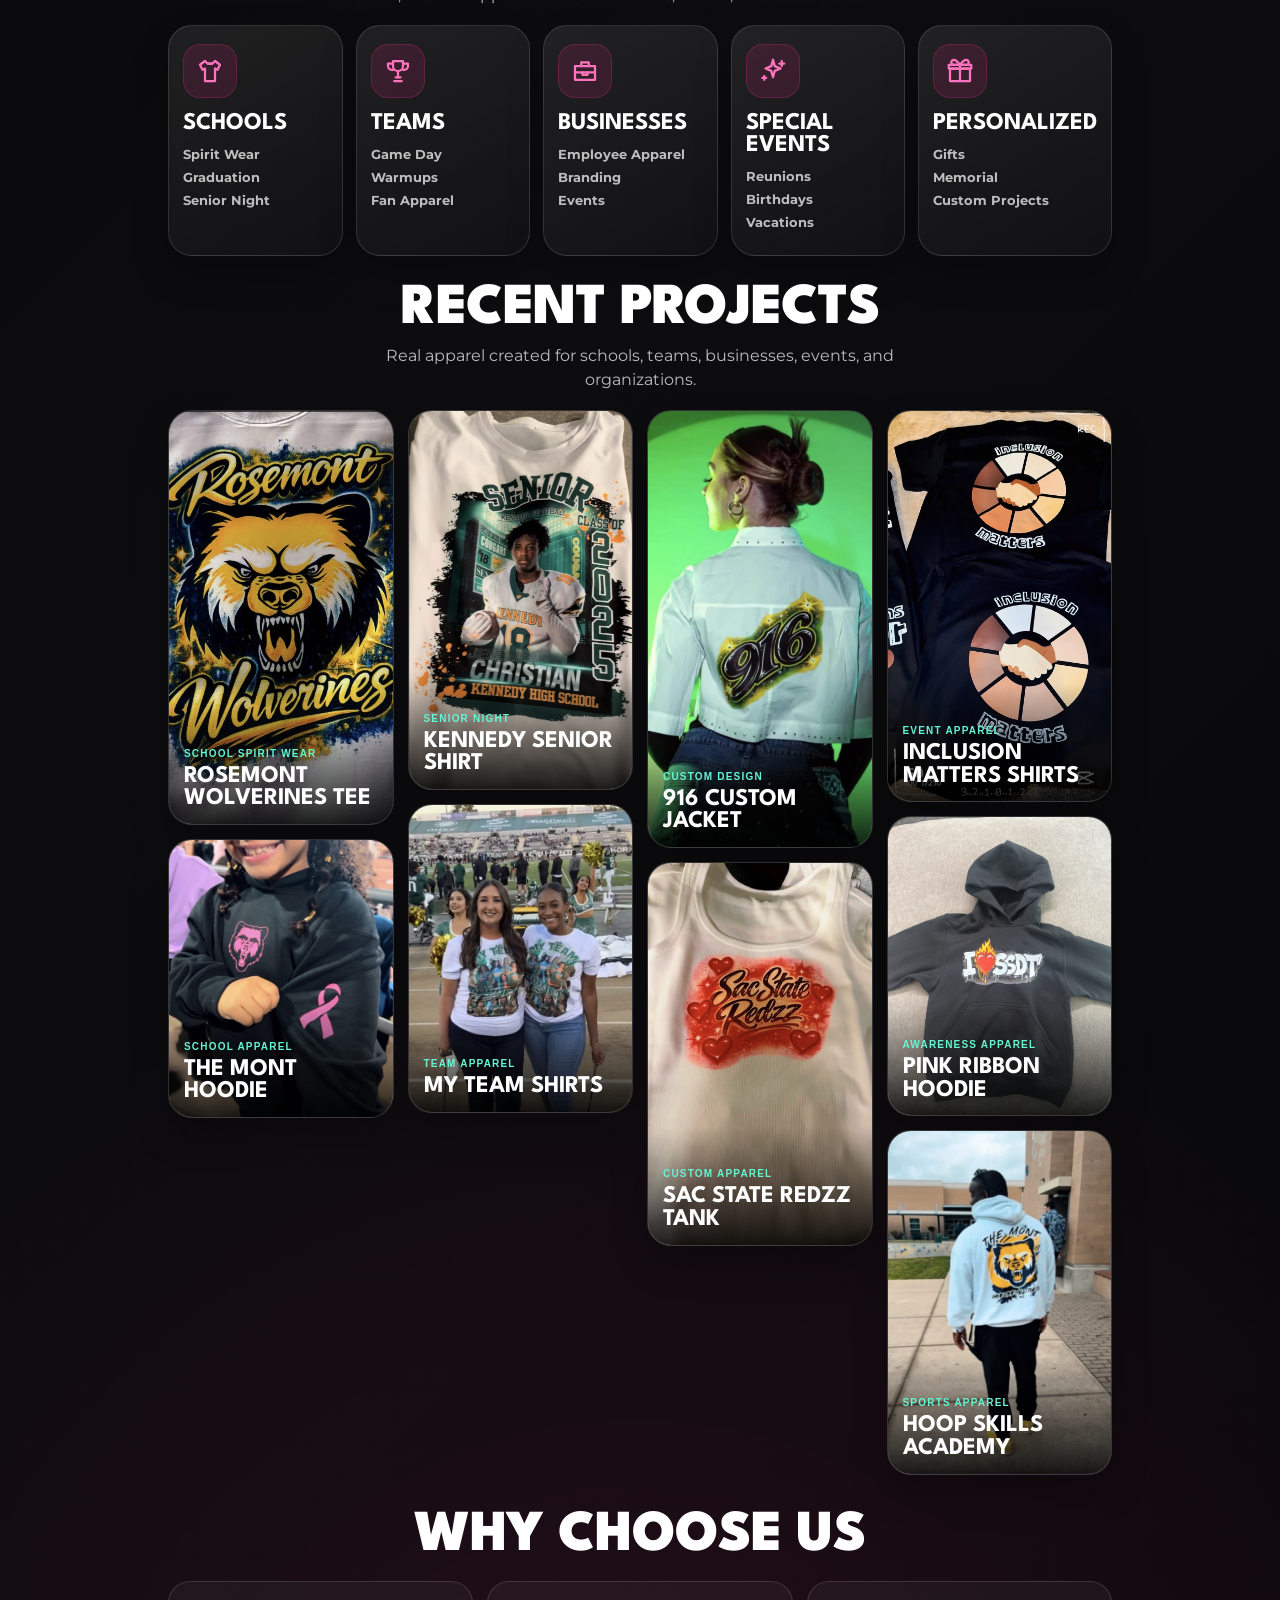
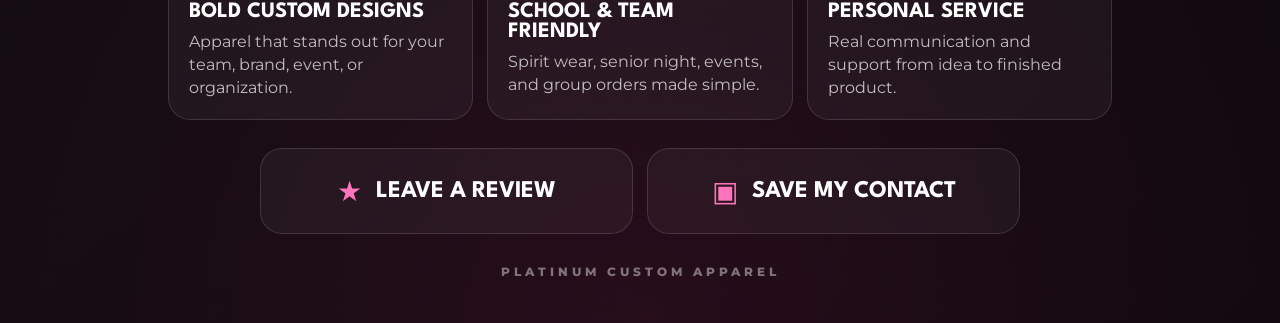
==== commit c8374ec0: "Add files via upload" ====
--- a/index.html
+++ b/index.html
@@ -60,20 +60,20 @@
 </section>
 <section class="services"><div class="section-heading"><span>What We Do</span><p>Clean, custom apparel for the moments, teams, and brands that matter.</p></div><div id="serviceGrid" class="service-grid"></div></section>
 
-<section class="featured-work">
+<section class="recent-projects">
   <div class="section-heading">
-    <span>Featured Work</span>
-    <p>Every design is created specifically for your team, business, event, or organization. Here are a few recent projects.</p>
+    <span>Recent Projects</span>
+    <p>Real apparel created for schools, teams, businesses, events, and organizations.</p>
   </div>
-  <div id="projectGrid" class="project-grid"></div>
+  <div id="projectGrid" class="project-grid masonry-style"></div>
 </section>
 
 <section class="why-us">
   <div class="section-heading compact"><span>Why Choose Us</span></div>
   <div class="why-grid">
-    <article><strong>Custom Design Support</strong><p>Help turning your idea into wearable artwork.</p></article>
-    <article><strong>School & Team Friendly</strong><p>Spirit wear, senior night, events, and group orders.</p></article>
-    <article><strong>Personal Service</strong><p>Real communication from start to finish.</p></article>
+    <article><strong>Bold Custom Designs</strong><p>Apparel that stands out for your team, brand, event, or organization.</p></article>
+    <article><strong>School & Team Friendly</strong><p>Spirit wear, senior night, events, and group orders made simple.</p></article>
+    <article><strong>Personal Service</strong><p>Real communication and support from idea to finished product.</p></article>
   </div>
 </section>
 
--- a/style.css
+++ b/style.css
@@ -1,2 +1,2 @@
 :root{--black:#050506;--charcoal:#0d0d10;--pink:#ff2f91;--pink-soft:#ff74bd;--mint:#67f5d3;--white:#fff;--muted:rgba(255,255,255,.72);--line:rgba(255,255,255,.13);--pink-line:rgba(255,47,145,.48);--mint-line:rgba(103,245,211,.38)}*{box-sizing:border-box}html{background:var(--black)}body{margin:0;min-height:100vh;color:#fff;font-family:Montserrat,Arial,sans-serif;background:radial-gradient(circle at 18% 12%,rgba(255,47,145,.24),transparent 24%),radial-gradient(circle at 82% 24%,rgba(103,245,211,.14),transparent 24%),radial-gradient(circle at 50% 100%,rgba(255,47,145,.12),transparent 28%),linear-gradient(135deg,#050506 0%,#0d0d10 50%,#070708 100%);overflow-x:hidden}.background-grid{position:fixed;inset:0;z-index:0;pointer-events:none;background:linear-gradient(115deg,transparent 0 19%,rgba(255,47,145,.08) 19.2% 19.6%,transparent 19.8% 100%),linear-gradient(70deg,transparent 0 72%,rgba(103,245,211,.08) 72.2% 72.7%,transparent 73% 100%),linear-gradient(rgba(255,255,255,.035) 1px,transparent 1px),linear-gradient(90deg,rgba(255,255,255,.03) 1px,transparent 1px);background-size:100% 100%,100% 100%,70px 70px,70px 70px}.ambient-orbs{position:fixed;inset:0;overflow:hidden;pointer-events:none;z-index:0}.ambient-orbs span{position:absolute;width:280px;height:280px;border-radius:50%;filter:blur(70px);opacity:.26;animation:floatOrb 13s ease-in-out infinite}.ambient-orbs span:nth-child(1){background:var(--pink);left:-80px;top:120px}.ambient-orbs span:nth-child(2){background:var(--mint);right:-90px;top:320px;animation-delay:-4s}.ambient-orbs span:nth-child(3){background:var(--pink-soft);left:35%;bottom:-120px;animation-delay:-8s}@keyframes floatOrb{0%,100%{transform:translateY(0) scale(1)}50%{transform:translateY(-25px) scale(1.08)}}.page{position:relative;z-index:1;width:min(94vw,980px);margin:0 auto;padding:34px 18px 44px}.hero{text-align:center;padding:8px 0 18px}.logo-wrap{width:min(88vw,420px);margin:0 auto 18px;position:relative}.logo-wrap:before{content:"";position:absolute;inset:10%;border-radius:50%;background:radial-gradient(circle,rgba(255,47,145,.32),transparent 65%);filter:blur(22px)}.logo{position:relative;display:block;width:100%;height:auto;object-fit:contain;filter:drop-shadow(0 18px 40px rgba(0,0,0,.55));animation:logoLift 6s ease-in-out infinite}@keyframes logoLift{0%,100%{transform:translateY(0)}50%{transform:translateY(-6px)}}.eyebrow{margin:0 0 12px;color:var(--mint);font-size:clamp(13px,2vw,18px);font-weight:800;letter-spacing:5px;text-transform:uppercase}h1{margin:0 auto;max-width:800px;font-family:"League Spartan",Arial,sans-serif;font-size:clamp(42px,8vw,86px);line-height:.9;letter-spacing:-2px;text-transform:uppercase}.subheadline{max-width:710px;margin:18px auto 0;color:var(--muted);font-size:clamp(17px,2.4vw,24px);line-height:1.45}.actions{display:grid;gap:14px;max-width:760px;margin:26px auto 24px}.action-card{display:grid;grid-template-columns:58px 1fr 28px;align-items:center;gap:18px;min-height:88px;padding:18px 22px;text-decoration:none;color:#fff;border:1.5px solid var(--pink-line);border-radius:24px;background:linear-gradient(135deg,rgba(255,255,255,.10),rgba(255,255,255,.035)),rgba(0,0,0,.36);box-shadow:0 20px 42px rgba(0,0,0,.30);backdrop-filter:blur(18px);transition:.22s ease}.action-card.primary{border-color:rgba(255,47,145,.75);background:linear-gradient(135deg,rgba(255,47,145,.96),rgba(255,116,189,.72)),rgba(0,0,0,.28)}.action-card:hover{transform:translateY(-4px);border-color:var(--mint);box-shadow:0 26px 54px rgba(0,0,0,.42),0 0 0 1px rgba(103,245,211,.15)}.action-icon{width:52px;height:52px;display:grid;place-items:center;border-radius:16px;background:rgba(255,255,255,.08);color:var(--mint);font-size:28px;font-weight:900}.action-card.primary .action-icon{color:white;background:rgba(0,0,0,.20)}.action-card strong{display:block;font-family:"League Spartan",Arial,sans-serif;font-size:clamp(24px,4vw,37px);text-transform:uppercase;letter-spacing:1px}.action-card small{display:block;margin-top:3px;color:rgba(255,255,255,.70);font-weight:600}.action-card b{color:var(--mint);font-size:28px;transition:.22s ease}.action-card:hover b{transform:translateX(4px)}.connection-panel{max-width:760px;margin:2px auto 34px;display:grid;gap:18px}.connect-block{border:1px solid rgba(255,255,255,.10);border-radius:24px;padding:16px 18px;background:linear-gradient(135deg,rgba(255,255,255,.07),rgba(255,255,255,.025)),rgba(0,0,0,.24);box-shadow:0 16px 34px rgba(0,0,0,.22)}.micro-heading{margin:0 0 12px;text-align:center;color:var(--mint);font-size:12px;font-weight:900;letter-spacing:4px;text-transform:uppercase}.icon-row{display:flex;justify-content:center;gap:14px;flex-wrap:wrap}.icon-button{width:100px;min-height:86px;display:grid;justify-items:center;align-content:center;gap:7px;text-decoration:none;color:white;border:1.5px solid rgba(255,255,255,.13);border-radius:20px;background:rgba(255,255,255,.045);transition:.22s ease}.icon-button span{width:42px;height:42px;display:grid;place-items:center;border-radius:14px;background:rgba(255,47,145,.12);color:var(--pink-soft);font-size:25px;font-weight:900}.icon-button small{font-size:11px;font-weight:900;text-transform:uppercase;letter-spacing:.8px}.icon-button:hover{transform:translateY(-3px);border-color:var(--mint);background:rgba(103,245,211,.055)}.icon-button:hover span{color:var(--mint);background:rgba(103,245,211,.11)}.facebook span{font-family:Arial,sans-serif;font-size:27px}.tiktok span{font-size:28px}.payment-row{display:grid;grid-template-columns:repeat(3,1fr);gap:10px}.payment-card{min-height:58px;display:flex;align-items:center;justify-content:center;gap:10px;text-decoration:none;color:white;border:1.5px solid rgba(255,255,255,.13);border-radius:18px;background:rgba(255,255,255,.045);transition:.22s ease}.payment-card span{width:30px;height:30px;display:grid;place-items:center;border-radius:10px;font-weight:900}.payment-card small{font-size:12px;font-weight:900;text-transform:uppercase;letter-spacing:.7px}.payment-card:hover{transform:translateY(-3px);border-color:var(--mint);background:rgba(103,245,211,.055)}.payment-card.venmo span{background:#168de2}.payment-card.cashapp span{background:#18c75a}.payment-card.paypal span{background:#0d4ca7}@media(max-width:560px){.connection-panel{gap:14px}.connect-block{padding:14px}.icon-button{width:88px;min-height:78px}.payment-row{grid-template-columns:1fr}.payment-card{min-height:54px}}.section-heading{text-align:center;margin-bottom:18px}.section-heading span{display:block;font-family:"League Spartan",Arial,sans-serif;font-size:clamp(34px,5vw,58px);font-weight:900;letter-spacing:-1px;text-transform:uppercase}.section-heading p{max-width:620px;margin:8px auto 0;color:var(--muted);line-height:1.5}.service-grid{display:grid;grid-template-columns:repeat(5,1fr);gap:13px}.service-card{min-height:205px;border:1px solid var(--line);border-radius:24px;padding:18px 14px;background:linear-gradient(150deg,rgba(255,255,255,.10),rgba(255,255,255,.035)),rgba(0,0,0,.30);box-shadow:0 18px 35px rgba(0,0,0,.26);transition:.22s ease}.service-card:hover{transform:translateY(-5px);border-color:var(--mint-line);background:linear-gradient(150deg,rgba(103,245,211,.10),rgba(255,47,145,.06)),rgba(0,0,0,.33)}.service-icon{width:54px;height:54px;display:grid;place-items:center;margin-bottom:14px;border-radius:17px;background:rgba(255,47,145,.12);border:1px solid rgba(255,47,145,.22);color:var(--pink-soft)}.service-icon svg{width:30px;height:30px;fill:none;stroke:currentColor;stroke-width:1.8;stroke-linecap:round;stroke-linejoin:round}.service-card h2{margin:0 0 12px;font-family:"League Spartan",Arial,sans-serif;font-size:24px;text-transform:uppercase}.service-list p{margin:7px 0;color:var(--muted);font-size:13px;font-weight:700}.bottom-actions{max-width:760px;margin:28px auto 22px;display:grid;grid-template-columns:1fr 1fr;gap:14px}.mini-card{min-height:86px;display:flex;align-items:center;justify-content:center;gap:14px;text-decoration:none;color:white;border:1px solid var(--line);border-radius:22px;background:rgba(255,255,255,.045);transition:.22s ease}.mini-card:hover{border-color:var(--mint);transform:translateY(-3px)}.mini-card span{color:var(--pink-soft);font-size:28px}.mini-card strong{font-family:"League Spartan",Arial,sans-serif;font-size:24px;text-transform:uppercase}footer{text-align:center;color:rgba(255,255,255,.42);font-weight:800;letter-spacing:4px;text-transform:uppercase;font-size:12px;padding-top:8px}@media(max-width:850px){.service-grid{grid-template-columns:repeat(2,1fr)}.service-card:last-child{grid-column:1/-1}}@media(max-width:560px){.page{width:min(94vw,440px);padding:22px 13px 36px}.logo-wrap{width:min(90vw,330px)}h1{font-size:46px}.subheadline{font-size:16px}.action-card{grid-template-columns:48px 1fr 24px;min-height:76px;padding:14px 16px;border-radius:20px}.action-icon{width:44px;height:44px;font-size:23px}.action-card strong{font-size:23px}.action-card small{font-size:12px}.service-grid{grid-template-columns:1fr}.service-card{min-height:auto;display:grid;grid-template-columns:64px 1fr;align-items:center;gap:4px 10px}.service-icon{grid-row:1/3;margin-bottom:0}.service-list{display:flex;flex-wrap:wrap;gap:6px}.service-list p{margin:0}.bottom-actions{grid-template-columns:1fr}}@media(prefers-reduced-motion:reduce){*,*:before,*:after{animation:none!important;transition:none!important}}
-.featured-work{margin-top:24px}.section-heading.compact{margin-top:34px}.project-grid{display:grid;grid-template-columns:repeat(4,1fr);gap:14px}.project-card{border:1px solid var(--line);border-radius:24px;overflow:hidden;background:linear-gradient(150deg,rgba(255,255,255,.10),rgba(255,255,255,.035)),rgba(0,0,0,.30);box-shadow:0 18px 35px rgba(0,0,0,.26);transition:.22s ease}.project-card:hover{transform:translateY(-5px);border-color:var(--mint-line)}.project-image-wrap{height:245px;overflow:hidden;background:rgba(255,255,255,.04)}.project-image-wrap img{width:100%;height:100%;object-fit:cover;display:block;transition:.35s ease}.project-card:hover img{transform:scale(1.05)}.project-info{padding:14px}.project-info small{display:inline-block;margin-bottom:6px;color:var(--mint);font-size:10px;font-weight:900;letter-spacing:1.3px;text-transform:uppercase}.project-info strong{display:block;font-family:"League Spartan",Arial,sans-serif;font-size:22px;text-transform:uppercase;line-height:1}.why-grid{display:grid;grid-template-columns:repeat(3,1fr);gap:14px}.why-grid article{border:1px solid var(--line);border-radius:22px;padding:20px;background:rgba(255,255,255,.045)}.why-grid strong{font-family:"League Spartan",Arial,sans-serif;text-transform:uppercase;font-size:22px}.why-grid p{color:var(--muted);line-height:1.45;margin:8px 0 0}@media(max-width:900px){.project-grid{grid-template-columns:repeat(2,1fr)}.why-grid{grid-template-columns:1fr}}@media(max-width:560px){.project-grid{grid-template-columns:1fr}.project-image-wrap{height:285px}}
+.recent-projects{margin-top:26px}.section-heading.compact{margin-top:34px}.project-grid{columns:4 210px;column-gap:14px}.project-card{break-inside:avoid;margin:0 0 14px;border:1px solid var(--line);border-radius:24px;overflow:hidden;background:linear-gradient(150deg,rgba(255,255,255,.10),rgba(255,255,255,.035)),rgba(0,0,0,.30);box-shadow:0 18px 35px rgba(0,0,0,.26);transition:.22s ease}.project-card:hover{transform:translateY(-4px);border-color:var(--mint-line)}.project-open{position:relative;width:100%;display:block;border:0;padding:0;background:transparent;cursor:pointer;color:white;text-align:left}.project-open img{width:100%;height:auto;display:block;transition:.35s ease}.project-card:hover img{transform:scale(1.03)}.project-overlay{position:absolute;left:0;right:0;bottom:0;padding:38px 15px 14px;background:linear-gradient(to top,rgba(0,0,0,.88),rgba(0,0,0,.46),transparent)}.project-overlay small{display:inline-block;margin-bottom:6px;color:var(--mint);font-size:10px;font-weight:900;letter-spacing:1.2px;text-transform:uppercase}.project-overlay strong{display:block;font-family:"League Spartan",Arial,sans-serif;font-size:24px;line-height:.95;text-transform:uppercase}.why-grid{display:grid;grid-template-columns:repeat(3,1fr);gap:14px}.why-grid article{border:1px solid var(--line);border-radius:22px;padding:20px;background:rgba(255,255,255,.045)}.why-grid strong{font-family:"League Spartan",Arial,sans-serif;text-transform:uppercase;font-size:22px}.why-grid p{color:var(--muted);line-height:1.45;margin:8px 0 0}.image-viewer{position:fixed;inset:0;z-index:999;display:none;align-items:center;justify-content:center;padding:24px;background:rgba(0,0,0,.88);backdrop-filter:blur(10px)}.image-viewer.active{display:flex}.image-viewer img{max-width:min(96vw,980px);max-height:82vh;border-radius:22px;box-shadow:0 30px 80px rgba(0,0,0,.7)}.viewer-close{position:fixed;top:18px;right:20px;width:44px;height:44px;border:1px solid rgba(255,255,255,.2);border-radius:50%;background:rgba(255,255,255,.08);color:white;font-size:34px;line-height:1;cursor:pointer}.viewer-caption{position:fixed;left:20px;right:20px;bottom:18px;text-align:center;color:white;font-weight:900;text-transform:uppercase;letter-spacing:1px}@media(max-width:900px){.why-grid{grid-template-columns:1fr}}@media(max-width:560px){.project-grid{columns:1}.why-grid{grid-template-columns:1fr}.image-viewer{padding:12px}.image-viewer img{max-height:78vh}.project-overlay strong{font-size:22px}}
